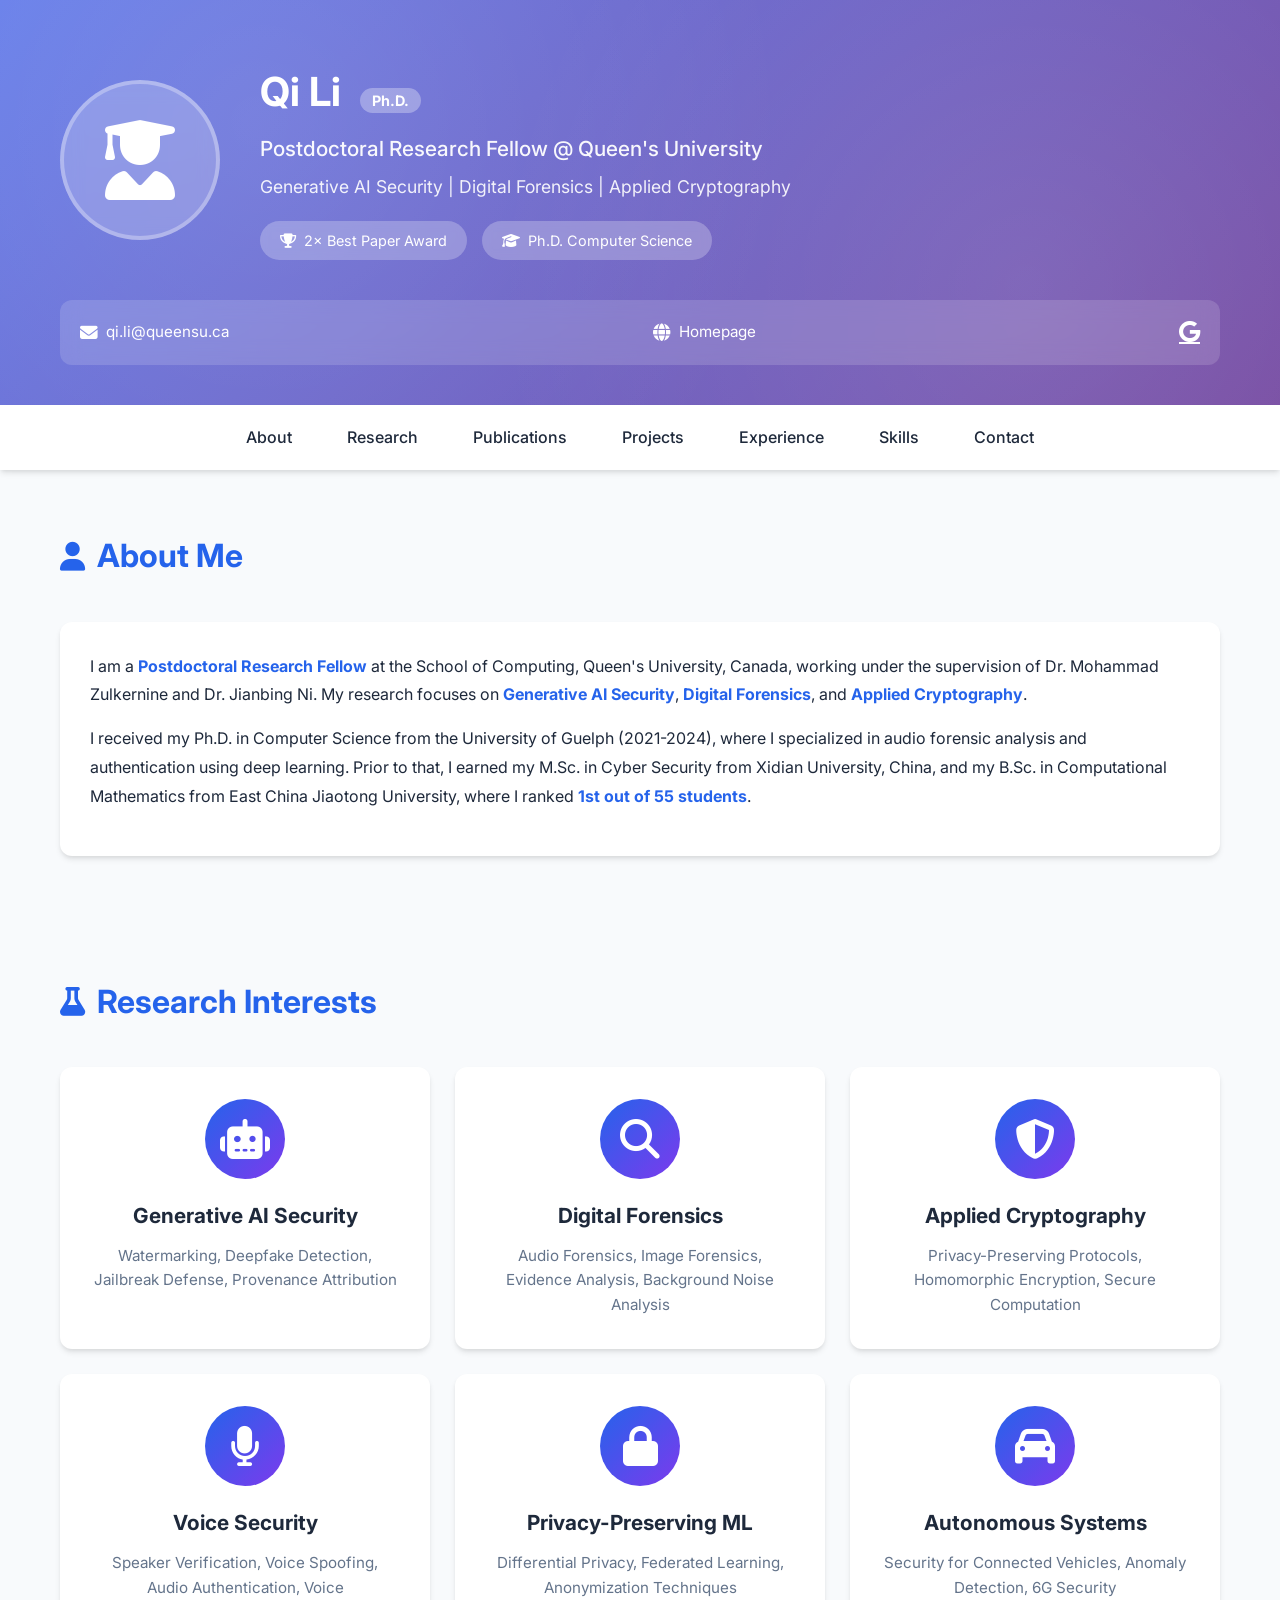
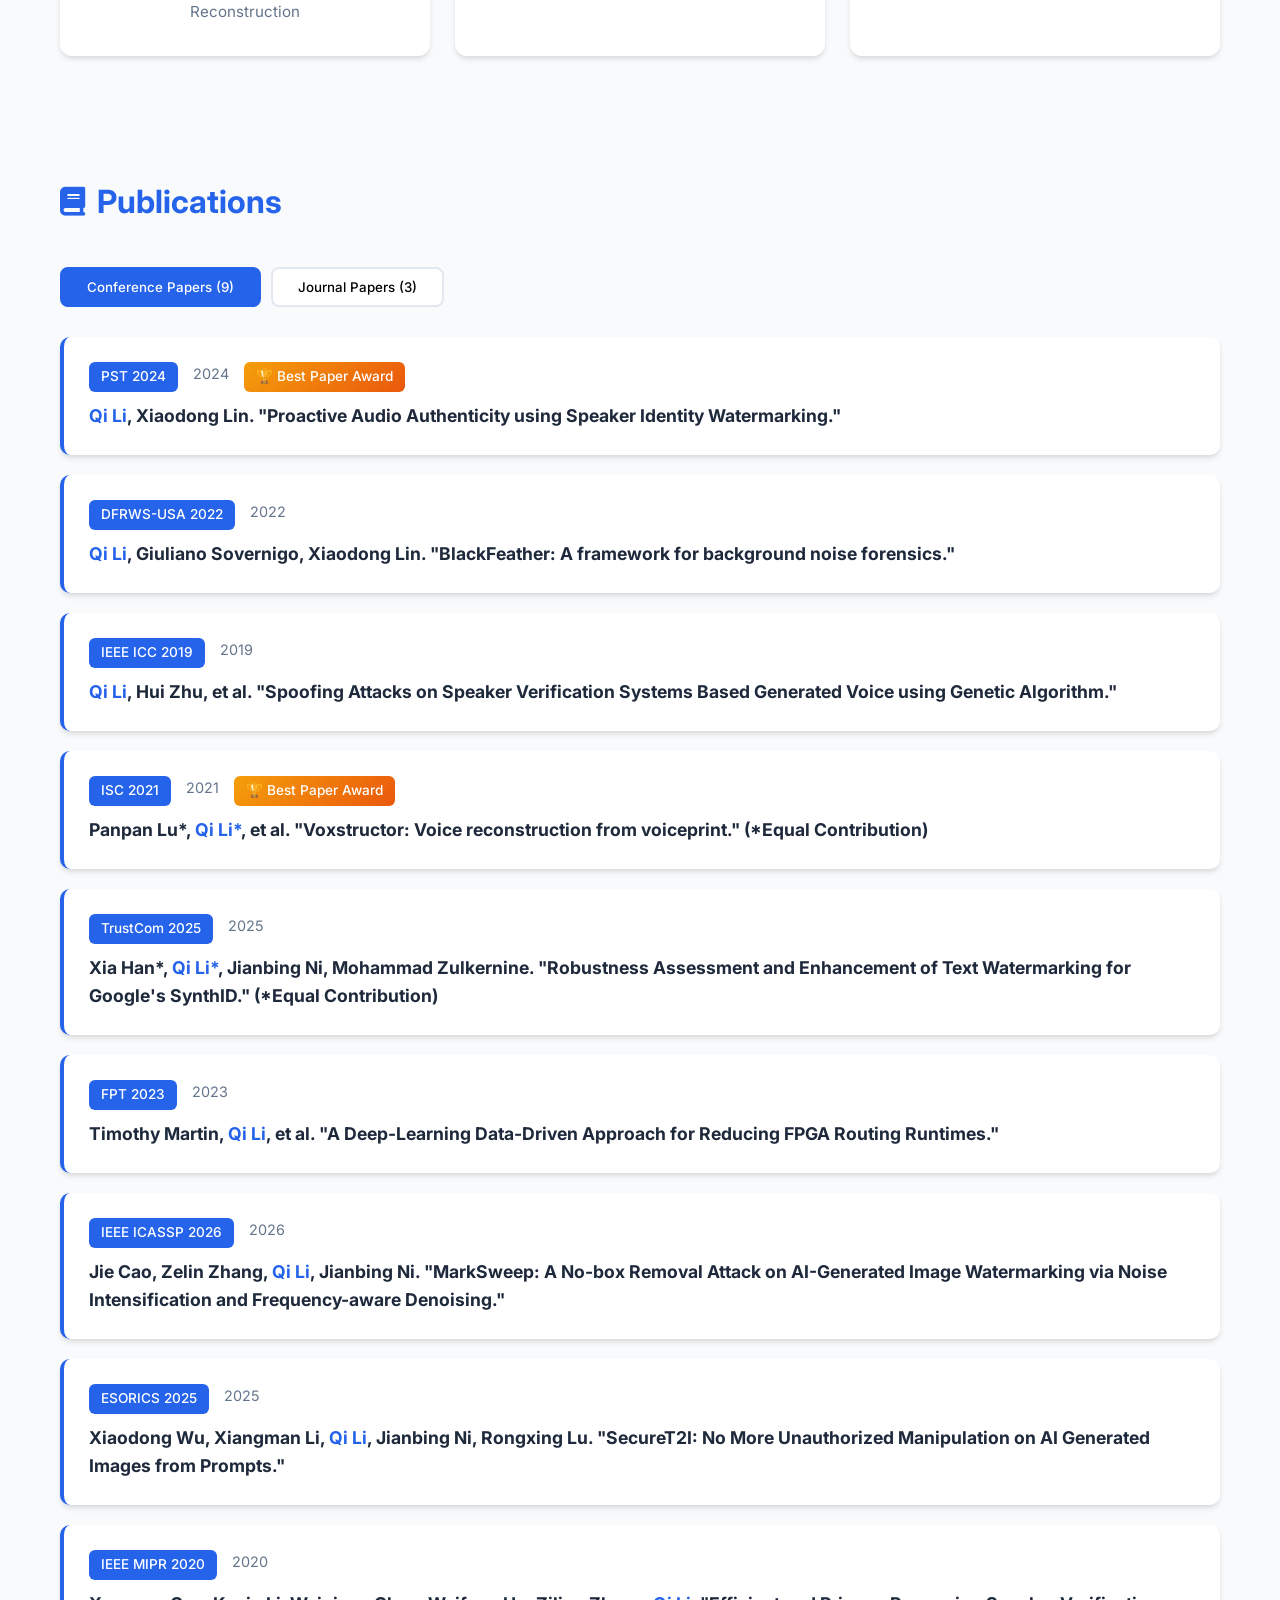
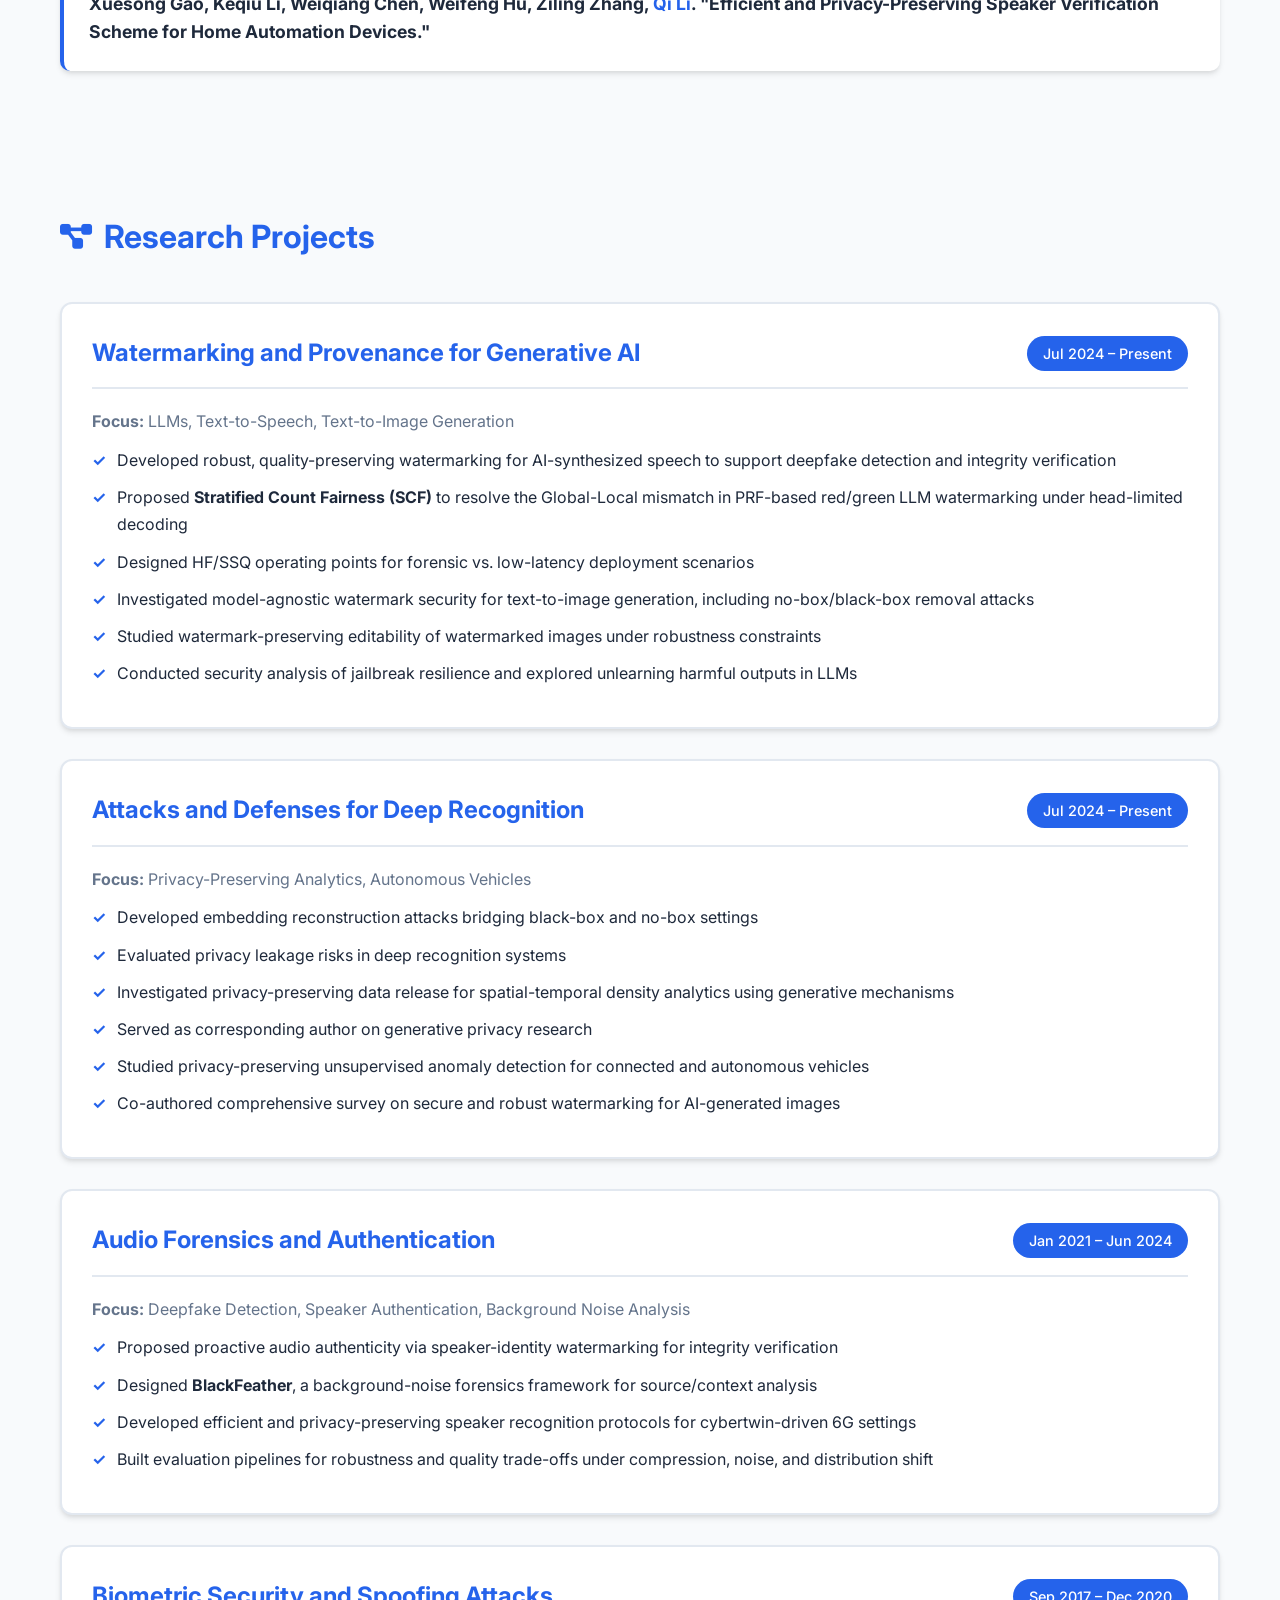
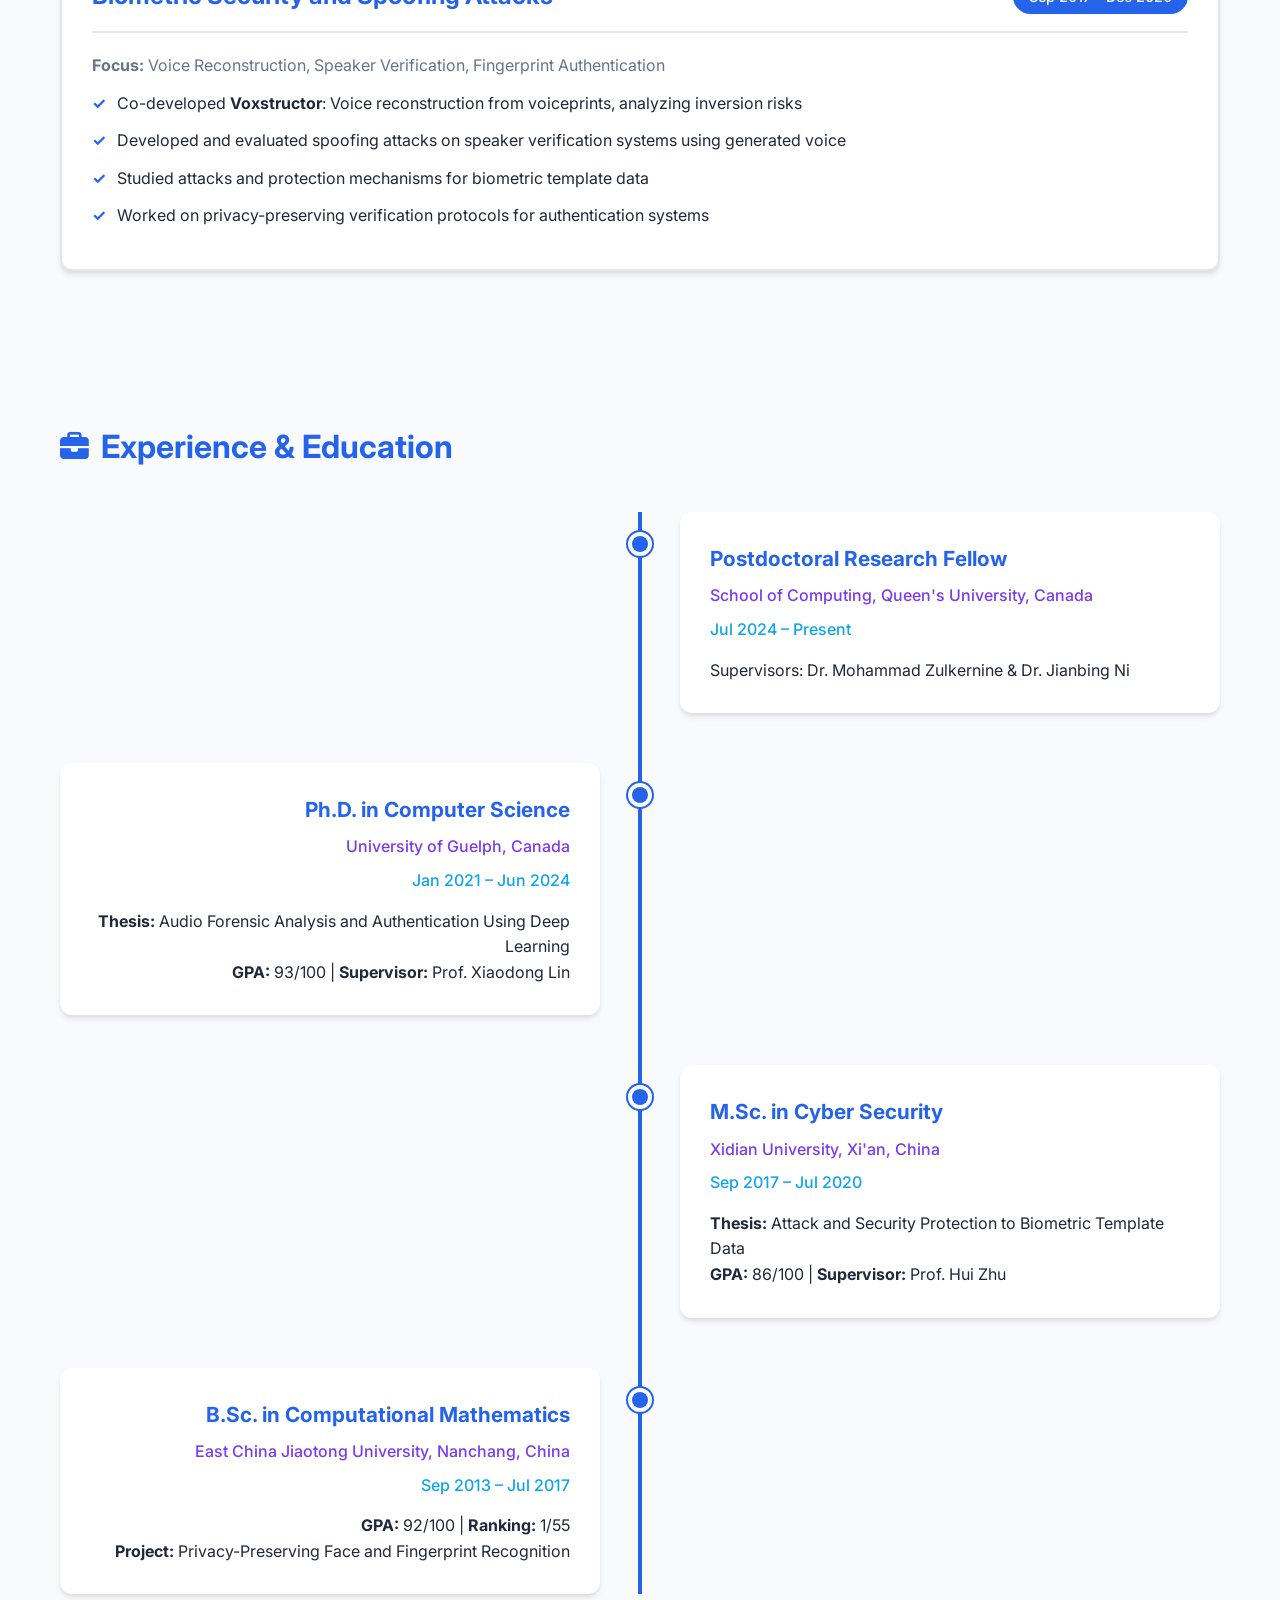
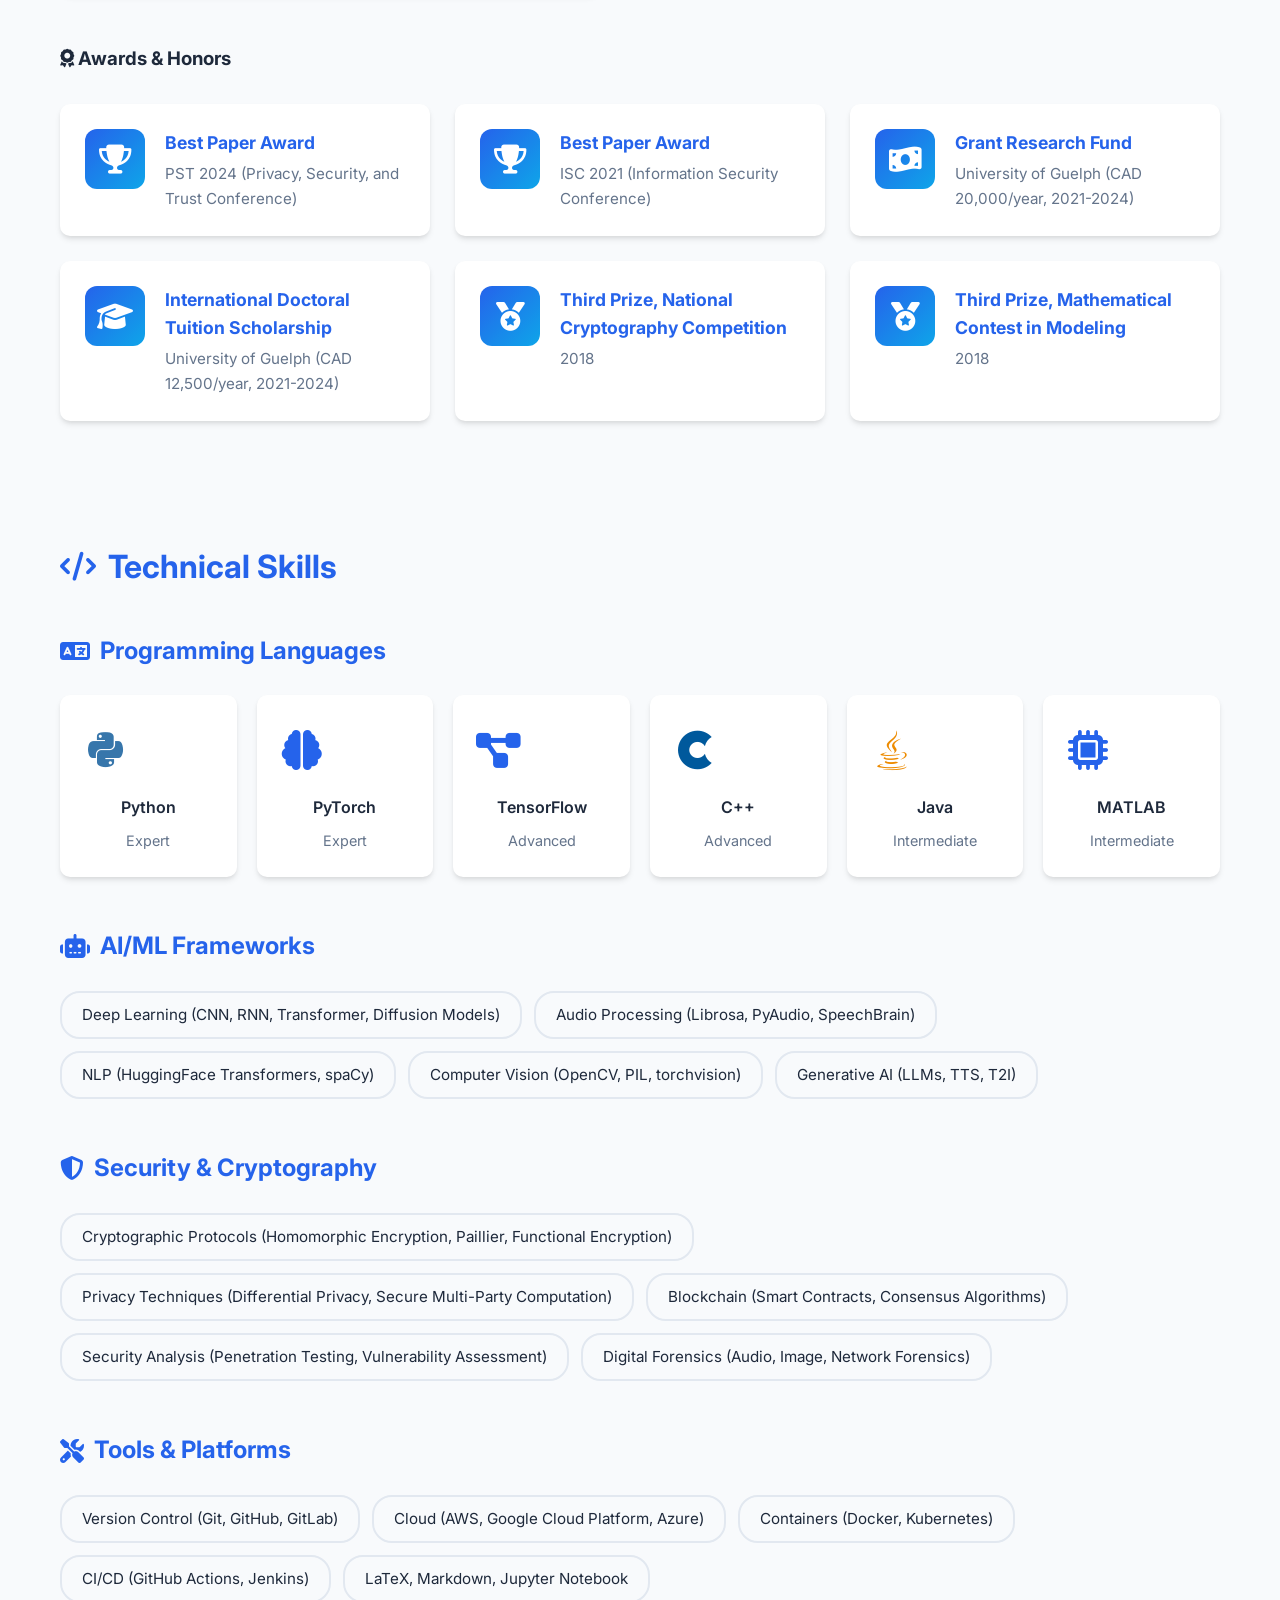
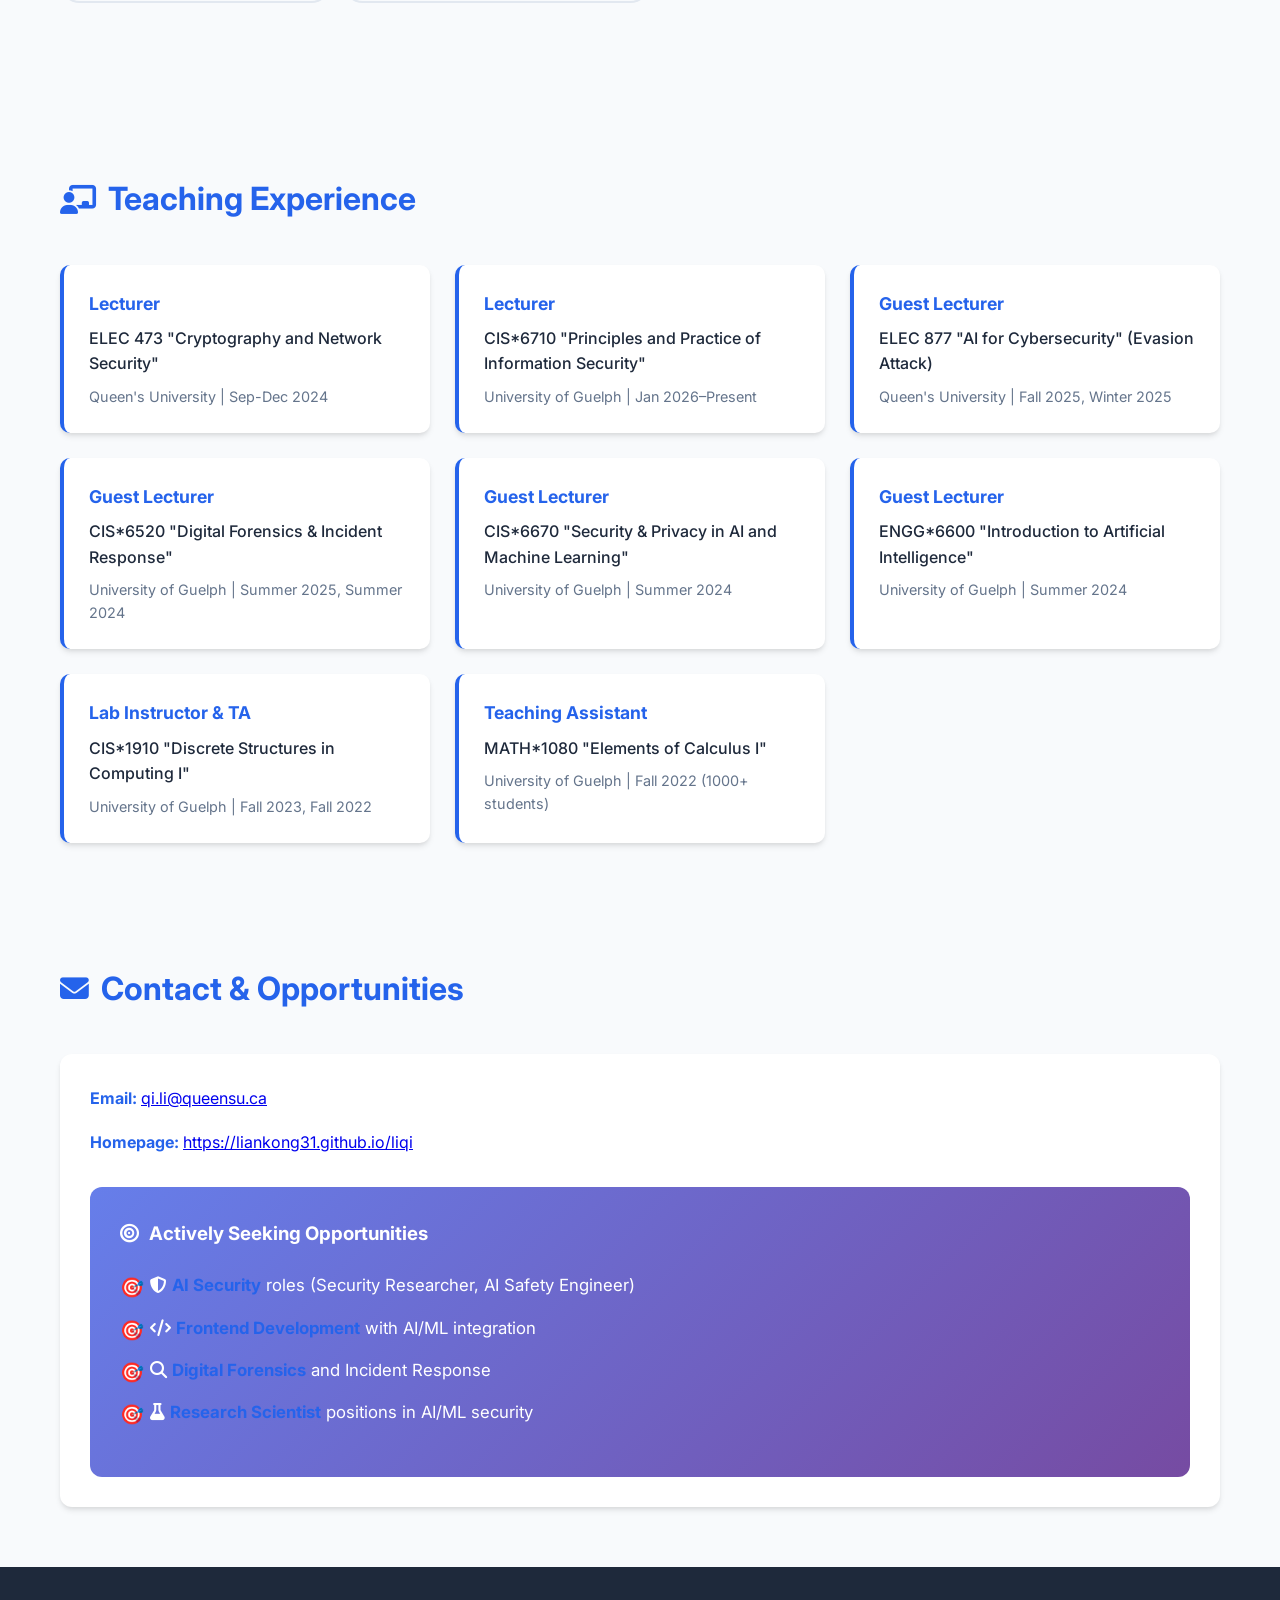
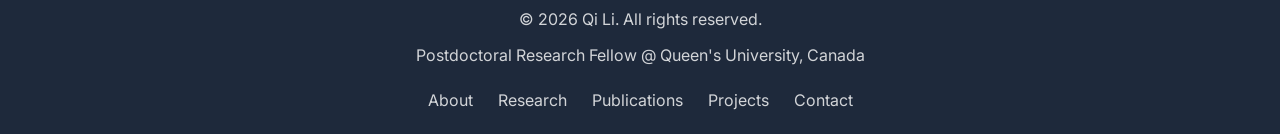
==== index.html @ 59797f2b "feat:update message“" ====
<!DOCTYPE html>
<html lang="en">
<head>
    <meta charset="UTF-8">
    <meta name="viewport" content="width=device-width, initial-scale=1.0">
    <title>Qi Li - Researcher in AI Security & Digital Forensics</title>
    <link rel="stylesheet" href="styles.css">
    <link rel="stylesheet" href="https://cdnjs.cloudflare.com/ajax/libs/font-awesome/6.4.0/css/all.min.css">
    <link href="https://fonts.googleapis.com/css2?family=Inter:wght@300;400;500;600;700&family=Roboto+Mono:wght@300;400;500&display=swap" rel="stylesheet">
</head>
<body>
    <!-- Header Section -->
    <header class="header">
        <div class="container">
            <div class="profile-header">
                <div class="profile-avatar">
                    <i class="fas fa-user-graduate"></i>
                </div>
                <div class="profile-info">
                    <h1>Qi Li <span class="title-badge">Ph.D.</span></h1>
                    <p class="subtitle">Postdoctoral Research Fellow @ Queen's University</p>
                    <p class="tagline">Generative AI Security | Digital Forensics | Applied Cryptography</p>
                    <div class="badges">
                        <span class="badge"><i class="fas fa-trophy"></i> 2× Best Paper Award</span>
                        <span class="badge"><i class="fas fa-graduation-cap"></i> Ph.D. Computer Science</span>
                        <!-- <span class="badge"><i class="fas fa-chart-line"></i> 15+ Publications</span> -->
                    </div>
                </div>
            </div>
            
            <div class="contact-bar">
                <a href="mailto:qi.li@queensu.ca" class="contact-link">
                    <i class="fas fa-envelope"></i> qi.li@queensu.ca
                </a>
                <a href="https://liankong31.github.io/liqi" class="contact-link" target="_blank">
                    <i class="fas fa-globe"></i> Homepage
                </a>
             <!--    <a href="tel:+12262038602" class="contact-link">
                    <i class="fas fa-phone"></i> +1 (226) 203-8602
                </a> -->
                <div class="social-links">
                    <!-- <a href="#" class="social-icon" title="LinkedIn"><i class="fab fa-linkedin"></i></a> -->
                    <a href="https://scholar.google.ca/citations?hl=en&user=bv4ckZgAAAAJ&view_op=list_works&sortby=pubdate" class="social-icon" title="Google Scholar" target="_blank"><i class="fab fa-google"></i></a>
                <!--     <a href="#" class="social-icon" title="GitHub"><i class="fab fa-github"></i></a>
                    <a href="#" class="social-icon" title="Twitter"><i class="fab fa-twitter"></i></a> -->
                </div>
            </div>
        </div>
    </header>

    <!-- Navigation -->
    <nav class="navbar">
        <div class="container">
            <ul class="nav-links">
                <li><a href="#about" class="active">About</a></li>
                <li><a href="#research">Research</a></li>
                <li><a href="#publications">Publications</a></li>
                <li><a href="#projects">Projects</a></li>
                <li><a href="#experience">Experience</a></li>
                <li><a href="#skills">Skills</a></li>
                <li><a href="#contact">Contact</a></li>
            </ul>
        </div>
    </nav>

    <!-- Main Content -->
    <main class="container">
        <!-- About Section -->
        <section id="about" class="section">
            <h2 class="section-title"><i class="fas fa-user"></i> About Me</h2>
            <div class="content-box">
                <p>
                    I am a <strong>Postdoctoral Research Fellow</strong> at the School of Computing, Queen's University, Canada, 
                    working under the supervision of Dr. Mohammad Zulkernine and Dr. Jianbing Ni. My research focuses on 
                    <strong>Generative AI Security</strong>, <strong>Digital Forensics</strong>, and <strong>Applied Cryptography</strong>.
                </p>
                <p>
                    I received my Ph.D. in Computer Science from the University of Guelph (2021-2024), where I specialized in 
                    audio forensic analysis and authentication using deep learning. Prior to that, I earned my M.Sc. in Cyber Security 
                    from Xidian University, China, and my B.Sc. in Computational Mathematics from East China Jiaotong University, 
                    where I ranked <strong>1st out of 55 students</strong>.
                </p>
               <!--  <p>
                    My work has been recognized with <strong>two Best Paper Awards</strong> (PST 2024 and ISC 2021), and I have 
                    published in top-tier venues including IEEE Transactions, USENIX Security, and ACL. I am actively seeking 
                    industry opportunities in AI Security, Frontend Development with AI integration, and Digital Forensics.
                </p> -->
            </div>
        </section>

        <!-- Research Interests Section -->
        <section id="research" class="section">
            <h2 class="section-title"><i class="fas fa-flask"></i> Research Interests</h2>
            <div class="interests-grid">
                <div class="interest-card">
                    <div class="icon"><i class="fas fa-robot"></i></div>
                    <h3>Generative AI Security</h3>
                    <p>Watermarking, Deepfake Detection, Jailbreak Defense, Provenance Attribution</p>
                </div>
                <div class="interest-card">
                    <div class="icon"><i class="fas fa-search"></i></div>
                    <h3>Digital Forensics</h3>
                    <p>Audio Forensics, Image Forensics, Evidence Analysis, Background Noise Analysis</p>
                </div>
                <div class="interest-card">
                    <div class="icon"><i class="fas fa-shield-alt"></i></div>
                    <h3>Applied Cryptography</h3>
                    <p>Privacy-Preserving Protocols, Homomorphic Encryption, Secure Computation</p>
                </div>
                <div class="interest-card">
                    <div class="icon"><i class="fas fa-microphone"></i></div>
                    <h3>Voice Security</h3>
                    <p>Speaker Verification, Voice Spoofing, Audio Authentication, Voice Reconstruction</p>
                </div>
                <div class="interest-card">
                    <div class="icon"><i class="fas fa-lock"></i></div>
                    <h3>Privacy-Preserving ML</h3>
                    <p>Differential Privacy, Federated Learning, Anonymization Techniques</p>
                </div>
                <div class="interest-card">
                    <div class="icon"><i class="fas fa-car"></i></div>
                    <h3>Autonomous Systems</h3>
                    <p>Security for Connected Vehicles, Anomaly Detection, 6G Security</p>
                </div>
            </div>
        </section>

        <!-- Publications Section -->
        <section id="publications" class="section">
            <h2 class="section-title"><i class="fas fa-book"></i> Publications</h2>
            
            <div class="pubs-tabs">
                <!-- <button class="tab-btn active" data-tab="under-review">Under Review (9)</button> -->
                <button class="tab-btn active" data-tab="conference">Conference Papers (9)</button>
                   <button class="tab-btn" data-tab="journal">Journal Papers (3)</button>
            </div>

        <!--     <div id="under-review" class="pubs-content active">
                <div class="publication">
                    <div class="pub-meta">
                        <span class="pub-badge">IEEE TMM</span>
                        <span class="pub-year">2026</span>
                    </div>
                    <h4><strong>Qi Li</strong>, Jianbing Ni, Xiaodong Lin. "CANARY: Collision-Free Audio Watermarking for Proactive Deepfake Detection."</h4>
                </div>
                <div class="publication">
                    <div class="pub-meta">
                        <span class="pub-badge">IEEE TDSC</span>
                        <span class="pub-year">2026</span>
                    </div>
                    <h4><strong>Qi Li</strong>, Jianbing Ni, Mohammad Zulkernine, Rongxing Lu. "Bridging Black-Box and No-Box: Embedding Reconstruction Attacks on Deep Recognition Systems." (Second Round)</h4>
                </div>
                <div class="publication">
                    <div class="pub-meta">
                        <span class="pub-badge">ACL 2026</span>
                        <span class="pub-year">2026</span>
                    </div>
                    <h4><strong>Qi Li</strong>, Jie Cao, Jianbing Ni, Mohammad Zulkernine. "Stratified Count Fairness: Resolving the Global-Local Mismatch in Red-Green LLM Watermarking."</h4>
                </div>
                <div class="publication">
                    <div class="pub-meta">
                        <span class="pub-badge">USENIX Security 2026</span>
                        <span class="pub-year">2026</span>
                    </div>
                    <h4>Jie Cao, <strong>Qi Li</strong>, et al. "MarkNull: Model-Agnostic Watermark Removal in AI-Generated Images via On-Manifold Latent Manipulation."</h4>
                </div>
                <div class="publication">
                    <div class="pub-meta">
                        <span class="pub-badge">DFRWS APAC 2026</span>
                        <span class="pub-year">2026</span>
                    </div>
                    <h4><strong>Qi Li</strong>, Xiaodong Lin, Jianbing Ni, Mohammad Zulkernine. "Deep Learning-Based Facial Reconstruction from Eyewitness Accounts in Forensics."</h4>
                </div>
                <div class="publication">
                    <div class="pub-meta">
                        <span class="pub-badge">ACISP 2026</span>
                        <span class="pub-year">2026</span>
                    </div>
                    <h4>Yutong Jin, <strong>Qi Li</strong>, Lingshuang Liu, Jianbing Ni. "MelShield: Robust Mel-Domain Audio Watermarking for Provenance Attribution of AI Generated Synthesized Speech."</h4>
                </div>
                <div class="publication">
                    <div class="pub-meta">
                        <span class="pub-badge">IEEE TIFS</span>
                        <span class="pub-year">2026</span>
                    </div>
                    <h4>Wenjing Zhang, <strong>Qi Li*</strong>, Ming Li, Ravi Tandon, Xiaodong Lin. "Releasing Spatial-Temporal Density Data with Generative Adversarial Privacy." (*Corresponding Author)</h4>
                </div>
                <div class="publication">
                    <div class="pub-meta">
                        <span class="pub-badge">IEEE TIV</span>
                        <span class="pub-year">2026</span>
                    </div>
                    <h4>Razieh Abbasi, <strong>Qi Li</strong>, Jianbing Ni, Mohammad Zulkernine. "PUAD-CAV: Privacy-Preserving Unsupervised Anomaly Detection for Connected and Autonomous Vehicles."</h4>
                </div>
                <div class="publication">
                    <div class="pub-meta">
                        <span class="pub-badge">USENIX Security 2026</span>
                        <span class="pub-year">2026</span>
                    </div>
                    <h4>Xiaodong Wu, <strong>Qi Li</strong>, et al. "Are Watermarked Images Editable? A Model-Agnostic Framework for Watermark-Preserving Text-Guided Image Manipulation."</h4>
                </div>
            </div> -->

            <div id="journal" class="pubs-content">
                <div class="publication">
                    <div class="pub-meta">
                        <span class="pub-badge">IEEE IoT Journal</span>
                        <span class="pub-year">2021</span>
                    </div>
                    <h4><strong>Qi Li</strong>, Xiaodong Lin. "Efficient and Privacy-Preserving Speaker Recognition for Cybertwin-Driven 6G."</h4>
                </div>
                <div class="publication">
                    <div class="pub-meta">
                        <span class="pub-badge">Forensic Science International</span>
                        <span class="pub-year">2022</span>
                    </div>
                    <h4><strong>Qi Li</strong>, Giuliano Sovernigo, Xiaodong Lin. "BlackFeather: A framework for background noise forensics."</h4>
                </div>
                <div class="publication">
                    <div class="pub-meta">
                        <span class="pub-badge">IEEE TCC</span>
                        <span class="pub-year">2023</span>
                    </div>
                    <h4>Yao Liu, Tanping Zhou, Zelun Yue, Wenchao Liu, Liang Yi Han, <strong>Qi Li</strong>, Xiaoyuan Yang. "Secure and Efficient Online Fingerprint Authentication Scheme Based On Cloud Computing."</h4>
                </div>
            </div>

            <div id="conference" class="pubs-content active">
                <div class="publication">
                    <div class="pub-meta">
                        <span class="pub-badge">PST 2024</span>
                        <span class="pub-year">2024</span>
                        <span class="award-badge">🏆 Best Paper Award</span>
                    </div>
                    <h4><strong>Qi Li</strong>, Xiaodong Lin. "Proactive Audio Authenticity using Speaker Identity Watermarking."</h4>
                </div>
                <div class="publication">
                    <div class="pub-meta">
                        <span class="pub-badge">DFRWS-USA 2022</span>
                        <span class="pub-year">2022</span>
                    </div>
                    <h4><strong>Qi Li</strong>, Giuliano Sovernigo, Xiaodong Lin. "BlackFeather: A framework for background noise forensics."</h4>
                </div>
                <div class="publication">
                    <div class="pub-meta">
                        <span class="pub-badge">IEEE ICC 2019</span>
                        <span class="pub-year">2019</span>
                    </div>
                    <h4><strong>Qi Li</strong>, Hui Zhu, et al. "Spoofing Attacks on Speaker Verification Systems Based Generated Voice using Genetic Algorithm."</h4>
                </div>
                <div class="publication">
                    <div class="pub-meta">
                        <span class="pub-badge">ISC 2021</span>
                        <span class="pub-year">2021</span>
                        <span class="award-badge">🏆 Best Paper Award</span>
                    </div>
                    <h4>Panpan Lu*, <strong>Qi Li*</strong>, et al. "Voxstructor: Voice reconstruction from voiceprint." (*Equal Contribution)</h4>
                </div>
                <div class="publication">
                    <div class="pub-meta">
                        <span class="pub-badge">TrustCom 2025</span>
                        <span class="pub-year">2025</span>
                    </div>
                    <h4>Xia Han*, <strong>Qi Li*</strong>, Jianbing Ni, Mohammad Zulkernine. "Robustness Assessment and Enhancement of Text Watermarking for Google's SynthID." (*Equal Contribution)</h4>
                </div>
                <div class="publication">
                    <div class="pub-meta">
                        <span class="pub-badge">FPT 2023</span>
                        <span class="pub-year">2023</span>
                    </div>
                    <h4>Timothy Martin, <strong>Qi Li</strong>, et al. "A Deep-Learning Data-Driven Approach for Reducing FPGA Routing Runtimes."</h4>
                </div>
                <div class="publication">
                    <div class="pub-meta">
                        <span class="pub-badge">IEEE ICASSP 2026</span>
                        <span class="pub-year">2026</span>
                    </div>
                    <h4>Jie Cao, Zelin Zhang, <strong>Qi Li</strong>, Jianbing Ni. "MarkSweep: A No-box Removal Attack on AI-Generated Image Watermarking via Noise Intensification and Frequency-aware Denoising."</h4>
                </div>
                <div class="publication">
                    <div class="pub-meta">
                        <span class="pub-badge">ESORICS 2025</span>
                        <span class="pub-year">2025</span>
                    </div>
                    <h4>Xiaodong Wu, Xiangman Li, <strong>Qi Li</strong>, Jianbing Ni, Rongxing Lu. "SecureT2I: No More Unauthorized Manipulation on AI Generated Images from Prompts."</h4>
                </div>
                <div class="publication">
                    <div class="pub-meta">
                        <span class="pub-badge">IEEE MIPR 2020</span>
                        <span class="pub-year">2020</span>
                    </div>
                    <h4>Xuesong Gao, Keqiu Li, Weiqiang Chen, Weifeng Hu, Ziling Zhang, <strong>Qi Li</strong>. "Efficient and Privacy-Preserving Speaker Verification Scheme for Home Automation Devices."</h4>
                </div>
            </div>
        </section>

        <!-- Projects Section -->
        <section id="projects" class="section">
            <h2 class="section-title"><i class="fas fa-project-diagram"></i> Research Projects</h2>
            
            <div class="project">
                <div class="project-header">
                    <h3>Watermarking and Provenance for Generative AI</h3>
                    <span class="project-period">Jul 2024 – Present</span>
                </div>
                <div class="project-content">
                    <p><strong>Focus:</strong> LLMs, Text-to-Speech, Text-to-Image Generation</p>
                    <ul>
                        <li>Developed robust, quality-preserving watermarking for AI-synthesized speech to support deepfake detection and integrity verification</li>
                        <li>Proposed <strong>Stratified Count Fairness (SCF)</strong> to resolve the Global-Local mismatch in PRF-based red/green LLM watermarking under head-limited decoding</li>
                        <li>Designed HF/SSQ operating points for forensic vs. low-latency deployment scenarios</li>
                        <li>Investigated model-agnostic watermark security for text-to-image generation, including no-box/black-box removal attacks</li>
                        <li>Studied watermark-preserving editability of watermarked images under robustness constraints</li>
                        <li>Conducted security analysis of jailbreak resilience and explored unlearning harmful outputs in LLMs</li>
                    </ul>
                </div>
            </div>

            <div class="project">
                <div class="project-header">
                    <h3>Attacks and Defenses for Deep Recognition</h3>
                    <span class="project-period">Jul 2024 – Present</span>
                </div>
                <div class="project-content">
                    <p><strong>Focus:</strong> Privacy-Preserving Analytics, Autonomous Vehicles</p>
                    <ul>
                        <li>Developed embedding reconstruction attacks bridging black-box and no-box settings</li>
                        <li>Evaluated privacy leakage risks in deep recognition systems</li>
                        <li>Investigated privacy-preserving data release for spatial-temporal density analytics using generative mechanisms</li>
                        <li>Served as corresponding author on generative privacy research</li>
                        <li>Studied privacy-preserving unsupervised anomaly detection for connected and autonomous vehicles</li>
                        <li>Co-authored comprehensive survey on secure and robust watermarking for AI-generated images</li>
                    </ul>
                </div>
            </div>

            <div class="project">
                <div class="project-header">
                    <h3>Audio Forensics and Authentication</h3>
                    <span class="project-period">Jan 2021 – Jun 2024</span>
                </div>
                <div class="project-content">
                    <p><strong>Focus:</strong> Deepfake Detection, Speaker Authentication, Background Noise Analysis</p>
                    <ul>
                        <li>Proposed proactive audio authenticity via speaker-identity watermarking for integrity verification</li>
                        <li>Designed <strong>BlackFeather</strong>, a background-noise forensics framework for source/context analysis</li>
                        <li>Developed efficient and privacy-preserving speaker recognition protocols for cybertwin-driven 6G settings</li>
                        <li>Built evaluation pipelines for robustness and quality trade-offs under compression, noise, and distribution shift</li>
                    </ul>
                </div>
            </div>

            <div class="project">
                <div class="project-header">
                    <h3>Biometric Security and Spoofing Attacks</h3>
                    <span class="project-period">Sep 2017 – Dec 2020</span>
                </div>
                <div class="project-content">
                    <p><strong>Focus:</strong> Voice Reconstruction, Speaker Verification, Fingerprint Authentication</p>
                    <ul>
                        <li>Co-developed <strong>Voxstructor</strong>: Voice reconstruction from voiceprints, analyzing inversion risks</li>
                        <li>Developed and evaluated spoofing attacks on speaker verification systems using generated voice</li>
                        <li>Studied attacks and protection mechanisms for biometric template data</li>
                        <li>Worked on privacy-preserving verification protocols for authentication systems</li>
                    </ul>
                </div>
            </div>
        </section>

        <!-- Experience Section -->
        <section id="experience" class="section">
            <h2 class="section-title"><i class="fas fa-briefcase"></i> Experience & Education</h2>
            
            <div class="timeline">
                <div class="timeline-item">
                    <div class="timeline-marker"></div>
                    <div class="timeline-content">
                        <h3>Postdoctoral Research Fellow</h3>
                        <p class="timeline-org">School of Computing, Queen's University, Canada</p>
                        <p class="timeline-date">Jul 2024 – Present</p>
                        <p>Supervisors: Dr. Mohammad Zulkernine & Dr. Jianbing Ni</p>
                    </div>
                </div>

                <div class="timeline-item">
                    <div class="timeline-marker"></div>
                    <div class="timeline-content">
                        <h3>Ph.D. in Computer Science</h3>
                        <p class="timeline-org">University of Guelph, Canada</p>
                        <p class="timeline-date">Jan 2021 – Jun 2024</p>
                        <p><strong>Thesis:</strong> Audio Forensic Analysis and Authentication Using Deep Learning</p>
                        <p><strong>GPA:</strong> 93/100 | <strong>Supervisor:</strong> Prof. Xiaodong Lin</p>
                    </div>
                </div>

                <div class="timeline-item">
                    <div class="timeline-marker"></div>
                    <div class="timeline-content">
                        <h3>M.Sc. in Cyber Security</h3>
                        <p class="timeline-org">Xidian University, Xi'an, China</p>
                        <p class="timeline-date">Sep 2017 – Jul 2020</p>
                        <p><strong>Thesis:</strong> Attack and Security Protection to Biometric Template Data</p>
                        <p><strong>GPA:</strong> 86/100 | <strong>Supervisor:</strong> Prof. Hui Zhu</p>
                    </div>
                </div>

                <div class="timeline-item">
                    <div class="timeline-marker"></div>
                    <div class="timeline-content">
                        <h3>B.Sc. in Computational Mathematics</h3>
                        <p class="timeline-org">East China Jiaotong University, Nanchang, China</p>
                        <p class="timeline-date">Sep 2013 – Jul 2017</p>
                        <p><strong>GPA:</strong> 92/100 | <strong>Ranking:</strong> 1/55</p>
                        <p><strong>Project:</strong> Privacy-Preserving Face and Fingerprint Recognition</p>
                    </div>
                </div>
            </div>

            <h3 style="margin-top: 40px; margin-bottom: 20px;"><i class="fas fa-award"></i> Awards & Honors</h3>
            <div class="awards-grid">
                <div class="award-card">
                    <div class="award-icon"><i class="fas fa-trophy"></i></div>
                    <div class="award-content">
                        <h4>Best Paper Award</h4>
                        <p>PST 2024 (Privacy, Security, and Trust Conference)</p>
                    </div>
                </div>
                <div class="award-card">
                    <div class="award-icon"><i class="fas fa-trophy"></i></div>
                    <div class="award-content">
                        <h4>Best Paper Award</h4>
                        <p>ISC 2021 (Information Security Conference)</p>
                    </div>
                </div>
                <div class="award-card">
                    <div class="award-icon"><i class="fas fa-money-bill-wave"></i></div>
                    <div class="award-content">
                        <h4>Grant Research Fund</h4>
                        <p>University of Guelph (CAD 20,000/year, 2021-2024)</p>
                    </div>
                </div>
                <div class="award-card">
                    <div class="award-icon"><i class="fas fa-graduation-cap"></i></div>
                    <div class="award-content">
                        <h4>International Doctoral Tuition Scholarship</h4>
                        <p>University of Guelph (CAD 12,500/year, 2021-2024)</p>
                    </div>
                </div>
                <div class="award-card">
                    <div class="award-icon"><i class="fas fa-medal"></i></div>
                    <div class="award-content">
                        <h4>Third Prize, National Cryptography Competition</h4>
                        <p>2018</p>
                    </div>
                </div>
                <div class="award-card">
                    <div class="award-icon"><i class="fas fa-medal"></i></div>
                    <div class="award-content">
                        <h4>Third Prize, Mathematical Contest in Modeling</h4>
                        <p>2018</p>
                    </div>
                </div>
            </div>
        </section>

        <!-- Skills Section -->
        <section id="skills" class="section">
            <h2 class="section-title"><i class="fas fa-code"></i> Technical Skills</h2>
            
            <div class="skills-category">
                <h3><i class="fas fa-language"></i> Programming Languages</h3>
                <div class="skills-grid">
                    <div class="skill-item">
                        <div class="skill-icon"><i class="fab fa-python"></i></div>
                        <div class="skill-name">Python</div>
                        <div class="skill-level">Expert</div>
                    </div>
                    <div class="skill-item">
                        <div class="skill-icon"><i class="fas fa-brain"></i></div>
                        <div class="skill-name">PyTorch</div>
                        <div class="skill-level">Expert</div>
                    </div>
                    <div class="skill-item">
                        <div class="skill-icon"><i class="fas fa-project-diagram"></i></div>
                        <div class="skill-name">TensorFlow</div>
                        <div class="skill-level">Advanced</div>
                    </div>
                    <div class="skill-item">
                        <div class="skill-icon"><i class="fab fa-cuttlefish"></i></div>
                        <div class="skill-name">C++</div>
                        <div class="skill-level">Advanced</div>
                    </div>
                    <div class="skill-item">
                        <div class="skill-icon"><i class="fab fa-java"></i></div>
                        <div class="skill-name">Java</div>
                        <div class="skill-level">Intermediate</div>
                    </div>
                    <div class="skill-item">
                        <div class="skill-icon"><i class="fas fa-microchip"></i></div>
                        <div class="skill-name">MATLAB</div>
                        <div class="skill-level">Intermediate</div>
                    </div>
                </div>
            </div>

            <div class="skills-category">
                <h3><i class="fas fa-robot"></i> AI/ML Frameworks</h3>
                <div class="skills-list">
                    <span class="skill-tag">Deep Learning (CNN, RNN, Transformer, Diffusion Models)</span>
                    <span class="skill-tag">Audio Processing (Librosa, PyAudio, SpeechBrain)</span>
                    <span class="skill-tag">NLP (HuggingFace Transformers, spaCy)</span>
                    <span class="skill-tag">Computer Vision (OpenCV, PIL, torchvision)</span>
                    <span class="skill-tag">Generative AI (LLMs, TTS, T2I)</span>
                </div>
            </div>

            <div class="skills-category">
                <h3><i class="fas fa-shield-alt"></i> Security & Cryptography</h3>
                <div class="skills-list">
                    <span class="skill-tag">Cryptographic Protocols (Homomorphic Encryption, Paillier, Functional Encryption)</span>
                    <span class="skill-tag">Privacy Techniques (Differential Privacy, Secure Multi-Party Computation)</span>
                    <span class="skill-tag">Blockchain (Smart Contracts, Consensus Algorithms)</span>
                    <span class="skill-tag">Security Analysis (Penetration Testing, Vulnerability Assessment)</span>
                    <span class="skill-tag">Digital Forensics (Audio, Image, Network Forensics)</span>
                </div>
            </div>

            <div class="skills-category">
                <h3><i class="fas fa-tools"></i> Tools & Platforms</h3>
                <div class="skills-list">
                    <span class="skill-tag">Version Control (Git, GitHub, GitLab)</span>
                    <span class="skill-tag">Cloud (AWS, Google Cloud Platform, Azure)</span>
                    <span class="skill-tag">Containers (Docker, Kubernetes)</span>
                    <span class="skill-tag">CI/CD (GitHub Actions, Jenkins)</span>
                    <span class="skill-tag">LaTeX, Markdown, Jupyter Notebook</span>
                </div>
            </div>
        </section>

        <!-- Teaching Section -->
        <section id="teaching" class="section">
            <h2 class="section-title"><i class="fas fa-chalkboard-teacher"></i> Teaching Experience</h2>
            
            <div class="teaching-grid">
                <div class="teaching-card">
                    <h4>Lecturer</h4>
                    <p class="teaching-course">ELEC 473 "Cryptography and Network Security"</p>
                    <p class="teaching-org">Queen's University | Sep-Dec 2024</p>
                </div>
                <div class="teaching-card">
                    <h4>Lecturer</h4>
                    <p class="teaching-course">CIS*6710 "Principles and Practice of Information Security"</p>
                    <p class="teaching-org">University of Guelph | Jan 2026–Present</p>
                </div>
                <div class="teaching-card">
                    <h4>Guest Lecturer</h4>
                    <p class="teaching-course">ELEC 877 "AI for Cybersecurity" (Evasion Attack)</p>
                    <p class="teaching-org">Queen's University | Fall 2025, Winter 2025</p>
                </div>
                <div class="teaching-card">
                    <h4>Guest Lecturer</h4>
                    <p class="teaching-course">CIS*6520 "Digital Forensics & Incident Response"</p>
                    <p class="teaching-org">University of Guelph | Summer 2025, Summer 2024</p>
                </div>
                <div class="teaching-card">
                    <h4>Guest Lecturer</h4>
                    <p class="teaching-course">CIS*6670 "Security & Privacy in AI and Machine Learning"</p>
                    <p class="teaching-org">University of Guelph | Summer 2024</p>
                </div>
                <div class="teaching-card">
                    <h4>Guest Lecturer</h4>
                    <p class="teaching-course">ENGG*6600 "Introduction to Artificial Intelligence"</p>
                    <p class="teaching-org">University of Guelph | Summer 2024</p>
                </div>
                <div class="teaching-card">
                    <h4>Lab Instructor & TA</h4>
                    <p class="teaching-course">CIS*1910 "Discrete Structures in Computing I"</p>
                    <p class="teaching-org">University of Guelph | Fall 2023, Fall 2022</p>
                </div>
                <div class="teaching-card">
                    <h4>Teaching Assistant</h4>
                    <p class="teaching-course">MATH*1080 "Elements of Calculus I"</p>
                    <p class="teaching-org">University of Guelph | Fall 2022 (1000+ students)</p>
                </div>
            </div>
        </section>

        <!-- Contact Section -->
        <section id="contact" class="section">
            <h2 class="section-title"><i class="fas fa-envelope"></i> Contact & Opportunities</h2>
            <div class="content-box">
                <p><strong>Email:</strong> <a href="mailto:qi.li@queensu.ca">qi.li@queensu.ca</a></p>
                <p><strong>Homepage:</strong> <a href="https://liankong31.github.io/liqi" target="_blank">https://liankong31.github.io/liqi</a></p>
                <!-- <p><strong>Phone:</strong> +1 (226) 203-8602</p> -->
                <!-- <p><strong>Location:</strong> Kingston, Ontario, Canada</p> -->
                
                <div class="job-seeking">
                    <h3><i class="fas fa-bullseye"></i> Actively Seeking Opportunities</h3>
                    <ul>
                        <li><i class="fas fa-shield-alt"></i> <strong>AI Security</strong> roles (Security Researcher, AI Safety Engineer)</li>
                        <li><i class="fas fa-code"></i> <strong>Frontend Development</strong> with AI/ML integration</li>
                        <li><i class="fas fa-search"></i> <strong>Digital Forensics</strong> and Incident Response</li>
                        <li><i class="fas fa-flask"></i> <strong>Research Scientist</strong> positions in AI/ML security</li>
                    </ul>
                    <!-- <p><strong>Open to relocation</strong> | <strong>Expected Salary:</strong> 30k+ (negotiable based on role)</p> -->
                </div>
            </div>
        </section>
    </main>

    <!-- Footer -->
    <footer class="footer">
        <div class="container">
            <p>&copy; 2026 Qi Li. All rights reserved.</p>
            <p>Postdoctoral Research Fellow @ Queen's University, Canada</p>
            <div class="footer-links">
                <a href="#about">About</a>
                <a href="#research">Research</a>
                <a href="#publications">Publications</a>
                <a href="#projects">Projects</a>
                <a href="#contact">Contact</a>
            </div>
        </div>
    </footer>

    <script src="script.js"></script>
</body>
</html>
---- styles.css ----
/* Reset & Base Styles */
* {
    margin: 0;
    padding: 0;
    box-sizing: border-box;
}

:root {
    --primary-color: #2563eb;
    --primary-dark: #1e40af;
    --secondary-color: #7c3aed;
    --accent-color: #0ea5e9;
    --bg-color: #f8fafc;
    --text-color: #1e293b;
    --text-light: #64748b;
    --border-color: #e2e8f0;
    --card-bg: #ffffff;
    --shadow: 0 4px 6px -1px rgba(0, 0, 0, 0.1), 0 2px 4px -1px rgba(0, 0, 0, 0.06);
    --shadow-hover: 0 10px 15px -3px rgba(0, 0, 0, 0.1), 0 4px 6px -2px rgba(0, 0, 0, 0.05);
    --transition: all 0.3s ease;
}

body {
    font-family: 'Inter', -apple-system, BlinkMacSystemFont, 'Segoe UI', Roboto, sans-serif;
    line-height: 1.6;
    color: var(--text-color);
    background-color: var(--bg-color);
    overflow-x: hidden;
}

.container {
    max-width: 1200px;
    margin: 0 auto;
    padding: 0 20px;
}

/* Header Styles */
.header {
    background: linear-gradient(135deg, #667eea 0%, #764ba2 100%);
    color: white;
    padding: 60px 0 40px;
    position: relative;
    overflow: hidden;
}

.header::before {
    content: '';
    position: absolute;
    top: 0;
    left: 0;
    right: 0;
    bottom: 0;
    background: 
        radial-gradient(circle at 20% 30%, rgba(255,255,255,0.1) 0%, transparent 50%),
        radial-gradient(circle at 80% 70%, rgba(255,255,255,0.1) 0%, transparent 50%);
}

.profile-header {
    display: flex;
    align-items: center;
    gap: 40px;
    margin-bottom: 40px;
}

.profile-avatar {
    width: 160px;
    height: 160px;
    background: rgba(255, 255, 255, 0.2);
    border-radius: 50%;
    display: flex;
    align-items: center;
    justify-content: center;
    backdrop-filter: blur(10px);
    border: 4px solid rgba(255, 255, 255, 0.3);
}

.profile-avatar i {
    font-size: 80px;
    color: white;
}

.profile-info h1 {
    font-size: 2.5rem;
    font-weight: 700;
    margin-bottom: 8px;
}

.title-badge {
    background: rgba(255, 255, 255, 0.3);
    padding: 4px 12px;
    border-radius: 20px;
    font-size: 0.9rem;
    margin-left: 10px;
}

.subtitle {
    font-size: 1.3rem;
    font-weight: 500;
    margin-bottom: 8px;
    opacity: 0.95;
}

.tagline {
    font-size: 1.1rem;
    opacity: 0.9;
    margin-bottom: 20px;
}

.badges {
    display: flex;
    gap: 15px;
    flex-wrap: wrap;
    margin-top: 15px;
}

.badge {
    background: rgba(255, 255, 255, 0.25);
    padding: 8px 20px;
    border-radius: 20px;
    font-size: 0.9rem;
    backdrop-filter: blur(5px);
    display: flex;
    align-items: center;
    gap: 8px;
}

.contact-bar {
    background: rgba(255, 255, 255, 0.15);
    padding: 20px;
    border-radius: 12px;
    backdrop-filter: blur(10px);
    margin-top: 30px;
    display: flex;
    flex-wrap: wrap;
    gap: 20px;
    align-items: center;
    justify-content: space-between;
}

.contact-link {
    color: white;
    text-decoration: none;
    display: flex;
    align-items: center;
    gap: 8px;
    font-size: 0.95rem;
    transition: var(--transition);
}

.contact-link:hover {
    color: #f8fafc;
    transform: translateX(5px);
}

.contact-link i {
    font-size: 1.1rem;
}

.social-links {
    display: flex;
    gap: 15px;
}

.social-icon {
    color: white;
    font-size: 1.4rem;
    transition: var(--transition);
    display: flex;
    align-items: center;
}

.social-icon:hover {
    transform: translateY(-3px);
    color: #f8fafc;
}

/* Navigation */
.navbar {
    background: white;
    box-shadow: var(--shadow);
    position: sticky;
    top: 0;
    z-index: 1000;
}

.nav-links {
    display: flex;
    list-style: none;
    justify-content: center;
    gap: 5px;
}

.nav-links li a {
    display: block;
    padding: 15px 20px;
    text-decoration: none;
    color: var(--text-color);
    font-weight: 500;
    transition: var(--transition);
    border-radius: 8px;
    margin: 5px;
}

.nav-links li a:hover,
.nav-links li a.active {
    background: var(--primary-color);
    color: white;
}

/* Sections */
.section {
    padding: 60px 0;
}

.section-title {
    font-size: 2rem;
    font-weight: 700;
    margin-bottom: 40px;
    color: var(--primary-color);
    display: flex;
    align-items: center;
    gap: 12px;
}

.section-title i {
    font-size: 1.8rem;
}

.content-box {
    background: var(--card-bg);
    padding: 30px;
    border-radius: 12px;
    box-shadow: var(--shadow);
    line-height: 1.8;
}

.content-box p {
    margin-bottom: 15px;
}

.content-box strong {
    color: var(--primary-color);
}

/* Interests Grid */
.interests-grid {
    display: grid;
    grid-template-columns: repeat(auto-fit, minmax(300px, 1fr));
    gap: 25px;
    margin-top: 20px;
}

.interest-card {
    background: var(--card-bg);
    padding: 30px;
    border-radius: 12px;
    box-shadow: var(--shadow);
    transition: var(--transition);
    text-align: center;
    border: 2px solid transparent;
}

.interest-card:hover {
    transform: translateY(-5px);
    box-shadow: var(--shadow-hover);
    border-color: var(--primary-color);
}

.interest-card .icon {
    width: 80px;
    height: 80px;
    background: linear-gradient(135deg, var(--primary-color) 0%, var(--secondary-color) 100%);
    border-radius: 50%;
    display: flex;
    align-items: center;
    justify-content: center;
    margin: 0 auto 20px;
    color: white;
    font-size: 2.5rem;
}

.interest-card h3 {
    font-size: 1.3rem;
    margin-bottom: 12px;
    color: var(--text-color);
}

.interest-card p {
    color: var(--text-light);
    font-size: 0.95rem;
}

/* Publications */
.pubs-tabs {
    display: flex;
    gap: 10px;
    margin-bottom: 30px;
    flex-wrap: wrap;
}

.tab-btn {
    padding: 10px 25px;
    background: var(--card-bg);
    border: 2px solid var(--border-color);
    border-radius: 8px;
    font-family: inherit;
    font-weight: 500;
    cursor: pointer;
    transition: var(--transition);
}

.tab-btn:hover {
    background: var(--primary-color);
    color: white;
    border-color: var(--primary-color);
}

.tab-btn.active {
    background: var(--primary-color);
    color: white;
    border-color: var(--primary-color);
}

.pubs-content {
    display: none;
}

.pubs-content.active {
    display: block;
}

.publication {
    background: var(--card-bg);
    padding: 25px;
    border-radius: 10px;
    margin-bottom: 20px;
    box-shadow: var(--shadow);
    border-left: 4px solid var(--primary-color);
    transition: var(--transition);
}

.publication:hover {
    transform: translateX(5px);
    box-shadow: var(--shadow-hover);
}

.pub-meta {
    display: flex;
    gap: 15px;
    margin-bottom: 10px;
    flex-wrap: wrap;
}

.pub-badge {
    background: var(--primary-color);
    color: white;
    padding: 4px 12px;
    border-radius: 6px;
    font-size: 0.85rem;
    font-weight: 500;
}

.pub-year {
    color: var(--text-light);
    font-size: 0.9rem;
}

.award-badge {
    background: linear-gradient(135deg, #f59e0b 0%, #ea580c 100%);
    color: white;
    padding: 4px 12px;
    border-radius: 6px;
    font-size: 0.85rem;
    font-weight: 500;
}

.publication h4 {
    font-size: 1.1rem;
    line-height: 1.6;
    color: var(--text-color);
}

.publication h4 strong {
    color: var(--primary-color);
}

/* Projects */
.project {
    background: var(--card-bg);
    padding: 30px;
    border-radius: 12px;
    margin-bottom: 30px;
    box-shadow: var(--shadow);
    border: 2px solid var(--border-color);
    transition: var(--transition);
}

.project:hover {
    border-color: var(--primary-color);
    transform: translateY(-3px);
    box-shadow: var(--shadow-hover);
}

.project-header {
    display: flex;
    justify-content: space-between;
    align-items: center;
    margin-bottom: 20px;
    padding-bottom: 15px;
    border-bottom: 2px solid var(--border-color);
}

.project-header h3 {
    font-size: 1.5rem;
    color: var(--primary-color);
    margin: 0;
}

.project-period {
    background: var(--primary-color);
    color: white;
    padding: 6px 16px;
    border-radius: 20px;
    font-size: 0.9rem;
    font-weight: 500;
}

.project-content p {
    margin-bottom: 12px;
    color: var(--text-light);
}

.project-content ul {
    list-style: none;
    padding-left: 0;
}

.project-content li {
    padding-left: 25px;
    margin-bottom: 10px;
    position: relative;
    line-height: 1.7;
}

.project-content li::before {
    content: '✓';
    position: absolute;
    left: 0;
    color: var(--primary-color);
    font-weight: bold;
}

/* Timeline */
.timeline {
    position: relative;
    margin-top: 30px;
}

.timeline::before {
    content: '';
    position: absolute;
    left: 50%;
    top: 0;
    bottom: 0;
    width: 4px;
    background: var(--primary-color);
    transform: translateX(-50%);
}

.timeline-item {
    display: flex;
    margin-bottom: 50px;
    position: relative;
}

.timeline-marker {
    width: 24px;
    height: 24px;
    background: var(--primary-color);
    border-radius: 50%;
    position: absolute;
    left: 50%;
    top: 20px;
    transform: translateX(-50%);
    border: 4px solid white;
    box-shadow: 0 0 0 2px var(--primary-color);
}

.timeline-content {
    width: calc(50% - 40px);
    background: var(--card-bg);
    padding: 30px;
    border-radius: 12px;
    box-shadow: var(--shadow);
}

.timeline-item:nth-child(odd) .timeline-content {
    margin-left: calc(50% + 40px);
}

.timeline-item:nth-child(even) .timeline-content {
    margin-right: calc(50% + 40px);
    text-align: right;
}

.timeline-content h3 {
    color: var(--primary-color);
    margin-bottom: 8px;
    font-size: 1.3rem;
}

.timeline-org {
    color: var(--secondary-color);
    font-weight: 500;
    margin-bottom: 8px;
}

.timeline-date {
    color: var(--accent-color);
    font-weight: 500;
    margin-bottom: 15px;
}

/* Awards Grid */
.awards-grid {
    display: grid;
    grid-template-columns: repeat(auto-fit, minmax(300px, 1fr));
    gap: 25px;
    margin-top: 30px;
}

.award-card {
    background: var(--card-bg);
    padding: 25px;
    border-radius: 10px;
    box-shadow: var(--shadow);
    display: flex;
    gap: 20px;
    align-items: flex-start;
    transition: var(--transition);
}

.award-card:hover {
    transform: translateY(-5px);
    box-shadow: var(--shadow-hover);
}

.award-icon {
    width: 60px;
    height: 60px;
    background: linear-gradient(135deg, var(--primary-color) 0%, var(--accent-color) 100%);
    border-radius: 12px;
    display: flex;
    align-items: center;
    justify-content: center;
    color: white;
    font-size: 1.8rem;
    flex-shrink: 0;
}

.award-content h4 {
    color: var(--primary-color);
    margin-bottom: 5px;
    font-size: 1.1rem;
}

.award-content p {
    color: var(--text-light);
    font-size: 0.95rem;
}

/* Skills */
.skills-category {
    margin-bottom: 50px;
}

.skills-category h3 {
    font-size: 1.5rem;
    margin-bottom: 25px;
    color: var(--primary-color);
    display: flex;
    align-items: center;
    gap: 10px;
}

.skills-grid {
    display: grid;
    grid-template-columns: repeat(auto-fit, minmax(150px, 1fr));
    gap: 20px;
}

.skill-item {
    background: var(--card-bg);
    padding: 25px 15px;
    border-radius: 10px;
    text-align: center;
    box-shadow: var(--shadow);
    transition: var(--transition);
}

.skill-item:hover {
    transform: translateY(-5px);
    box-shadow: var(--shadow-hover);
}

.skill-icon {
    font-size: 2.5rem;
    margin-bottom: 15px;
    color: var(--primary-color);
}

.skill-icon i {
    width: 60px;
    height: 60px;
    display: flex;
    align-items: center;
    justify-content: center;
}

.fab.fa-python {
    color: #3776ab;
}

.fab.fa-cuttlefish {
    color: #00599C;
}

.fab.fa-java {
    color: #ED8B00;
}

.skill-name {
    font-weight: 600;
    margin-bottom: 8px;
    color: var(--text-color);
}

.skill-level {
    color: var(--text-light);
    font-size: 0.9rem;
}

.skills-list {
    display: flex;
    flex-wrap: wrap;
    gap: 12px;
}

.skill-tag {
    background: var(--bg-color);
    padding: 10px 20px;
    border-radius: 20px;
    font-size: 0.95rem;
    border: 2px solid var(--border-color);
    transition: var(--transition);
}

.skill-tag:hover {
    background: var(--primary-color);
    color: white;
    border-color: var(--primary-color);
}

/* Teaching */
.teaching-grid {
    display: grid;
    grid-template-columns: repeat(auto-fit, minmax(280px, 1fr));
    gap: 25px;
    margin-top: 20px;
}

.teaching-card {
    background: var(--card-bg);
    padding: 25px;
    border-radius: 10px;
    box-shadow: var(--shadow);
    border-left: 4px solid var(--primary-color);
    transition: var(--transition);
}

.teaching-card:hover {
    transform: translateX(5px);
    box-shadow: var(--shadow-hover);
}

.teaching-card h4 {
    color: var(--primary-color);
    margin-bottom: 8px;
    font-size: 1.1rem;
}

.teaching-course {
    font-weight: 500;
    margin-bottom: 8px;
    color: var(--text-color);
}

.teaching-org {
    color: var(--text-light);
    font-size: 0.9rem;
}

/* Job Seeking */
.job-seeking {
    background: linear-gradient(135deg, #667eea 0%, #764ba2 100%);
    padding: 30px;
    border-radius: 12px;
    color: white;
    margin-top: 30px;
}

.job-seeking h3 {
    color: white;
    margin-bottom: 20px;
    display: flex;
    align-items: center;
    gap: 10px;
}

.job-seeking ul {
    list-style: none;
    padding-left: 0;
    margin-bottom: 20px;
}

.job-seeking li {
    padding-left: 30px;
    margin-bottom: 12px;
    position: relative;
    font-size: 1.05rem;
}

.job-seeking li::before {
    content: '🎯';
    position: absolute;
    left: 0;
    font-size: 1.2rem;
}

.job-seeking p {
    opacity: 0.95;
    margin-top: 15px;
    padding-top: 15px;
    border-top: 2px solid rgba(255, 255, 255, 0.3);
}

/* Footer */
.footer {
    background: var(--text-color);
    color: white;
    padding: 40px 0 20px;
    text-align: center;
}

.footer p {
    margin-bottom: 10px;
    opacity: 0.8;
}

.footer-links {
    display: flex;
    justify-content: center;
    gap: 25px;
    margin-top: 20px;
}

.footer-links a {
    color: white;
    text-decoration: none;
    transition: var(--transition);
    opacity: 0.8;
}

.footer-links a:hover {
    opacity: 1;
    text-decoration: underline;
}

/* Responsive Design */
@media (max-width: 768px) {
    .profile-header {
        flex-direction: column;
        text-align: center;
    }

    .profile-avatar {
        width: 120px;
        height: 120px;
    }

    .profile-avatar i {
        font-size: 60px;
    }

    .badges {
        justify-content: center;
    }

    .contact-bar {
        flex-direction: column;
        align-items: flex-start;
    }

    .nav-links {
        flex-wrap: wrap;
    }

    .nav-links li a {
        padding: 12px 15px;
        font-size: 0.9rem;
    }

    .timeline::before {
        left: 30px;
    }

    .timeline-item {
        flex-direction: column;
        align-items: flex-start;
    }

    .timeline-marker {
        left: 30px;
    }

    .timeline-content {
        width: 100%;
        margin-left: 80px !important;
        margin-right: 0 !important;
        margin-top: 20px;
    }

    .teaching-grid {
        grid-template-columns: 1fr;
    }
}

@media (max-width: 480px) {
    .profile-info h1 {
        font-size: 2rem;
    }

    .subtitle {
        font-size: 1.1rem;
    }

    .section {
        padding: 40px 0;
    }

    .section-title {
        font-size: 1.7rem;
    }

    .content-box {
        padding: 20px;
    }
}

/* Smooth Scroll */
html {
    scroll-behavior: smooth;
}

/* Animation */
@keyframes fadeIn {
    from {
        opacity: 0;
        transform: translateY(20px);
    }
    to {
        opacity: 1;
        transform: translateY(0);
    }
}

.section {
    animation: fadeIn 0.6s ease-out;
}
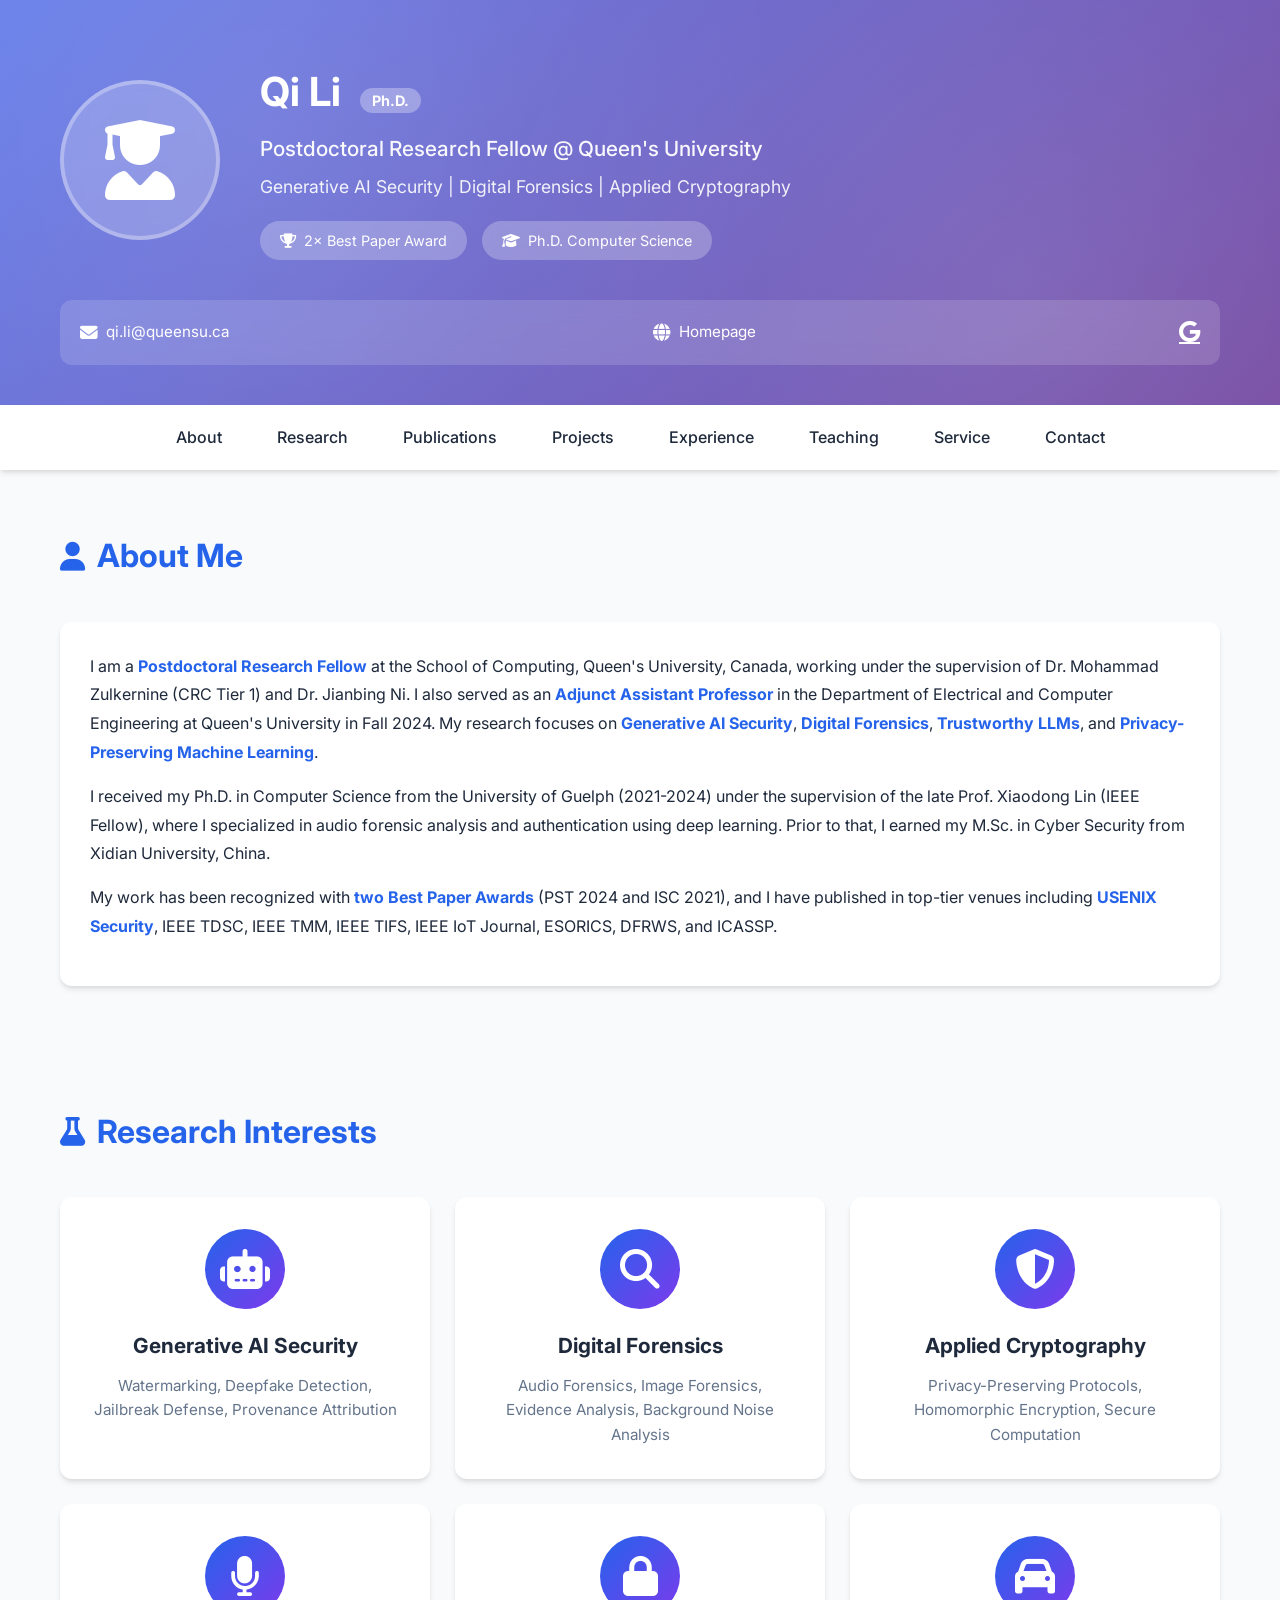
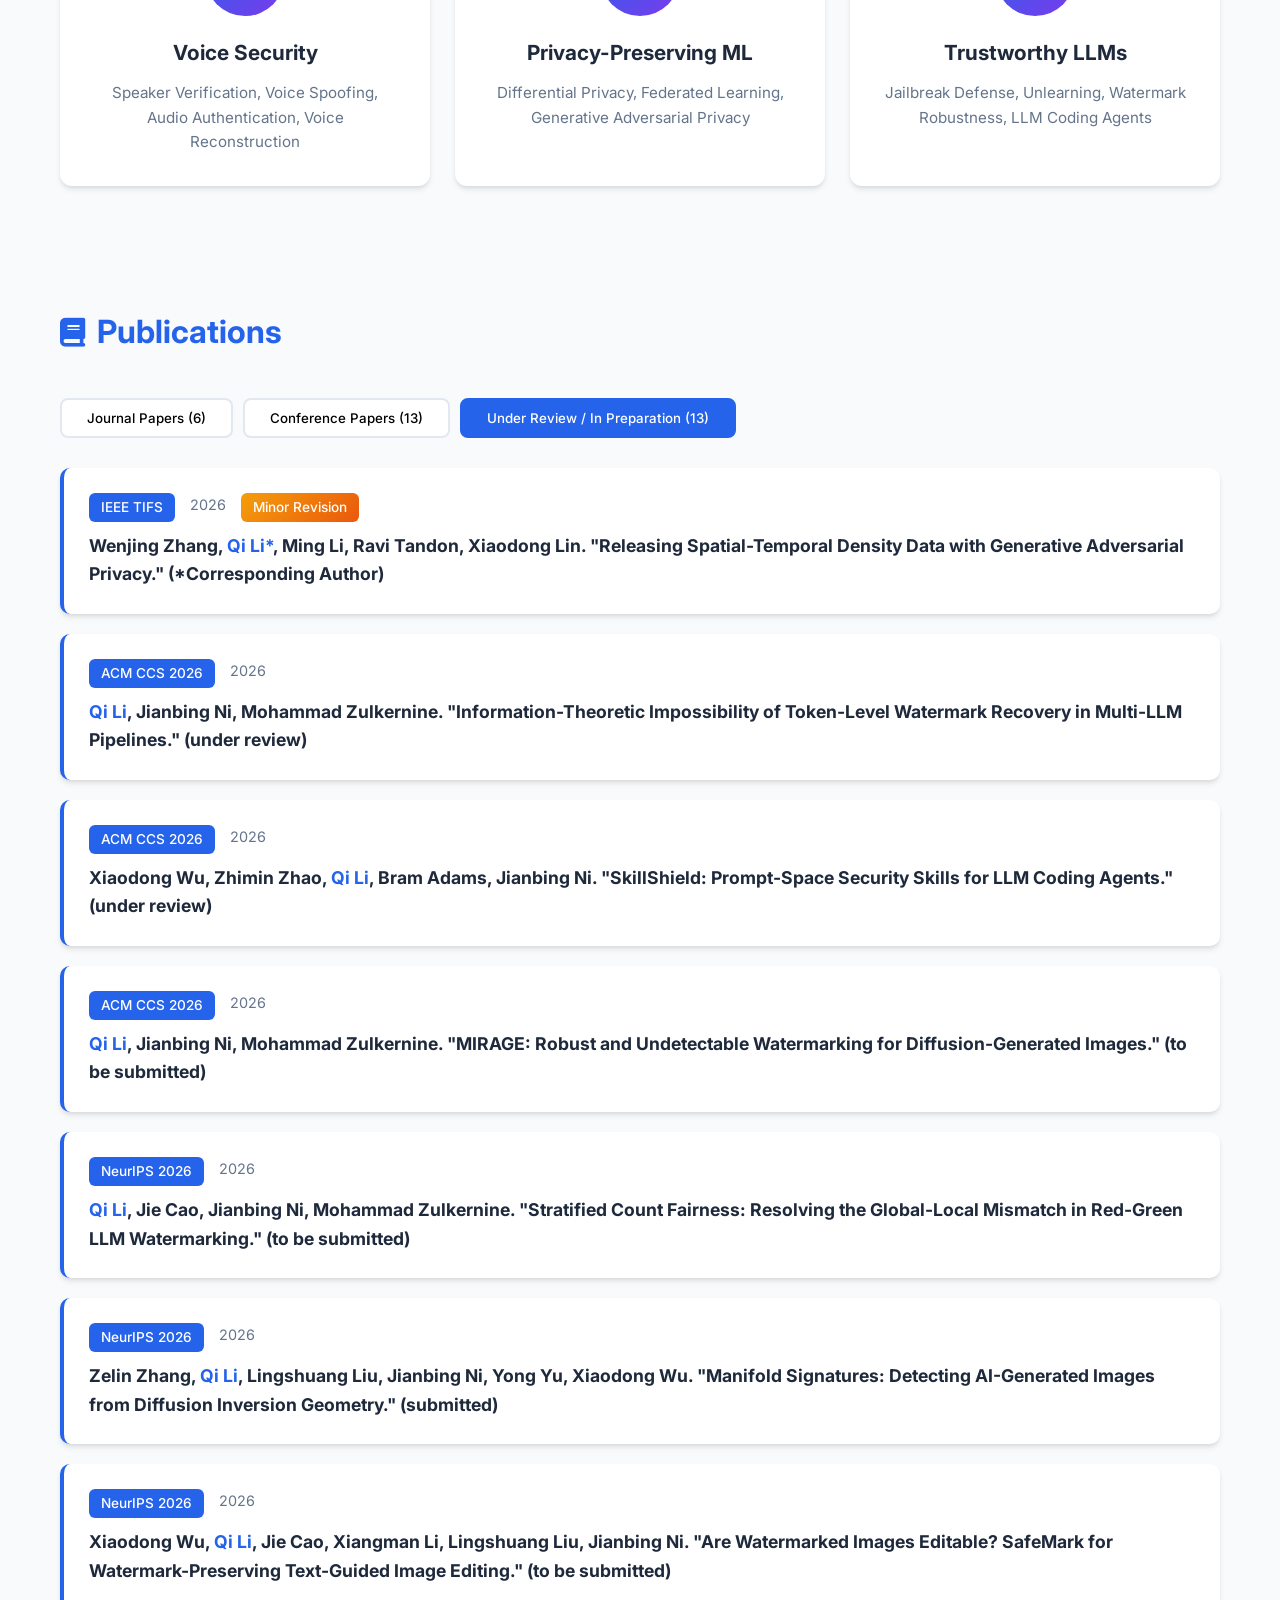
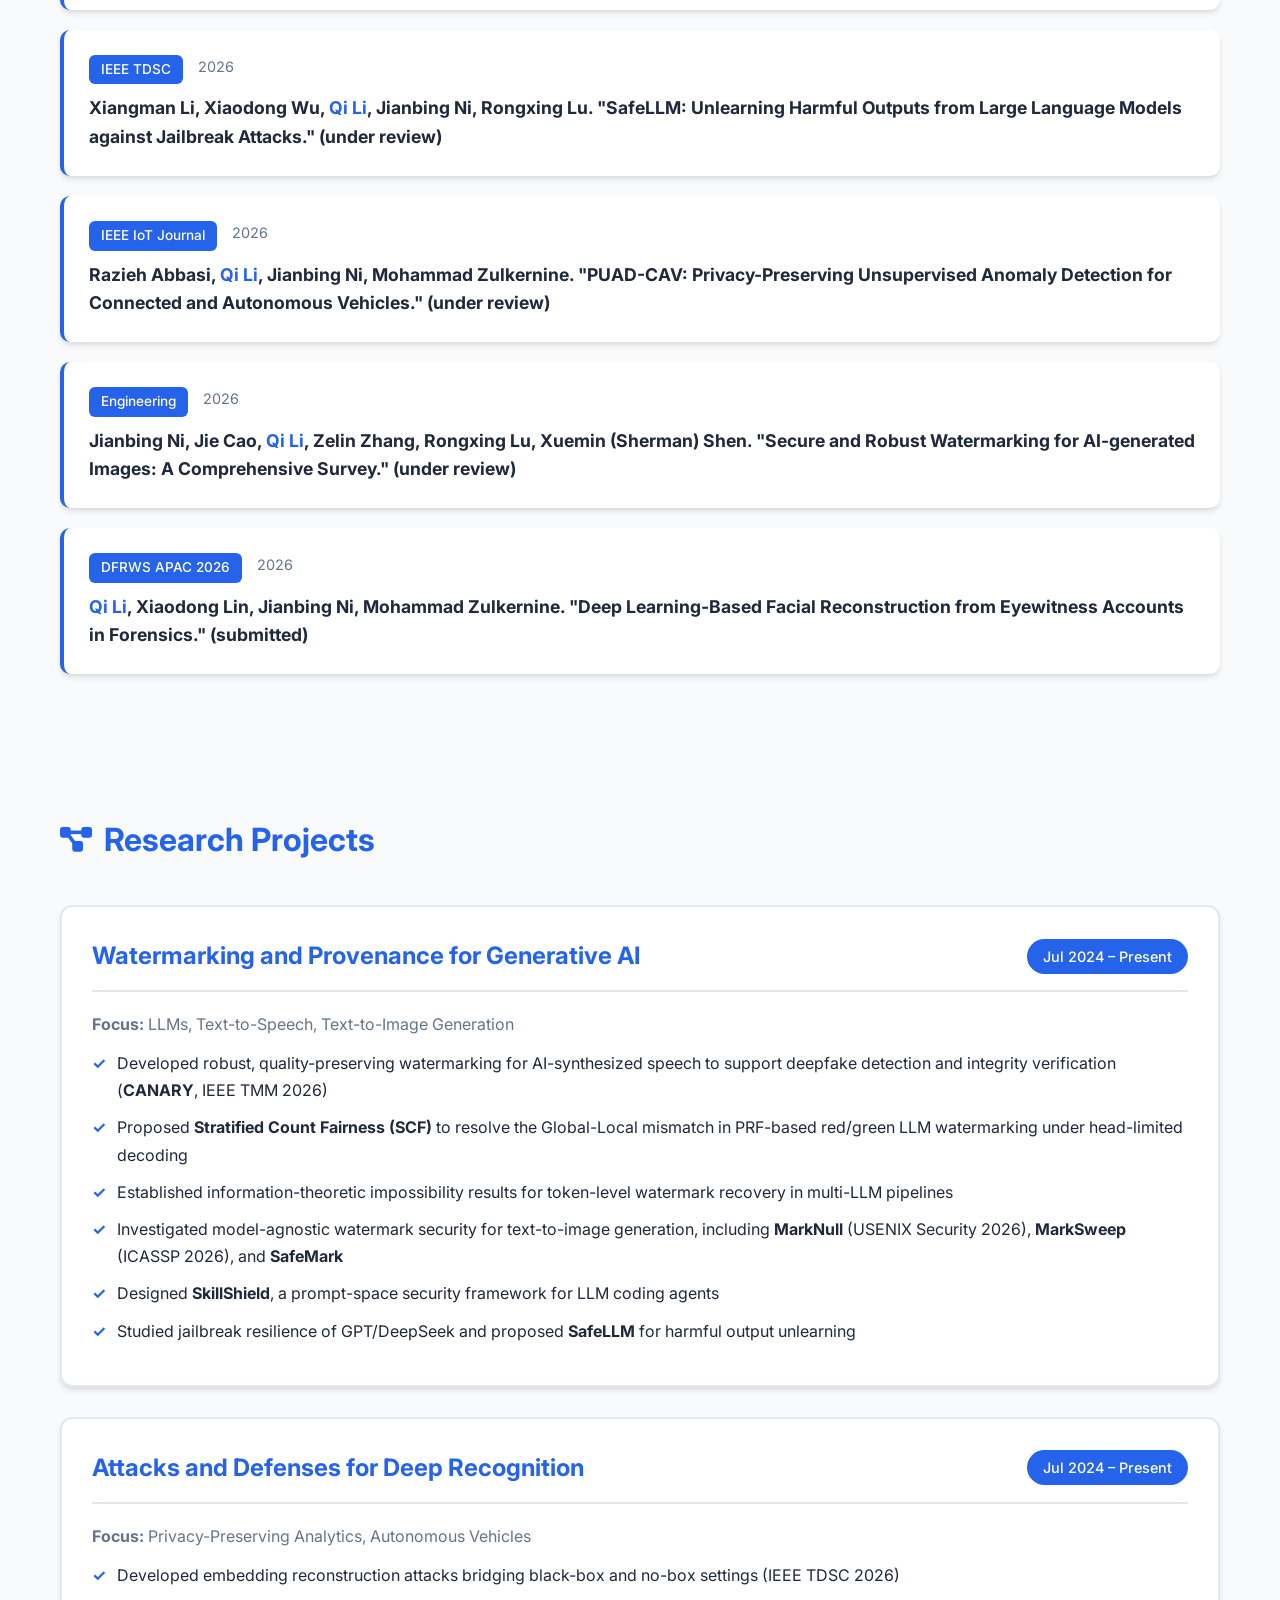
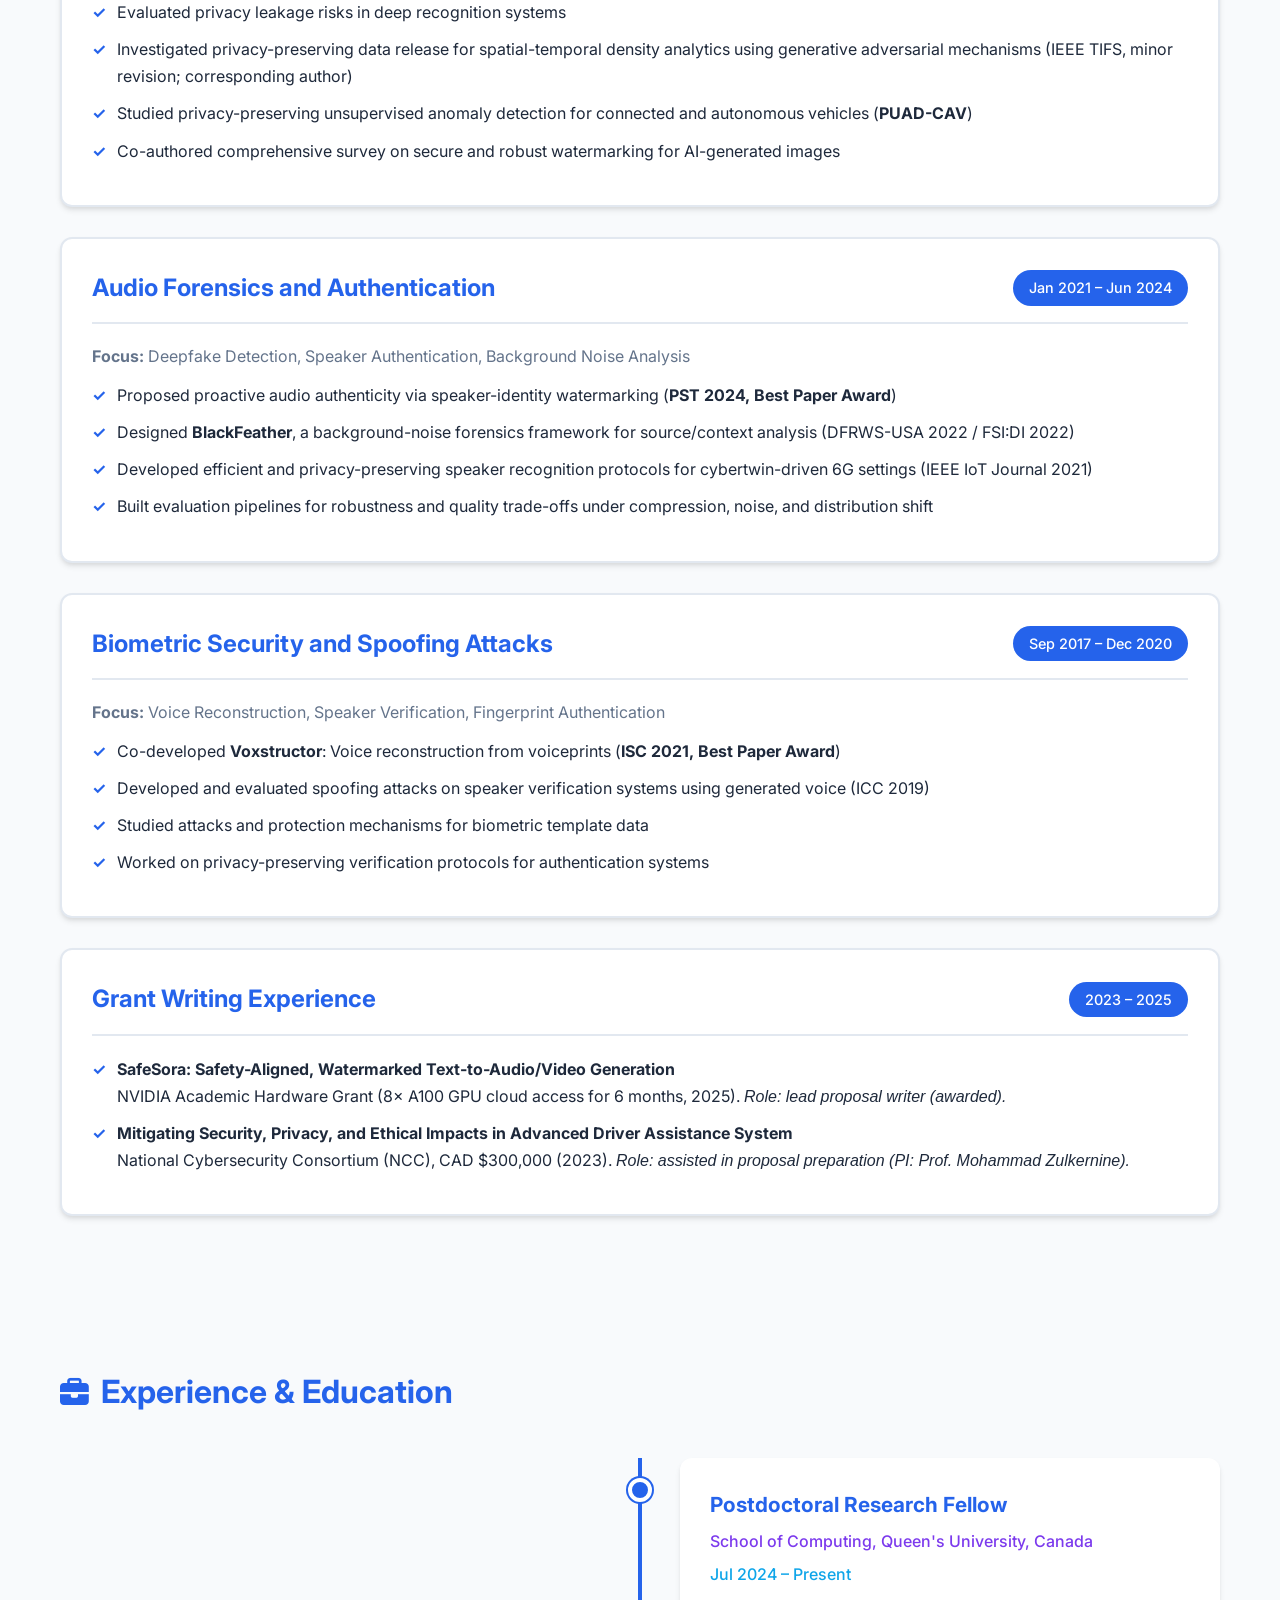
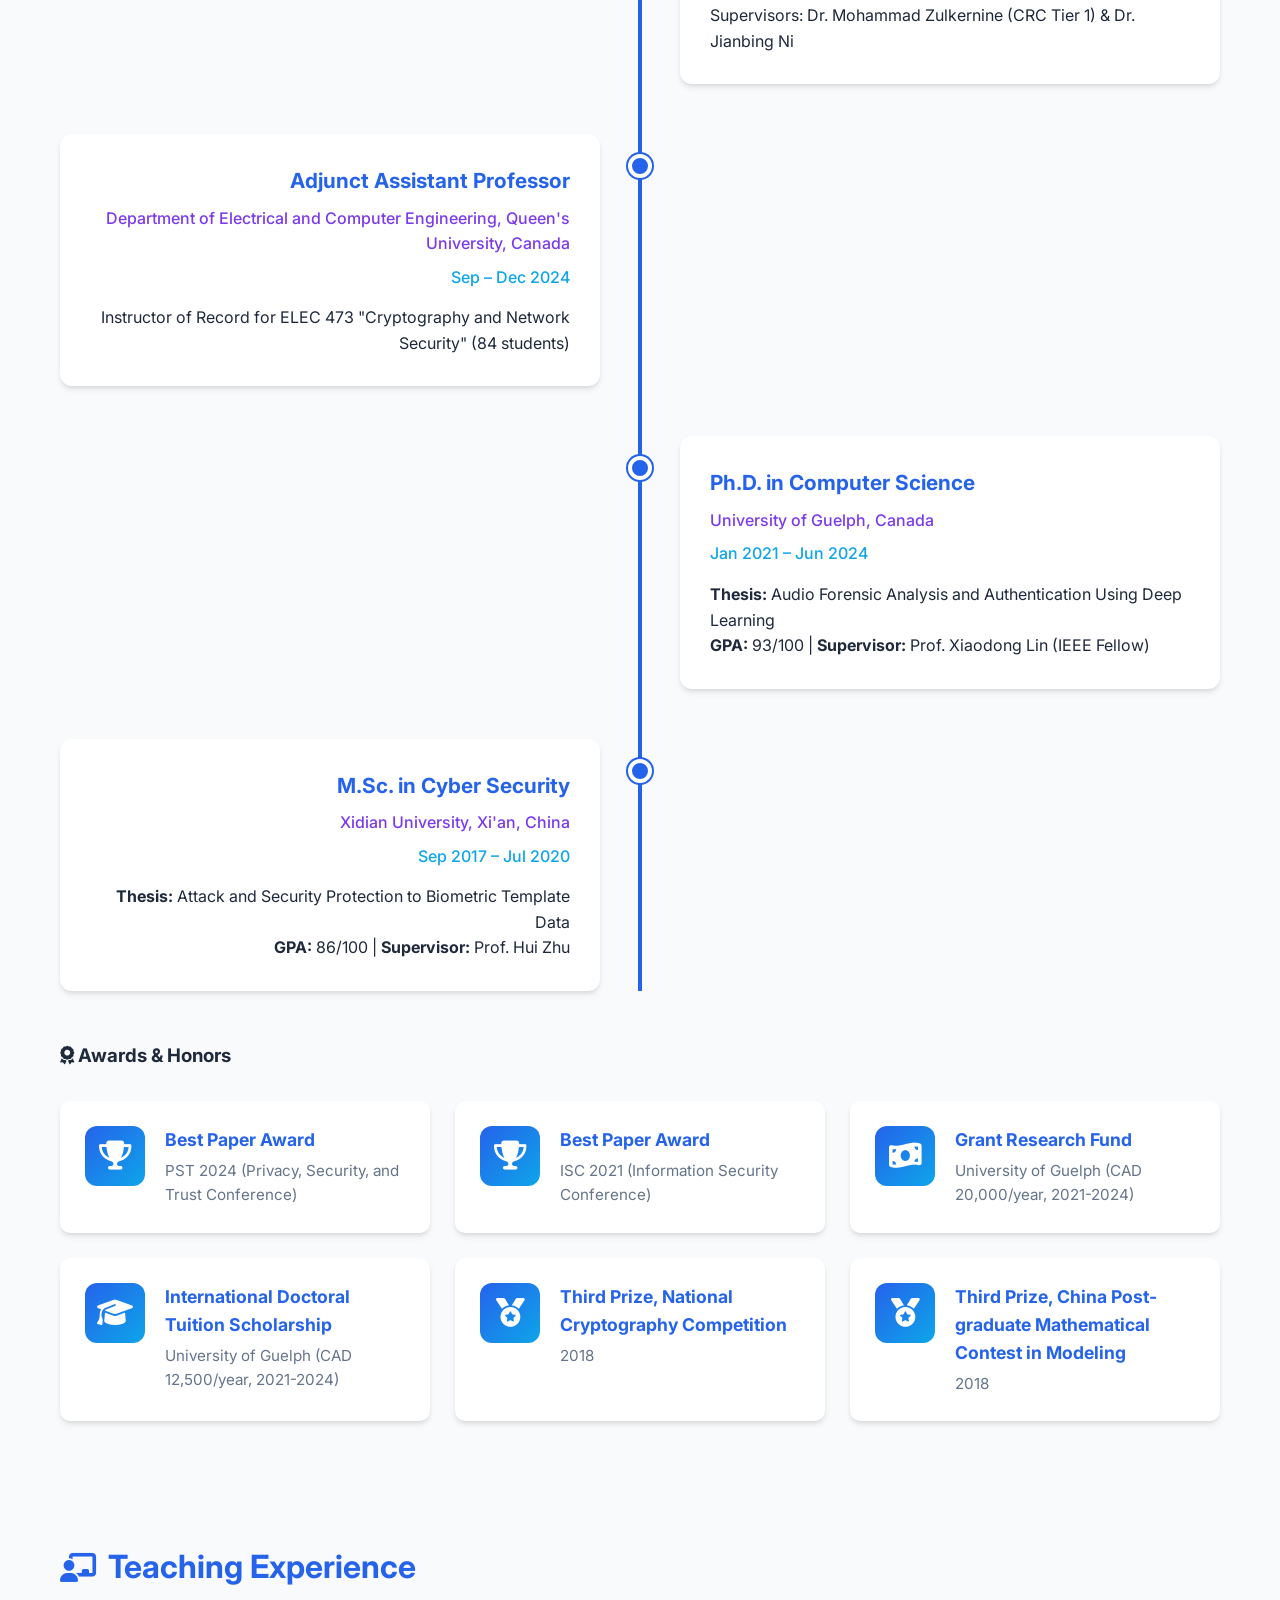
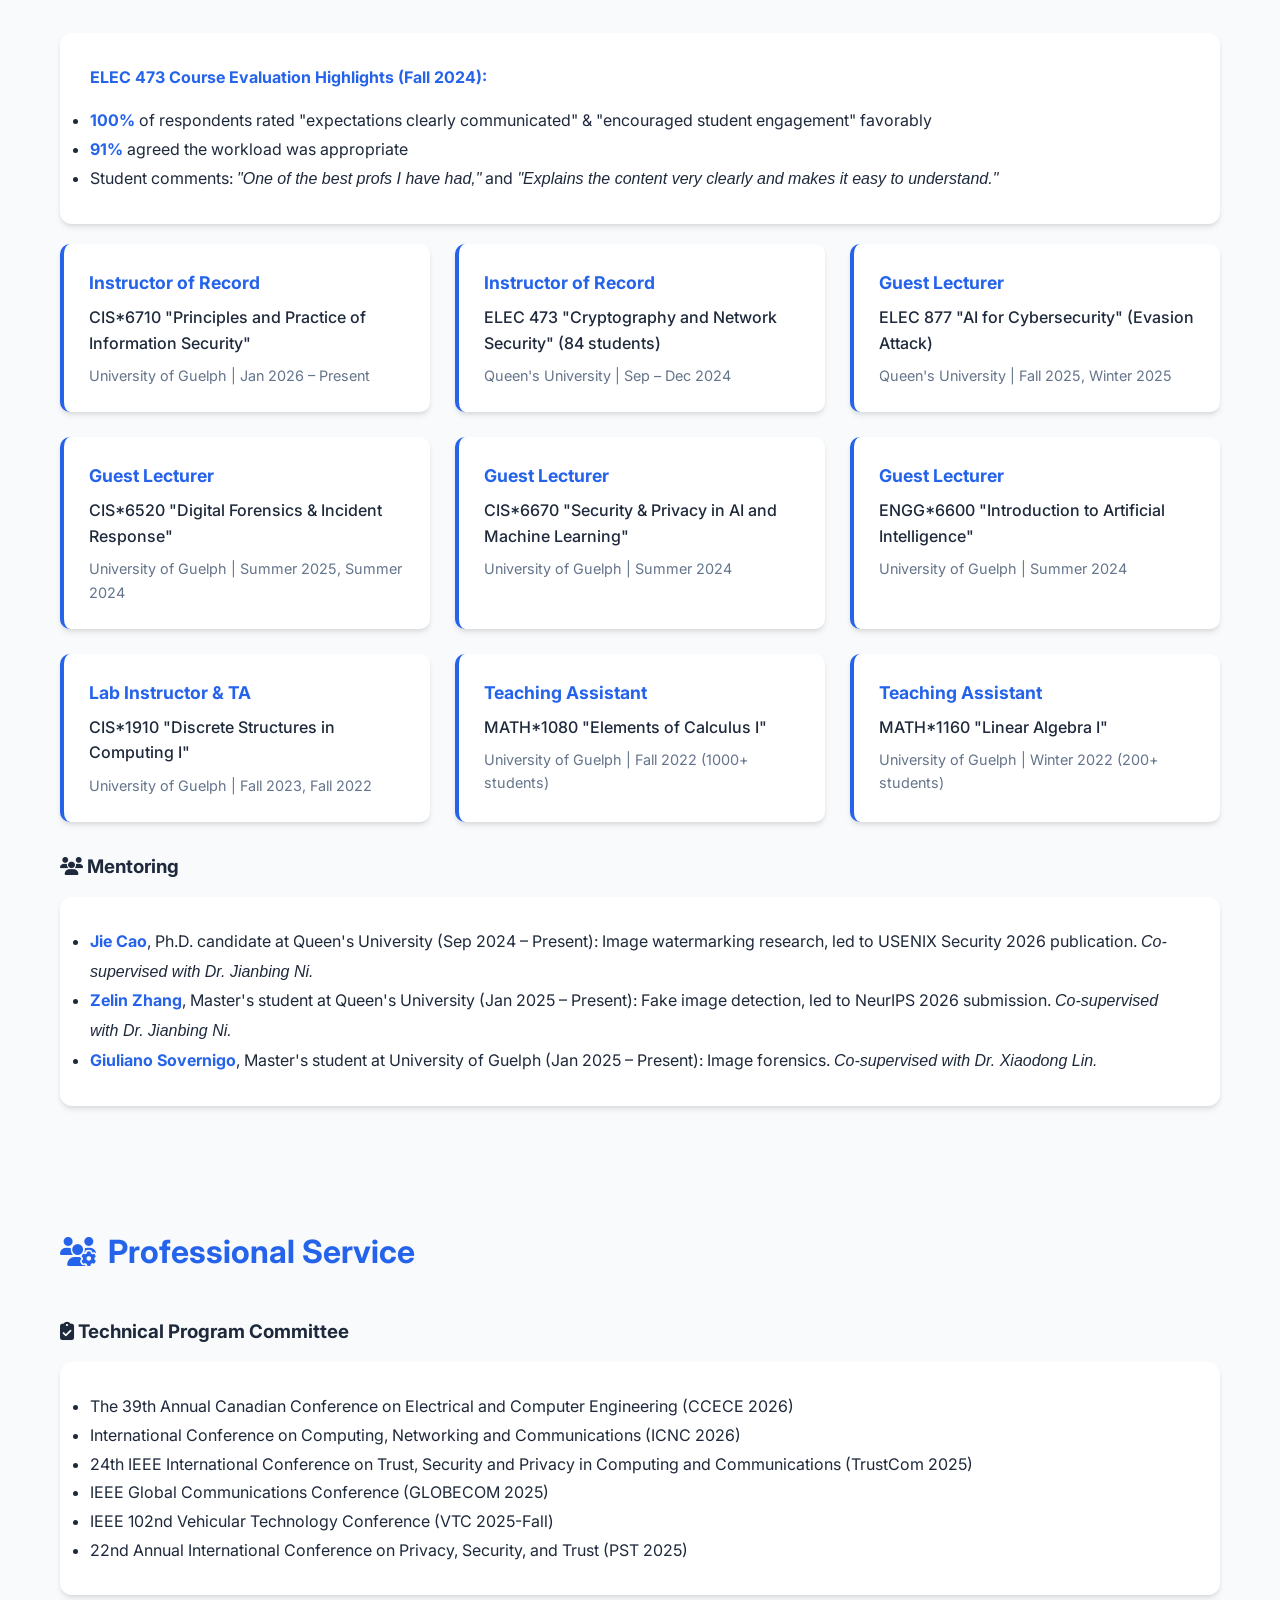
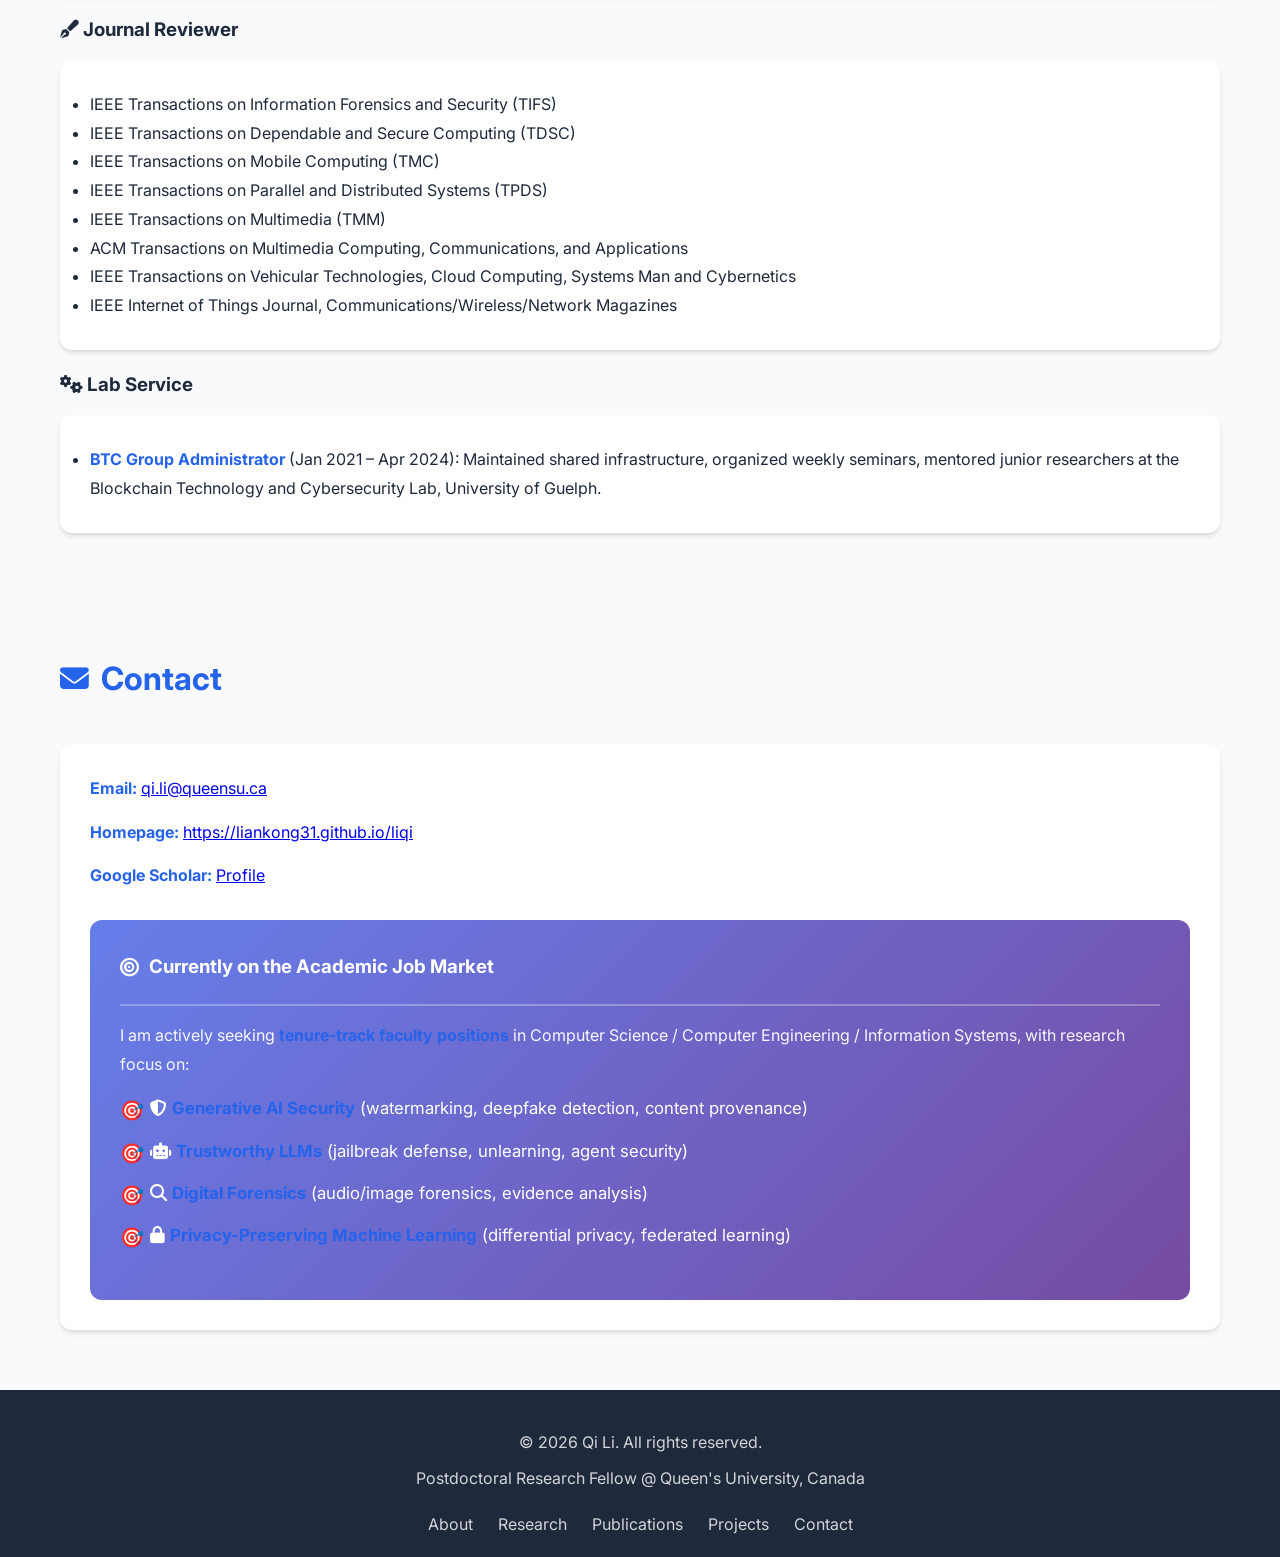
==== commit 1a4a01b5: "Update index.html" ====
--- a/index.html
+++ b/index.html
@@ -23,11 +23,10 @@
                     <div class="badges">
                         <span class="badge"><i class="fas fa-trophy"></i> 2× Best Paper Award</span>
                         <span class="badge"><i class="fas fa-graduation-cap"></i> Ph.D. Computer Science</span>
-                        <!-- <span class="badge"><i class="fas fa-chart-line"></i> 15+ Publications</span> -->
-                    </div>
-                </div>
-            </div>
-            
+                    </div>
+                </div>
+            </div>
+
             <div class="contact-bar">
                 <a href="mailto:qi.li@queensu.ca" class="contact-link">
                     <i class="fas fa-envelope"></i> qi.li@queensu.ca
@@ -35,14 +34,8 @@
                 <a href="https://liankong31.github.io/liqi" class="contact-link" target="_blank">
                     <i class="fas fa-globe"></i> Homepage
                 </a>
-             <!--    <a href="tel:+12262038602" class="contact-link">
-                    <i class="fas fa-phone"></i> +1 (226) 203-8602
-                </a> -->
                 <div class="social-links">
-                    <!-- <a href="#" class="social-icon" title="LinkedIn"><i class="fab fa-linkedin"></i></a> -->
                     <a href="https://scholar.google.ca/citations?hl=en&user=bv4ckZgAAAAJ&view_op=list_works&sortby=pubdate" class="social-icon" title="Google Scholar" target="_blank"><i class="fab fa-google"></i></a>
-                <!--     <a href="#" class="social-icon" title="GitHub"><i class="fab fa-github"></i></a>
-                    <a href="#" class="social-icon" title="Twitter"><i class="fab fa-twitter"></i></a> -->
                 </div>
             </div>
         </div>
@@ -57,7 +50,8 @@
                 <li><a href="#publications">Publications</a></li>
                 <li><a href="#projects">Projects</a></li>
                 <li><a href="#experience">Experience</a></li>
-                <li><a href="#skills">Skills</a></li>
+                <li><a href="#teaching">Teaching</a></li>
+                <li><a href="#service">Service</a></li>
                 <li><a href="#contact">Contact</a></li>
             </ul>
         </div>
@@ -70,21 +64,23 @@
             <h2 class="section-title"><i class="fas fa-user"></i> About Me</h2>
             <div class="content-box">
                 <p>
-                    I am a <strong>Postdoctoral Research Fellow</strong> at the School of Computing, Queen's University, Canada, 
-                    working under the supervision of Dr. Mohammad Zulkernine and Dr. Jianbing Ni. My research focuses on 
-                    <strong>Generative AI Security</strong>, <strong>Digital Forensics</strong>, and <strong>Applied Cryptography</strong>.
+                    I am a <strong>Postdoctoral Research Fellow</strong> at the School of Computing, Queen's University, Canada,
+                    working under the supervision of Dr. Mohammad Zulkernine (CRC Tier 1) and Dr. Jianbing Ni. I also served as an
+                    <strong>Adjunct Assistant Professor</strong> in the Department of Electrical and Computer Engineering at Queen's
+                    University in Fall 2024. My research focuses on
+                    <strong>Generative AI Security</strong>, <strong>Digital Forensics</strong>, <strong>Trustworthy LLMs</strong>,
+                    and <strong>Privacy-Preserving Machine Learning</strong>.
                 </p>
                 <p>
-                    I received my Ph.D. in Computer Science from the University of Guelph (2021-2024), where I specialized in 
-                    audio forensic analysis and authentication using deep learning. Prior to that, I earned my M.Sc. in Cyber Security 
-                    from Xidian University, China, and my B.Sc. in Computational Mathematics from East China Jiaotong University, 
-                    where I ranked <strong>1st out of 55 students</strong>.
+                    I received my Ph.D. in Computer Science from the University of Guelph (2021-2024) under the supervision of the late
+                    Prof. Xiaodong Lin (IEEE Fellow), where I specialized in audio forensic analysis and authentication using deep
+                    learning. Prior to that, I earned my M.Sc. in Cyber Security from Xidian University, China.
                 </p>
-               <!--  <p>
-                    My work has been recognized with <strong>two Best Paper Awards</strong> (PST 2024 and ISC 2021), and I have 
-                    published in top-tier venues including IEEE Transactions, USENIX Security, and ACL. I am actively seeking 
-                    industry opportunities in AI Security, Frontend Development with AI integration, and Digital Forensics.
-                </p> -->
+                <p>
+                    My work has been recognized with <strong>two Best Paper Awards</strong> (PST 2024 and ISC 2021), and I have published
+                    in top-tier venues including <strong>USENIX Security</strong>, IEEE TDSC, IEEE TMM, IEEE TIFS, IEEE IoT Journal,
+                    ESORICS, DFRWS, and ICASSP.
+                </p>
             </div>
         </section>
 
@@ -115,12 +111,12 @@
                 <div class="interest-card">
                     <div class="icon"><i class="fas fa-lock"></i></div>
                     <h3>Privacy-Preserving ML</h3>
-                    <p>Differential Privacy, Federated Learning, Anonymization Techniques</p>
+                    <p>Differential Privacy, Federated Learning, Generative Adversarial Privacy</p>
                 </div>
                 <div class="interest-card">
                     <div class="icon"><i class="fas fa-car"></i></div>
-                    <h3>Autonomous Systems</h3>
-                    <p>Security for Connected Vehicles, Anomaly Detection, 6G Security</p>
+                    <h3>Trustworthy LLMs</h3>
+                    <p>Jailbreak Defense, Unlearning, Watermark Robustness, LLM Coding Agents</p>
                 </div>
             </div>
         </section>
@@ -128,80 +124,50 @@
         <!-- Publications Section -->
         <section id="publications" class="section">
             <h2 class="section-title"><i class="fas fa-book"></i> Publications</h2>
-            
+
             <div class="pubs-tabs">
-                <!-- <button class="tab-btn active" data-tab="under-review">Under Review (9)</button> -->
-                <button class="tab-btn active" data-tab="conference">Conference Papers (9)</button>
-                   <button class="tab-btn" data-tab="journal">Journal Papers (3)</button>
-            </div>
-
-        <!--     <div id="under-review" class="pubs-content active">
+                <button class="tab-btn active" data-tab="journal">Journal Papers (6)</button>
+                <button class="tab-btn" data-tab="conference">Conference Papers (13)</button>
+                <button class="tab-btn" data-tab="under-review">Under Review / In Preparation (13)</button>
+            </div>
+
+            <!-- Journal Papers -->
+            <div id="journal" class="pubs-content active">
                 <div class="publication">
                     <div class="pub-meta">
                         <span class="pub-badge">IEEE TMM</span>
                         <span class="pub-year">2026</span>
                     </div>
-                    <h4><strong>Qi Li</strong>, Jianbing Ni, Xiaodong Lin. "CANARY: Collision-Free Audio Watermarking for Proactive Deepfake Detection."</h4>
+                    <h4><strong>Qi Li</strong>, Jianbing Ni, Xiaodong Lin. "CANARY: Collision-Free Audio Watermarking for Proactive Deepfake Detection." (to appear)</h4>
                 </div>
                 <div class="publication">
                     <div class="pub-meta">
                         <span class="pub-badge">IEEE TDSC</span>
                         <span class="pub-year">2026</span>
                     </div>
-                    <h4><strong>Qi Li</strong>, Jianbing Ni, Mohammad Zulkernine, Rongxing Lu. "Bridging Black-Box and No-Box: Embedding Reconstruction Attacks on Deep Recognition Systems." (Second Round)</h4>
-                </div>
-                <div class="publication">
-                    <div class="pub-meta">
-                        <span class="pub-badge">ACL 2026</span>
-                        <span class="pub-year">2026</span>
-                    </div>
-                    <h4><strong>Qi Li</strong>, Jie Cao, Jianbing Ni, Mohammad Zulkernine. "Stratified Count Fairness: Resolving the Global-Local Mismatch in Red-Green LLM Watermarking."</h4>
-                </div>
-                <div class="publication">
-                    <div class="pub-meta">
-                        <span class="pub-badge">USENIX Security 2026</span>
-                        <span class="pub-year">2026</span>
-                    </div>
-                    <h4>Jie Cao, <strong>Qi Li</strong>, et al. "MarkNull: Model-Agnostic Watermark Removal in AI-Generated Images via On-Manifold Latent Manipulation."</h4>
-                </div>
-                <div class="publication">
-                    <div class="pub-meta">
-                        <span class="pub-badge">DFRWS APAC 2026</span>
-                        <span class="pub-year">2026</span>
-                    </div>
-                    <h4><strong>Qi Li</strong>, Xiaodong Lin, Jianbing Ni, Mohammad Zulkernine. "Deep Learning-Based Facial Reconstruction from Eyewitness Accounts in Forensics."</h4>
-                </div>
-                <div class="publication">
-                    <div class="pub-meta">
-                        <span class="pub-badge">ACISP 2026</span>
-                        <span class="pub-year">2026</span>
-                    </div>
-                    <h4>Yutong Jin, <strong>Qi Li</strong>, Lingshuang Liu, Jianbing Ni. "MelShield: Robust Mel-Domain Audio Watermarking for Provenance Attribution of AI Generated Synthesized Speech."</h4>
-                </div>
-                <div class="publication">
-                    <div class="pub-meta">
-                        <span class="pub-badge">IEEE TIFS</span>
-                        <span class="pub-year">2026</span>
-                    </div>
-                    <h4>Wenjing Zhang, <strong>Qi Li*</strong>, Ming Li, Ravi Tandon, Xiaodong Lin. "Releasing Spatial-Temporal Density Data with Generative Adversarial Privacy." (*Corresponding Author)</h4>
-                </div>
-                <div class="publication">
-                    <div class="pub-meta">
-                        <span class="pub-badge">IEEE TIV</span>
-                        <span class="pub-year">2026</span>
-                    </div>
-                    <h4>Razieh Abbasi, <strong>Qi Li</strong>, Jianbing Ni, Mohammad Zulkernine. "PUAD-CAV: Privacy-Preserving Unsupervised Anomaly Detection for Connected and Autonomous Vehicles."</h4>
-                </div>
-                <div class="publication">
-                    <div class="pub-meta">
-                        <span class="pub-badge">USENIX Security 2026</span>
-                        <span class="pub-year">2026</span>
-                    </div>
-                    <h4>Xiaodong Wu, <strong>Qi Li</strong>, et al. "Are Watermarked Images Editable? A Model-Agnostic Framework for Watermark-Preserving Text-Guided Image Manipulation."</h4>
-                </div>
-            </div> -->
-
-            <div id="journal" class="pubs-content">
+                    <h4><strong>Qi Li</strong>, Jianbing Ni, Mohammad Zulkernine, Rongxing Lu. "Bridging Black-Box and No-Box: Embedding Reconstruction Attacks on Deep Recognition Systems." (to appear)</h4>
+                </div>
+                <div class="publication">
+                    <div class="pub-meta">
+                        <span class="pub-badge">Journal of Information and Intelligence</span>
+                        <span class="pub-year">2026</span>
+                    </div>
+                    <h4>Zelin Zhang, <strong>Qi Li</strong>, Jie Cao, Lingshuang Liu, Jianbing Ni. "From AI-Generated Content to Agentic Action: Security and Safety Threats in Generative AI."</h4>
+                </div>
+                <div class="publication">
+                    <div class="pub-meta">
+                        <span class="pub-badge">IEEE TCC</span>
+                        <span class="pub-year">2023</span>
+                    </div>
+                    <h4>Yao Liu, Tanping Zhou, Zelun Yue, Wenchao Liu, Liang Yi Han, <strong>Qi Li</strong>, Xiaoyuan Yang. "Secure and Efficient Online Fingerprint Authentication Scheme Based On Cloud Computing."</h4>
+                </div>
+                <div class="publication">
+                    <div class="pub-meta">
+                        <span class="pub-badge">Forensic Science International: Digital Investigation</span>
+                        <span class="pub-year">2022</span>
+                    </div>
+                    <h4><strong>Qi Li</strong>, Giuliano Sovernigo, Xiaodong Lin. "BlackFeather: A framework for background noise forensics."</h4>
+                </div>
                 <div class="publication">
                     <div class="pub-meta">
                         <span class="pub-badge">IEEE IoT Journal</span>
@@ -209,23 +175,59 @@
                     </div>
                     <h4><strong>Qi Li</strong>, Xiaodong Lin. "Efficient and Privacy-Preserving Speaker Recognition for Cybertwin-Driven 6G."</h4>
                 </div>
-                <div class="publication">
-                    <div class="pub-meta">
-                        <span class="pub-badge">Forensic Science International</span>
-                        <span class="pub-year">2022</span>
-                    </div>
-                    <h4><strong>Qi Li</strong>, Giuliano Sovernigo, Xiaodong Lin. "BlackFeather: A framework for background noise forensics."</h4>
-                </div>
-                <div class="publication">
-                    <div class="pub-meta">
-                        <span class="pub-badge">IEEE TCC</span>
-                        <span class="pub-year">2023</span>
-                    </div>
-                    <h4>Yao Liu, Tanping Zhou, Zelun Yue, Wenchao Liu, Liang Yi Han, <strong>Qi Li</strong>, Xiaoyuan Yang. "Secure and Efficient Online Fingerprint Authentication Scheme Based On Cloud Computing."</h4>
-                </div>
-            </div>
-
-            <div id="conference" class="pubs-content active">
+            </div>
+
+            <!-- Conference Papers -->
+            <div id="conference" class="pubs-content">
+                <div class="publication">
+                    <div class="pub-meta">
+                        <span class="pub-badge">USENIX Security 2026</span>
+                        <span class="pub-year">2026</span>
+                    </div>
+                    <h4>Jie Cao, <strong>Qi Li</strong>, Zelin Zhang, Xiaodong Wu, Lingshuang Liu, Xiangman Li, Jianbing Ni. "MarkNull: Model-Agnostic Watermark Removal in AI-Generated Images via On-Manifold Latent Manipulation." (to appear)</h4>
+                </div>
+                <div class="publication">
+                    <div class="pub-meta">
+                        <span class="pub-badge">IEEE ICASSP 2026</span>
+                        <span class="pub-year">2026</span>
+                    </div>
+                    <h4>Jie Cao, Zelin Zhang, <strong>Qi Li</strong>, Jianbing Ni. "MarkSweep: A No-box Removal Attack on AI-Generated Image Watermarking via Noise Intensification and Frequency-aware Denoising."</h4>
+                </div>
+                <div class="publication">
+                    <div class="pub-meta">
+                        <span class="pub-badge">ACISP 2026</span>
+                        <span class="pub-year">2026</span>
+                    </div>
+                    <h4>Yutong Jin, <strong>Qi Li</strong>, Lingshuang Liu, Jianbing Ni. "MelShield: Robust Mel-Domain Audio Watermarking for Provenance Attribution of AI Generated Synthesized Speech." (to appear)</h4>
+                </div>
+                <div class="publication">
+                    <div class="pub-meta">
+                        <span class="pub-badge">ACISP 2026</span>
+                        <span class="pub-year">2026</span>
+                    </div>
+                    <h4>Xiaodong Wu, Xiangman Li, <strong>Qi Li</strong>, Jianbing Ni. "A Comprehensive Security Analysis of Jailbreak Resilience in GPT and DeepSeek Models." (to appear)</h4>
+                </div>
+                <div class="publication">
+                    <div class="pub-meta">
+                        <span class="pub-badge">ICICS 2026</span>
+                        <span class="pub-year">2026</span>
+                    </div>
+                    <h4>Nicholas Chivaran, <strong>Qi Li</strong>, Jianbing Ni. "DiTMark: A First Look at Model Ownership for Diffusion Transformers." (to appear)</h4>
+                </div>
+                <div class="publication">
+                    <div class="pub-meta">
+                        <span class="pub-badge">ESORICS 2025</span>
+                        <span class="pub-year">2025</span>
+                    </div>
+                    <h4>Xiaodong Wu, Xiangman Li, <strong>Qi Li</strong>, Jianbing Ni, Rongxing Lu. "SecureT2I: No More Unauthorized Manipulation on AI Generated Images from Prompts."</h4>
+                </div>
+                <div class="publication">
+                    <div class="pub-meta">
+                        <span class="pub-badge">TrustCom 2025</span>
+                        <span class="pub-year">2025</span>
+                    </div>
+                    <h4>Xia Han*, <strong>Qi Li*</strong>, Jianbing Ni, Mohammad Zulkernine. "Robustness Assessment and Enhancement of Text Watermarking for Google's SynthID." (*Equal Contribution)</h4>
+                </div>
                 <div class="publication">
                     <div class="pub-meta">
                         <span class="pub-badge">PST 2024</span>
@@ -236,17 +238,17 @@
                 </div>
                 <div class="publication">
                     <div class="pub-meta">
+                        <span class="pub-badge">FPT 2023</span>
+                        <span class="pub-year">2023</span>
+                    </div>
+                    <h4>Timothy Martin, <strong>Qi Li</strong>, Charlotte Barnes, Gary Grewal, Shawki Areibi. "A Deep-Learning Data-Driven Approach for Reducing FPGA Routing Runtimes."</h4>
+                </div>
+                <div class="publication">
+                    <div class="pub-meta">
                         <span class="pub-badge">DFRWS-USA 2022</span>
                         <span class="pub-year">2022</span>
                     </div>
                     <h4><strong>Qi Li</strong>, Giuliano Sovernigo, Xiaodong Lin. "BlackFeather: A framework for background noise forensics."</h4>
-                </div>
-                <div class="publication">
-                    <div class="pub-meta">
-                        <span class="pub-badge">IEEE ICC 2019</span>
-                        <span class="pub-year">2019</span>
-                    </div>
-                    <h4><strong>Qi Li</strong>, Hui Zhu, et al. "Spoofing Attacks on Speaker Verification Systems Based Generated Voice using Genetic Algorithm."</h4>
                 </div>
                 <div class="publication">
                     <div class="pub-meta">
@@ -254,35 +256,7 @@
                         <span class="pub-year">2021</span>
                         <span class="award-badge">🏆 Best Paper Award</span>
                     </div>
-                    <h4>Panpan Lu*, <strong>Qi Li*</strong>, et al. "Voxstructor: Voice reconstruction from voiceprint." (*Equal Contribution)</h4>
-                </div>
-                <div class="publication">
-                    <div class="pub-meta">
-                        <span class="pub-badge">TrustCom 2025</span>
-                        <span class="pub-year">2025</span>
-                    </div>
-                    <h4>Xia Han*, <strong>Qi Li*</strong>, Jianbing Ni, Mohammad Zulkernine. "Robustness Assessment and Enhancement of Text Watermarking for Google's SynthID." (*Equal Contribution)</h4>
-                </div>
-                <div class="publication">
-                    <div class="pub-meta">
-                        <span class="pub-badge">FPT 2023</span>
-                        <span class="pub-year">2023</span>
-                    </div>
-                    <h4>Timothy Martin, <strong>Qi Li</strong>, et al. "A Deep-Learning Data-Driven Approach for Reducing FPGA Routing Runtimes."</h4>
-                </div>
-                <div class="publication">
-                    <div class="pub-meta">
-                        <span class="pub-badge">IEEE ICASSP 2026</span>
-                        <span class="pub-year">2026</span>
-                    </div>
-                    <h4>Jie Cao, Zelin Zhang, <strong>Qi Li</strong>, Jianbing Ni. "MarkSweep: A No-box Removal Attack on AI-Generated Image Watermarking via Noise Intensification and Frequency-aware Denoising."</h4>
-                </div>
-                <div class="publication">
-                    <div class="pub-meta">
-                        <span class="pub-badge">ESORICS 2025</span>
-                        <span class="pub-year">2025</span>
-                    </div>
-                    <h4>Xiaodong Wu, Xiangman Li, <strong>Qi Li</strong>, Jianbing Ni, Rongxing Lu. "SecureT2I: No More Unauthorized Manipulation on AI Generated Images from Prompts."</h4>
+                    <h4>Panpan Lu*, <strong>Qi Li*</strong>, Hui Zhu, Giuliano Sovernigo, Xiaodong Lin. "Voxstructor: Voice reconstruction from voiceprint." (*Equal Contribution)</h4>
                 </div>
                 <div class="publication">
                     <div class="pub-meta">
@@ -290,6 +264,95 @@
                         <span class="pub-year">2020</span>
                     </div>
                     <h4>Xuesong Gao, Keqiu Li, Weiqiang Chen, Weifeng Hu, Ziling Zhang, <strong>Qi Li</strong>. "Efficient and Privacy-Preserving Speaker Verification Scheme for Home Automation Devices."</h4>
+                </div>
+                <div class="publication">
+                    <div class="pub-meta">
+                        <span class="pub-badge">IEEE ICC 2019</span>
+                        <span class="pub-year">2019</span>
+                    </div>
+                    <h4><strong>Qi Li</strong>, Hui Zhu, Ziling Zhang, Rongxing Lu, Fengwei Wang, Hui Li. "Spoofing Attacks on Speaker Verification Systems Based on Generated Voice Using Genetic Algorithm."</h4>
+                </div>
+            </div>
+
+            <!-- Under Review / In Preparation -->
+            <div id="under-review" class="pubs-content">
+                <div class="publication">
+                    <div class="pub-meta">
+                        <span class="pub-badge">IEEE TIFS</span>
+                        <span class="pub-year">2026</span>
+                        <span class="award-badge">Minor Revision</span>
+                    </div>
+                    <h4>Wenjing Zhang, <strong>Qi Li*</strong>, Ming Li, Ravi Tandon, Xiaodong Lin. "Releasing Spatial-Temporal Density Data with Generative Adversarial Privacy." (*Corresponding Author)</h4>
+                </div>
+                <div class="publication">
+                    <div class="pub-meta">
+                        <span class="pub-badge">ACM CCS 2026</span>
+                        <span class="pub-year">2026</span>
+                    </div>
+                    <h4><strong>Qi Li</strong>, Jianbing Ni, Mohammad Zulkernine. "Information-Theoretic Impossibility of Token-Level Watermark Recovery in Multi-LLM Pipelines." (under review)</h4>
+                </div>
+                <div class="publication">
+                    <div class="pub-meta">
+                        <span class="pub-badge">ACM CCS 2026</span>
+                        <span class="pub-year">2026</span>
+                    </div>
+                    <h4>Xiaodong Wu, Zhimin Zhao, <strong>Qi Li</strong>, Bram Adams, Jianbing Ni. "SkillShield: Prompt-Space Security Skills for LLM Coding Agents." (under review)</h4>
+                </div>
+                <div class="publication">
+                    <div class="pub-meta">
+                        <span class="pub-badge">ACM CCS 2026</span>
+                        <span class="pub-year">2026</span>
+                    </div>
+                    <h4><strong>Qi Li</strong>, Jianbing Ni, Mohammad Zulkernine. "MIRAGE: Robust and Undetectable Watermarking for Diffusion-Generated Images." (to be submitted)</h4>
+                </div>
+                <div class="publication">
+                    <div class="pub-meta">
+                        <span class="pub-badge">NeurIPS 2026</span>
+                        <span class="pub-year">2026</span>
+                    </div>
+                    <h4><strong>Qi Li</strong>, Jie Cao, Jianbing Ni, Mohammad Zulkernine. "Stratified Count Fairness: Resolving the Global-Local Mismatch in Red-Green LLM Watermarking." (to be submitted)</h4>
+                </div>
+                <div class="publication">
+                    <div class="pub-meta">
+                        <span class="pub-badge">NeurIPS 2026</span>
+                        <span class="pub-year">2026</span>
+                    </div>
+                    <h4>Zelin Zhang, <strong>Qi Li</strong>, Lingshuang Liu, Jianbing Ni, Yong Yu, Xiaodong Wu. "Manifold Signatures: Detecting AI-Generated Images from Diffusion Inversion Geometry." (submitted)</h4>
+                </div>
+                <div class="publication">
+                    <div class="pub-meta">
+                        <span class="pub-badge">NeurIPS 2026</span>
+                        <span class="pub-year">2026</span>
+                    </div>
+                    <h4>Xiaodong Wu, <strong>Qi Li</strong>, Jie Cao, Xiangman Li, Lingshuang Liu, Jianbing Ni. "Are Watermarked Images Editable? SafeMark for Watermark-Preserving Text-Guided Image Editing." (to be submitted)</h4>
+                </div>
+                <div class="publication">
+                    <div class="pub-meta">
+                        <span class="pub-badge">IEEE TDSC</span>
+                        <span class="pub-year">2026</span>
+                    </div>
+                    <h4>Xiangman Li, Xiaodong Wu, <strong>Qi Li</strong>, Jianbing Ni, Rongxing Lu. "SafeLLM: Unlearning Harmful Outputs from Large Language Models against Jailbreak Attacks." (under review)</h4>
+                </div>
+                <div class="publication">
+                    <div class="pub-meta">
+                        <span class="pub-badge">IEEE IoT Journal</span>
+                        <span class="pub-year">2026</span>
+                    </div>
+                    <h4>Razieh Abbasi, <strong>Qi Li</strong>, Jianbing Ni, Mohammad Zulkernine. "PUAD-CAV: Privacy-Preserving Unsupervised Anomaly Detection for Connected and Autonomous Vehicles." (under review)</h4>
+                </div>
+                <div class="publication">
+                    <div class="pub-meta">
+                        <span class="pub-badge">Engineering</span>
+                        <span class="pub-year">2026</span>
+                    </div>
+                    <h4>Jianbing Ni, Jie Cao, <strong>Qi Li</strong>, Zelin Zhang, Rongxing Lu, Xuemin (Sherman) Shen. "Secure and Robust Watermarking for AI-generated Images: A Comprehensive Survey." (under review)</h4>
+                </div>
+                <div class="publication">
+                    <div class="pub-meta">
+                        <span class="pub-badge">DFRWS APAC 2026</span>
+                        <span class="pub-year">2026</span>
+                    </div>
+                    <h4><strong>Qi Li</strong>, Xiaodong Lin, Jianbing Ni, Mohammad Zulkernine. "Deep Learning-Based Facial Reconstruction from Eyewitness Accounts in Forensics." (submitted)</h4>
                 </div>
             </div>
         </section>
@@ -297,7 +360,7 @@
         <!-- Projects Section -->
         <section id="projects" class="section">
             <h2 class="section-title"><i class="fas fa-project-diagram"></i> Research Projects</h2>
-            
+
             <div class="project">
                 <div class="project-header">
                     <h3>Watermarking and Provenance for Generative AI</h3>
@@ -306,12 +369,12 @@
                 <div class="project-content">
                     <p><strong>Focus:</strong> LLMs, Text-to-Speech, Text-to-Image Generation</p>
                     <ul>
-                        <li>Developed robust, quality-preserving watermarking for AI-synthesized speech to support deepfake detection and integrity verification</li>
+                        <li>Developed robust, quality-preserving watermarking for AI-synthesized speech to support deepfake detection and integrity verification (<strong>CANARY</strong>, IEEE TMM 2026)</li>
                         <li>Proposed <strong>Stratified Count Fairness (SCF)</strong> to resolve the Global-Local mismatch in PRF-based red/green LLM watermarking under head-limited decoding</li>
-                        <li>Designed HF/SSQ operating points for forensic vs. low-latency deployment scenarios</li>
-                        <li>Investigated model-agnostic watermark security for text-to-image generation, including no-box/black-box removal attacks</li>
-                        <li>Studied watermark-preserving editability of watermarked images under robustness constraints</li>
-                        <li>Conducted security analysis of jailbreak resilience and explored unlearning harmful outputs in LLMs</li>
+                        <li>Established information-theoretic impossibility results for token-level watermark recovery in multi-LLM pipelines</li>
+                        <li>Investigated model-agnostic watermark security for text-to-image generation, including <strong>MarkNull</strong> (USENIX Security 2026), <strong>MarkSweep</strong> (ICASSP 2026), and <strong>SafeMark</strong></li>
+                        <li>Designed <strong>SkillShield</strong>, a prompt-space security framework for LLM coding agents</li>
+                        <li>Studied jailbreak resilience of GPT/DeepSeek and proposed <strong>SafeLLM</strong> for harmful output unlearning</li>
                     </ul>
                 </div>
             </div>
@@ -324,11 +387,10 @@
                 <div class="project-content">
                     <p><strong>Focus:</strong> Privacy-Preserving Analytics, Autonomous Vehicles</p>
                     <ul>
-                        <li>Developed embedding reconstruction attacks bridging black-box and no-box settings</li>
+                        <li>Developed embedding reconstruction attacks bridging black-box and no-box settings (IEEE TDSC 2026)</li>
                         <li>Evaluated privacy leakage risks in deep recognition systems</li>
-                        <li>Investigated privacy-preserving data release for spatial-temporal density analytics using generative mechanisms</li>
-                        <li>Served as corresponding author on generative privacy research</li>
-                        <li>Studied privacy-preserving unsupervised anomaly detection for connected and autonomous vehicles</li>
+                        <li>Investigated privacy-preserving data release for spatial-temporal density analytics using generative adversarial mechanisms (IEEE TIFS, minor revision; corresponding author)</li>
+                        <li>Studied privacy-preserving unsupervised anomaly detection for connected and autonomous vehicles (<strong>PUAD-CAV</strong>)</li>
                         <li>Co-authored comprehensive survey on secure and robust watermarking for AI-generated images</li>
                     </ul>
                 </div>
@@ -342,9 +404,9 @@
                 <div class="project-content">
                     <p><strong>Focus:</strong> Deepfake Detection, Speaker Authentication, Background Noise Analysis</p>
                     <ul>
-                        <li>Proposed proactive audio authenticity via speaker-identity watermarking for integrity verification</li>
-                        <li>Designed <strong>BlackFeather</strong>, a background-noise forensics framework for source/context analysis</li>
-                        <li>Developed efficient and privacy-preserving speaker recognition protocols for cybertwin-driven 6G settings</li>
+                        <li>Proposed proactive audio authenticity via speaker-identity watermarking (<strong>PST 2024, Best Paper Award</strong>)</li>
+                        <li>Designed <strong>BlackFeather</strong>, a background-noise forensics framework for source/context analysis (DFRWS-USA 2022 / FSI:DI 2022)</li>
+                        <li>Developed efficient and privacy-preserving speaker recognition protocols for cybertwin-driven 6G settings (IEEE IoT Journal 2021)</li>
                         <li>Built evaluation pipelines for robustness and quality trade-offs under compression, noise, and distribution shift</li>
                     </ul>
                 </div>
@@ -358,19 +420,34 @@
                 <div class="project-content">
                     <p><strong>Focus:</strong> Voice Reconstruction, Speaker Verification, Fingerprint Authentication</p>
                     <ul>
-                        <li>Co-developed <strong>Voxstructor</strong>: Voice reconstruction from voiceprints, analyzing inversion risks</li>
-                        <li>Developed and evaluated spoofing attacks on speaker verification systems using generated voice</li>
+                        <li>Co-developed <strong>Voxstructor</strong>: Voice reconstruction from voiceprints (<strong>ISC 2021, Best Paper Award</strong>)</li>
+                        <li>Developed and evaluated spoofing attacks on speaker verification systems using generated voice (ICC 2019)</li>
                         <li>Studied attacks and protection mechanisms for biometric template data</li>
                         <li>Worked on privacy-preserving verification protocols for authentication systems</li>
                     </ul>
                 </div>
             </div>
+
+            <div class="project">
+                <div class="project-header">
+                    <h3>Grant Writing Experience</h3>
+                    <span class="project-period">2023 – 2025</span>
+                </div>
+                <div class="project-content">
+                    <ul>
+                        <li><strong>SafeSora: Safety-Aligned, Watermarked Text-to-Audio/Video Generation</strong><br>
+                            NVIDIA Academic Hardware Grant (8× A100 GPU cloud access for 6 months, 2025). <em>Role: lead proposal writer (awarded).</em></li>
+                        <li><strong>Mitigating Security, Privacy, and Ethical Impacts in Advanced Driver Assistance System</strong><br>
+                            National Cybersecurity Consortium (NCC), CAD $300,000 (2023). <em>Role: assisted in proposal preparation (PI: Prof. Mohammad Zulkernine).</em></li>
+                    </ul>
+                </div>
+            </div>
         </section>
 
         <!-- Experience Section -->
         <section id="experience" class="section">
             <h2 class="section-title"><i class="fas fa-briefcase"></i> Experience & Education</h2>
-            
+
             <div class="timeline">
                 <div class="timeline-item">
                     <div class="timeline-marker"></div>
@@ -378,7 +455,17 @@
                         <h3>Postdoctoral Research Fellow</h3>
                         <p class="timeline-org">School of Computing, Queen's University, Canada</p>
                         <p class="timeline-date">Jul 2024 – Present</p>
-                        <p>Supervisors: Dr. Mohammad Zulkernine & Dr. Jianbing Ni</p>
+                        <p>Supervisors: Dr. Mohammad Zulkernine (CRC Tier 1) & Dr. Jianbing Ni</p>
+                    </div>
+                </div>
+
+                <div class="timeline-item">
+                    <div class="timeline-marker"></div>
+                    <div class="timeline-content">
+                        <h3>Adjunct Assistant Professor</h3>
+                        <p class="timeline-org">Department of Electrical and Computer Engineering, Queen's University, Canada</p>
+                        <p class="timeline-date">Sep – Dec 2024</p>
+                        <p>Instructor of Record for ELEC 473 "Cryptography and Network Security" (84 students)</p>
                     </div>
                 </div>
 
@@ -389,7 +476,7 @@
                         <p class="timeline-org">University of Guelph, Canada</p>
                         <p class="timeline-date">Jan 2021 – Jun 2024</p>
                         <p><strong>Thesis:</strong> Audio Forensic Analysis and Authentication Using Deep Learning</p>
-                        <p><strong>GPA:</strong> 93/100 | <strong>Supervisor:</strong> Prof. Xiaodong Lin</p>
+                        <p><strong>GPA:</strong> 93/100 | <strong>Supervisor:</strong> Prof. Xiaodong Lin (IEEE Fellow)</p>
                     </div>
                 </div>
 
@@ -404,16 +491,6 @@
                     </div>
                 </div>
 
-                <div class="timeline-item">
-                    <div class="timeline-marker"></div>
-                    <div class="timeline-content">
-                        <h3>B.Sc. in Computational Mathematics</h3>
-                        <p class="timeline-org">East China Jiaotong University, Nanchang, China</p>
-                        <p class="timeline-date">Sep 2013 – Jul 2017</p>
-                        <p><strong>GPA:</strong> 92/100 | <strong>Ranking:</strong> 1/55</p>
-                        <p><strong>Project:</strong> Privacy-Preserving Face and Fingerprint Recognition</p>
-                    </div>
-                </div>
             </div>
 
             <h3 style="margin-top: 40px; margin-bottom: 20px;"><i class="fas fa-award"></i> Awards & Honors</h3>
@@ -456,83 +533,9 @@
                 <div class="award-card">
                     <div class="award-icon"><i class="fas fa-medal"></i></div>
                     <div class="award-content">
-                        <h4>Third Prize, Mathematical Contest in Modeling</h4>
+                        <h4>Third Prize, China Post-graduate Mathematical Contest in Modeling</h4>
                         <p>2018</p>
                     </div>
-                </div>
-            </div>
-        </section>
-
-        <!-- Skills Section -->
-        <section id="skills" class="section">
-            <h2 class="section-title"><i class="fas fa-code"></i> Technical Skills</h2>
-            
-            <div class="skills-category">
-                <h3><i class="fas fa-language"></i> Programming Languages</h3>
-                <div class="skills-grid">
-                    <div class="skill-item">
-                        <div class="skill-icon"><i class="fab fa-python"></i></div>
-                        <div class="skill-name">Python</div>
-                        <div class="skill-level">Expert</div>
-                    </div>
-                    <div class="skill-item">
-                        <div class="skill-icon"><i class="fas fa-brain"></i></div>
-                        <div class="skill-name">PyTorch</div>
-                        <div class="skill-level">Expert</div>
-                    </div>
-                    <div class="skill-item">
-                        <div class="skill-icon"><i class="fas fa-project-diagram"></i></div>
-                        <div class="skill-name">TensorFlow</div>
-                        <div class="skill-level">Advanced</div>
-                    </div>
-                    <div class="skill-item">
-                        <div class="skill-icon"><i class="fab fa-cuttlefish"></i></div>
-                        <div class="skill-name">C++</div>
-                        <div class="skill-level">Advanced</div>
-                    </div>
-                    <div class="skill-item">
-                        <div class="skill-icon"><i class="fab fa-java"></i></div>
-                        <div class="skill-name">Java</div>
-                        <div class="skill-level">Intermediate</div>
-                    </div>
-                    <div class="skill-item">
-                        <div class="skill-icon"><i class="fas fa-microchip"></i></div>
-                        <div class="skill-name">MATLAB</div>
-                        <div class="skill-level">Intermediate</div>
-                    </div>
-                </div>
-            </div>
-
-            <div class="skills-category">
-                <h3><i class="fas fa-robot"></i> AI/ML Frameworks</h3>
-                <div class="skills-list">
-                    <span class="skill-tag">Deep Learning (CNN, RNN, Transformer, Diffusion Models)</span>
-                    <span class="skill-tag">Audio Processing (Librosa, PyAudio, SpeechBrain)</span>
-                    <span class="skill-tag">NLP (HuggingFace Transformers, spaCy)</span>
-                    <span class="skill-tag">Computer Vision (OpenCV, PIL, torchvision)</span>
-                    <span class="skill-tag">Generative AI (LLMs, TTS, T2I)</span>
-                </div>
-            </div>
-
-            <div class="skills-category">
-                <h3><i class="fas fa-shield-alt"></i> Security & Cryptography</h3>
-                <div class="skills-list">
-                    <span class="skill-tag">Cryptographic Protocols (Homomorphic Encryption, Paillier, Functional Encryption)</span>
-                    <span class="skill-tag">Privacy Techniques (Differential Privacy, Secure Multi-Party Computation)</span>
-                    <span class="skill-tag">Blockchain (Smart Contracts, Consensus Algorithms)</span>
-                    <span class="skill-tag">Security Analysis (Penetration Testing, Vulnerability Assessment)</span>
-                    <span class="skill-tag">Digital Forensics (Audio, Image, Network Forensics)</span>
-                </div>
-            </div>
-
-            <div class="skills-category">
-                <h3><i class="fas fa-tools"></i> Tools & Platforms</h3>
-                <div class="skills-list">
-                    <span class="skill-tag">Version Control (Git, GitHub, GitLab)</span>
-                    <span class="skill-tag">Cloud (AWS, Google Cloud Platform, Azure)</span>
-                    <span class="skill-tag">Containers (Docker, Kubernetes)</span>
-                    <span class="skill-tag">CI/CD (GitHub Actions, Jenkins)</span>
-                    <span class="skill-tag">LaTeX, Markdown, Jupyter Notebook</span>
                 </div>
             </div>
         </section>
@@ -540,17 +543,26 @@
         <!-- Teaching Section -->
         <section id="teaching" class="section">
             <h2 class="section-title"><i class="fas fa-chalkboard-teacher"></i> Teaching Experience</h2>
-            
+
+            <div class="content-box" style="margin-bottom: 20px;">
+                <p><strong>ELEC 473 Course Evaluation Highlights (Fall 2024):</strong></p>
+                <ul>
+                    <li><strong>100%</strong> of respondents rated "expectations clearly communicated" & "encouraged student engagement" favorably</li>
+                    <li><strong>91%</strong> agreed the workload was appropriate</li>
+                    <li>Student comments: <em>"One of the best profs I have had,"</em> and <em>"Explains the content very clearly and makes it easy to understand."</em></li>
+                </ul>
+            </div>
+
             <div class="teaching-grid">
                 <div class="teaching-card">
-                    <h4>Lecturer</h4>
-                    <p class="teaching-course">ELEC 473 "Cryptography and Network Security"</p>
-                    <p class="teaching-org">Queen's University | Sep-Dec 2024</p>
-                </div>
-                <div class="teaching-card">
-                    <h4>Lecturer</h4>
+                    <h4>Instructor of Record</h4>
                     <p class="teaching-course">CIS*6710 "Principles and Practice of Information Security"</p>
-                    <p class="teaching-org">University of Guelph | Jan 2026–Present</p>
+                    <p class="teaching-org">University of Guelph | Jan 2026 – Present</p>
+                </div>
+                <div class="teaching-card">
+                    <h4>Instructor of Record</h4>
+                    <p class="teaching-course">ELEC 473 "Cryptography and Network Security" (84 students)</p>
+                    <p class="teaching-org">Queen's University | Sep – Dec 2024</p>
                 </div>
                 <div class="teaching-card">
                     <h4>Guest Lecturer</h4>
@@ -582,27 +594,78 @@
                     <p class="teaching-course">MATH*1080 "Elements of Calculus I"</p>
                     <p class="teaching-org">University of Guelph | Fall 2022 (1000+ students)</p>
                 </div>
+                <div class="teaching-card">
+                    <h4>Teaching Assistant</h4>
+                    <p class="teaching-course">MATH*1160 "Linear Algebra I"</p>
+                    <p class="teaching-org">University of Guelph | Winter 2022 (200+ students)</p>
+                </div>
+            </div>
+
+            <h3 style="margin-top: 30px; margin-bottom: 15px;"><i class="fas fa-users"></i> Mentoring</h3>
+            <div class="content-box">
+                <ul>
+                    <li><strong>Jie Cao</strong>, Ph.D. candidate at Queen's University (Sep 2024 – Present): Image watermarking research, led to USENIX Security 2026 publication. <em>Co-supervised with Dr. Jianbing Ni.</em></li>
+                    <li><strong>Zelin Zhang</strong>, Master's student at Queen's University (Jan 2025 – Present): Fake image detection, led to NeurIPS 2026 submission. <em>Co-supervised with Dr. Jianbing Ni.</em></li>
+                    <li><strong>Giuliano Sovernigo</strong>, Master's student at University of Guelph (Jan 2025 – Present): Image forensics. <em>Co-supervised with Dr. Xiaodong Lin.</em></li>
+                </ul>
+            </div>
+        </section>
+
+        <!-- Professional Service Section -->
+        <section id="service" class="section">
+            <h2 class="section-title"><i class="fas fa-users-cog"></i> Professional Service</h2>
+
+            <h3 style="margin-top: 10px; margin-bottom: 15px;"><i class="fas fa-clipboard-check"></i> Technical Program Committee</h3>
+            <div class="content-box">
+                <ul>
+                    <li>The 39th Annual Canadian Conference on Electrical and Computer Engineering (CCECE 2026)</li>
+                    <li>International Conference on Computing, Networking and Communications (ICNC 2026)</li>
+                    <li>24th IEEE International Conference on Trust, Security and Privacy in Computing and Communications (TrustCom 2025)</li>
+                    <li>IEEE Global Communications Conference (GLOBECOM 2025)</li>
+                    <li>IEEE 102nd Vehicular Technology Conference (VTC 2025-Fall)</li>
+                    <li>22nd Annual International Conference on Privacy, Security, and Trust (PST 2025)</li>
+                </ul>
+            </div>
+
+            <h3 style="margin-top: 20px; margin-bottom: 15px;"><i class="fas fa-pen-fancy"></i> Journal Reviewer</h3>
+            <div class="content-box">
+                <ul>
+                    <li>IEEE Transactions on Information Forensics and Security (TIFS)</li>
+                    <li>IEEE Transactions on Dependable and Secure Computing (TDSC)</li>
+                    <li>IEEE Transactions on Mobile Computing (TMC)</li>
+                    <li>IEEE Transactions on Parallel and Distributed Systems (TPDS)</li>
+                    <li>IEEE Transactions on Multimedia (TMM)</li>
+                    <li>ACM Transactions on Multimedia Computing, Communications, and Applications</li>
+                    <li>IEEE Transactions on Vehicular Technologies, Cloud Computing, Systems Man and Cybernetics</li>
+                    <li>IEEE Internet of Things Journal, Communications/Wireless/Network Magazines</li>
+                </ul>
+            </div>
+
+            <h3 style="margin-top: 20px; margin-bottom: 15px;"><i class="fas fa-cogs"></i> Lab Service</h3>
+            <div class="content-box">
+                <ul>
+                    <li><strong>BTC Group Administrator</strong> (Jan 2021 – Apr 2024): Maintained shared infrastructure, organized weekly seminars, mentored junior researchers at the Blockchain Technology and Cybersecurity Lab, University of Guelph.</li>
+                </ul>
             </div>
         </section>
 
         <!-- Contact Section -->
         <section id="contact" class="section">
-            <h2 class="section-title"><i class="fas fa-envelope"></i> Contact & Opportunities</h2>
+            <h2 class="section-title"><i class="fas fa-envelope"></i> Contact</h2>
             <div class="content-box">
                 <p><strong>Email:</strong> <a href="mailto:qi.li@queensu.ca">qi.li@queensu.ca</a></p>
                 <p><strong>Homepage:</strong> <a href="https://liankong31.github.io/liqi" target="_blank">https://liankong31.github.io/liqi</a></p>
-                <!-- <p><strong>Phone:</strong> +1 (226) 203-8602</p> -->
-                <!-- <p><strong>Location:</strong> Kingston, Ontario, Canada</p> -->
-                
+                <p><strong>Google Scholar:</strong> <a href="https://scholar.google.ca/citations?hl=en&user=bv4ckZgAAAAJ" target="_blank">Profile</a></p>
+
                 <div class="job-seeking">
-                    <h3><i class="fas fa-bullseye"></i> Actively Seeking Opportunities</h3>
+                    <h3><i class="fas fa-bullseye"></i> Currently on the Academic Job Market</h3>
+                    <p>I am actively seeking <strong>tenure-track faculty positions</strong> in Computer Science / Computer Engineering / Information Systems, with research focus on:</p>
                     <ul>
-                        <li><i class="fas fa-shield-alt"></i> <strong>AI Security</strong> roles (Security Researcher, AI Safety Engineer)</li>
-                        <li><i class="fas fa-code"></i> <strong>Frontend Development</strong> with AI/ML integration</li>
-                        <li><i class="fas fa-search"></i> <strong>Digital Forensics</strong> and Incident Response</li>
-                        <li><i class="fas fa-flask"></i> <strong>Research Scientist</strong> positions in AI/ML security</li>
+                        <li><i class="fas fa-shield-alt"></i> <strong>Generative AI Security</strong> (watermarking, deepfake detection, content provenance)</li>
+                        <li><i class="fas fa-robot"></i> <strong>Trustworthy LLMs</strong> (jailbreak defense, unlearning, agent security)</li>
+                        <li><i class="fas fa-search"></i> <strong>Digital Forensics</strong> (audio/image forensics, evidence analysis)</li>
+                        <li><i class="fas fa-lock"></i> <strong>Privacy-Preserving Machine Learning</strong> (differential privacy, federated learning)</li>
                     </ul>
-                    <!-- <p><strong>Open to relocation</strong> | <strong>Expected Salary:</strong> 30k+ (negotiable based on role)</p> -->
                 </div>
             </div>
         </section>
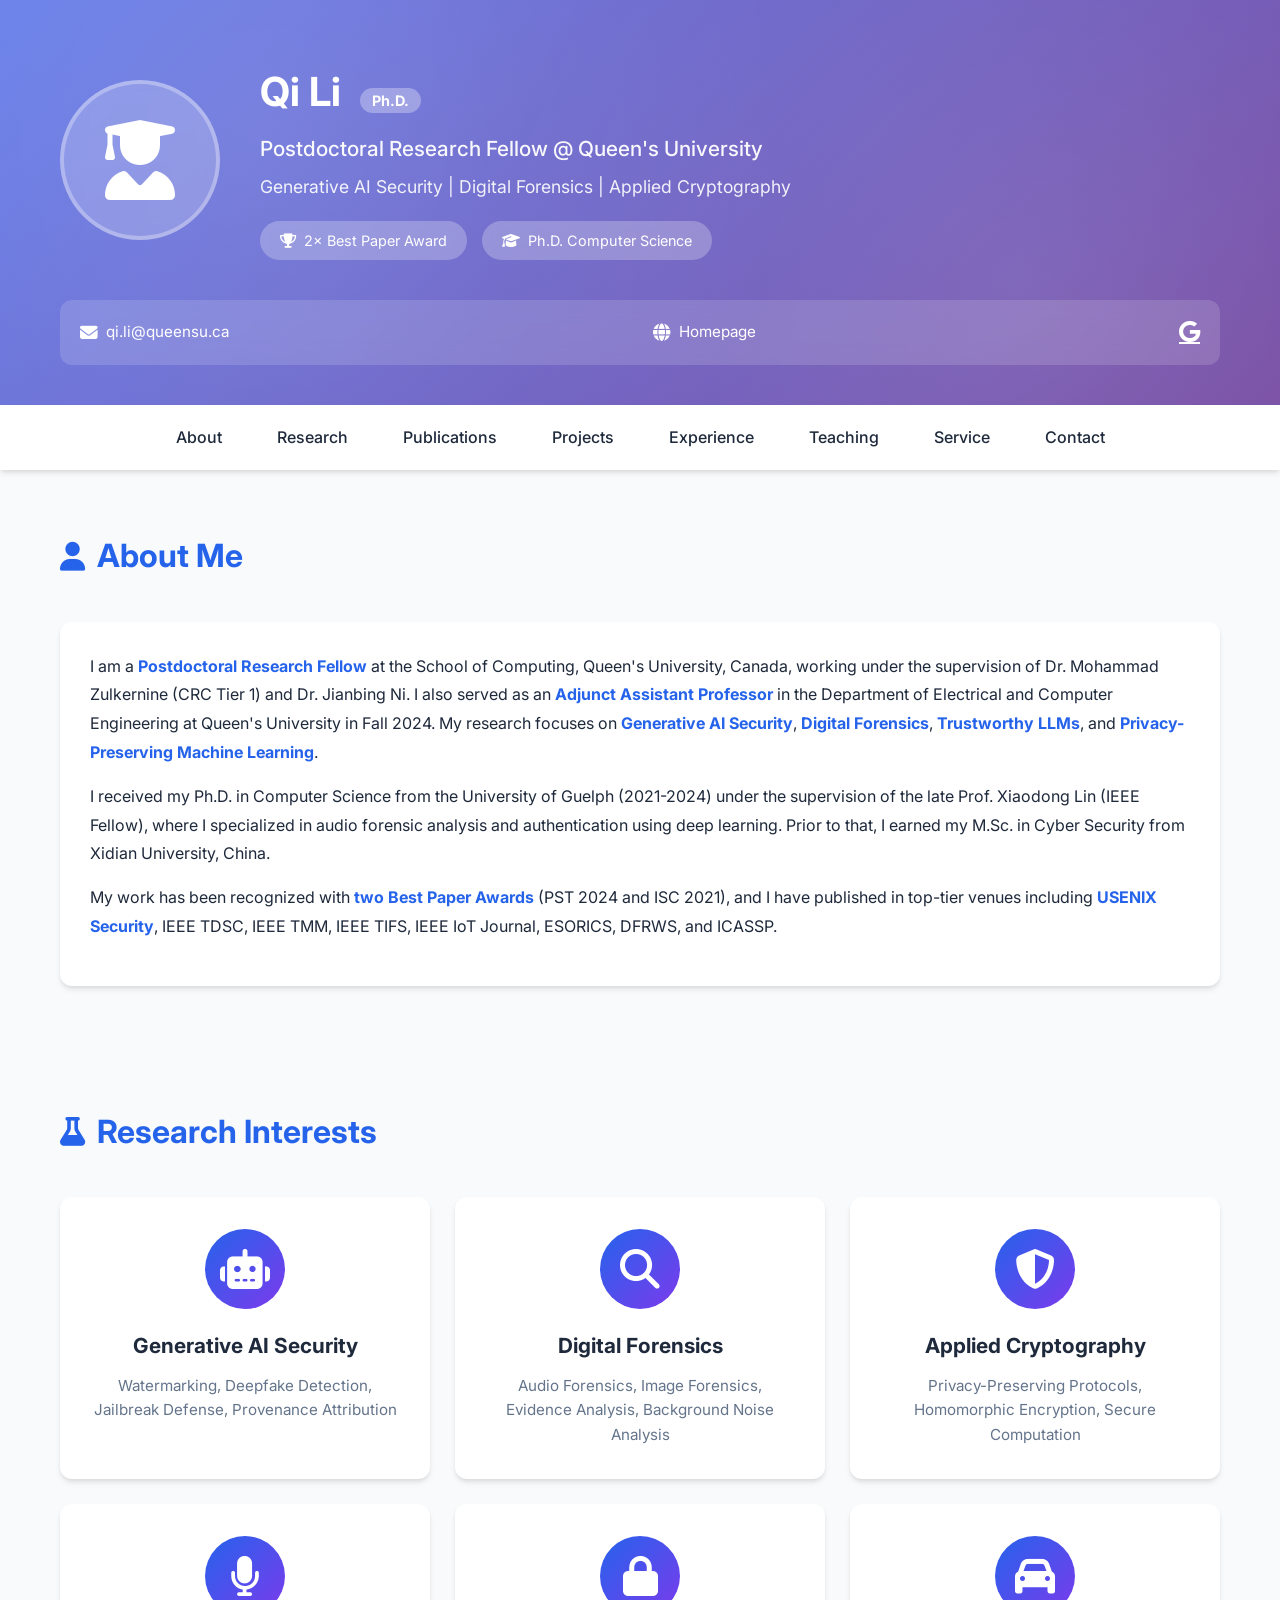
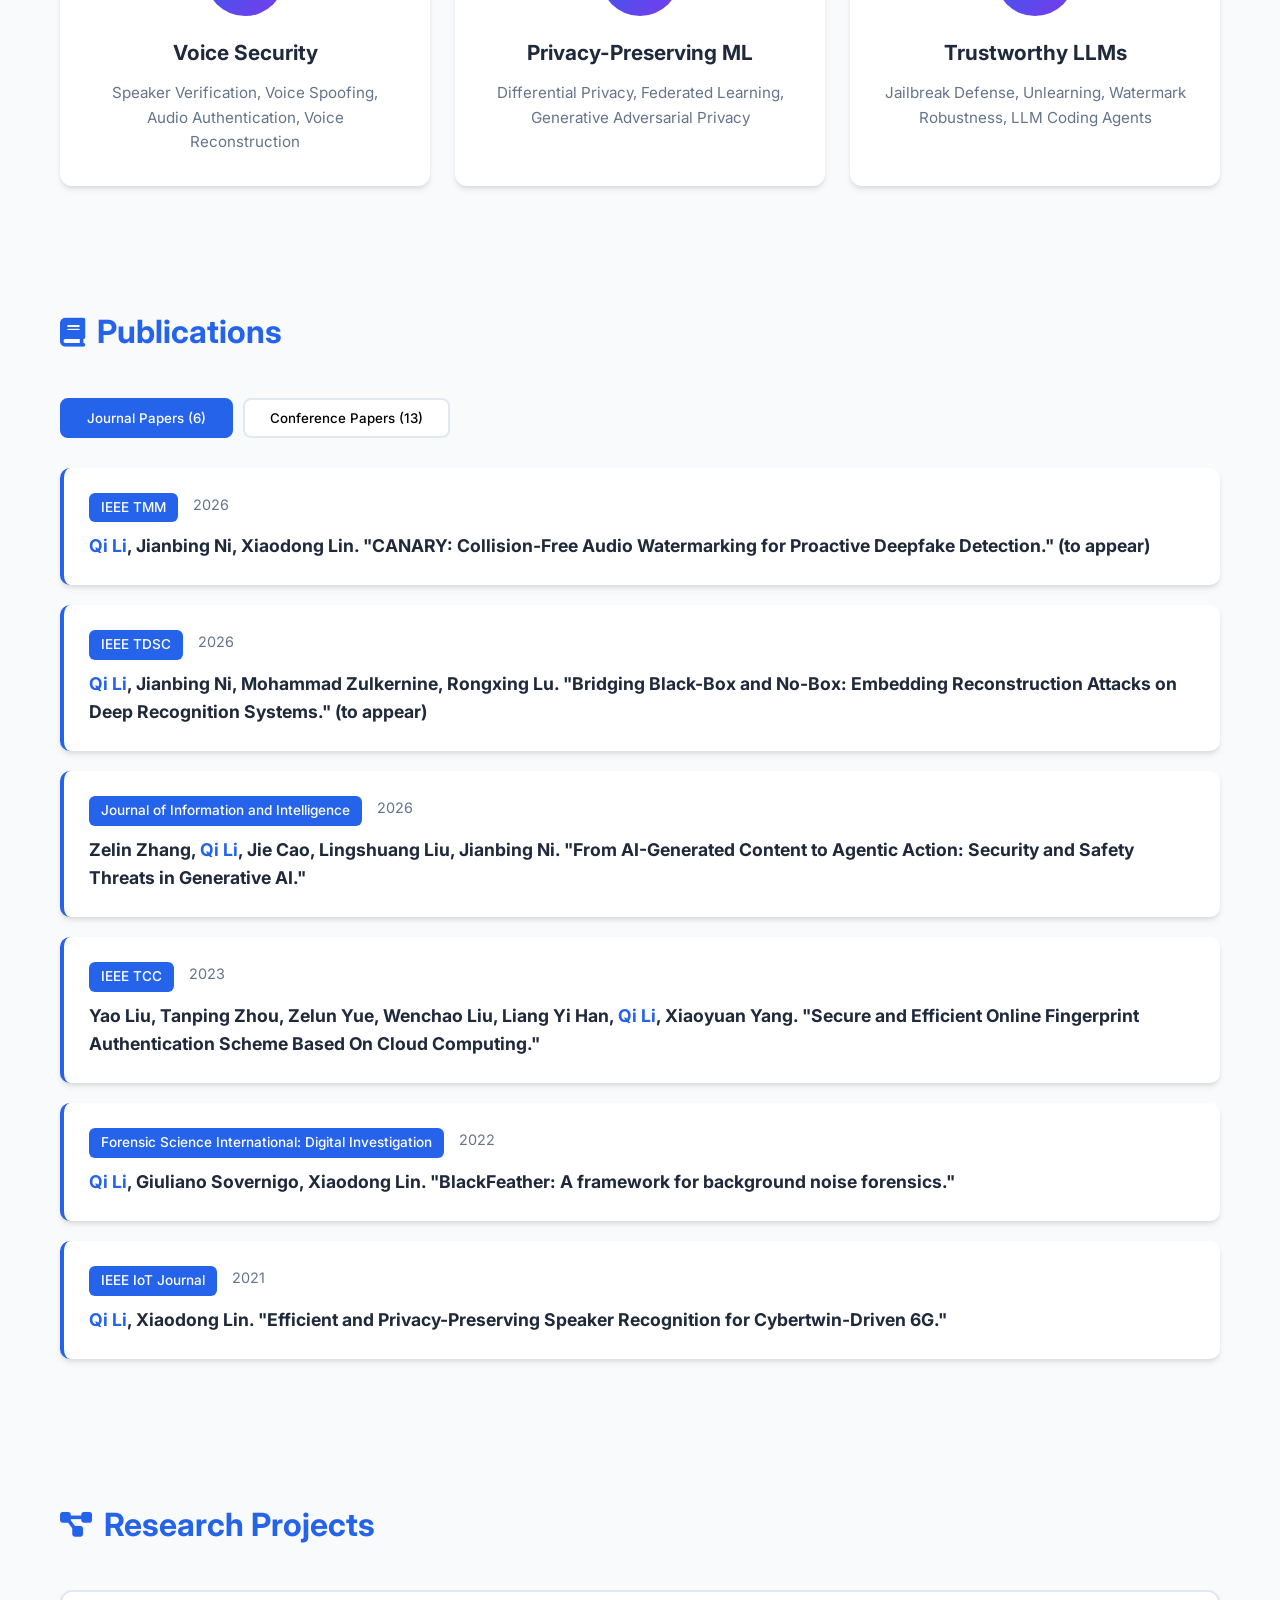
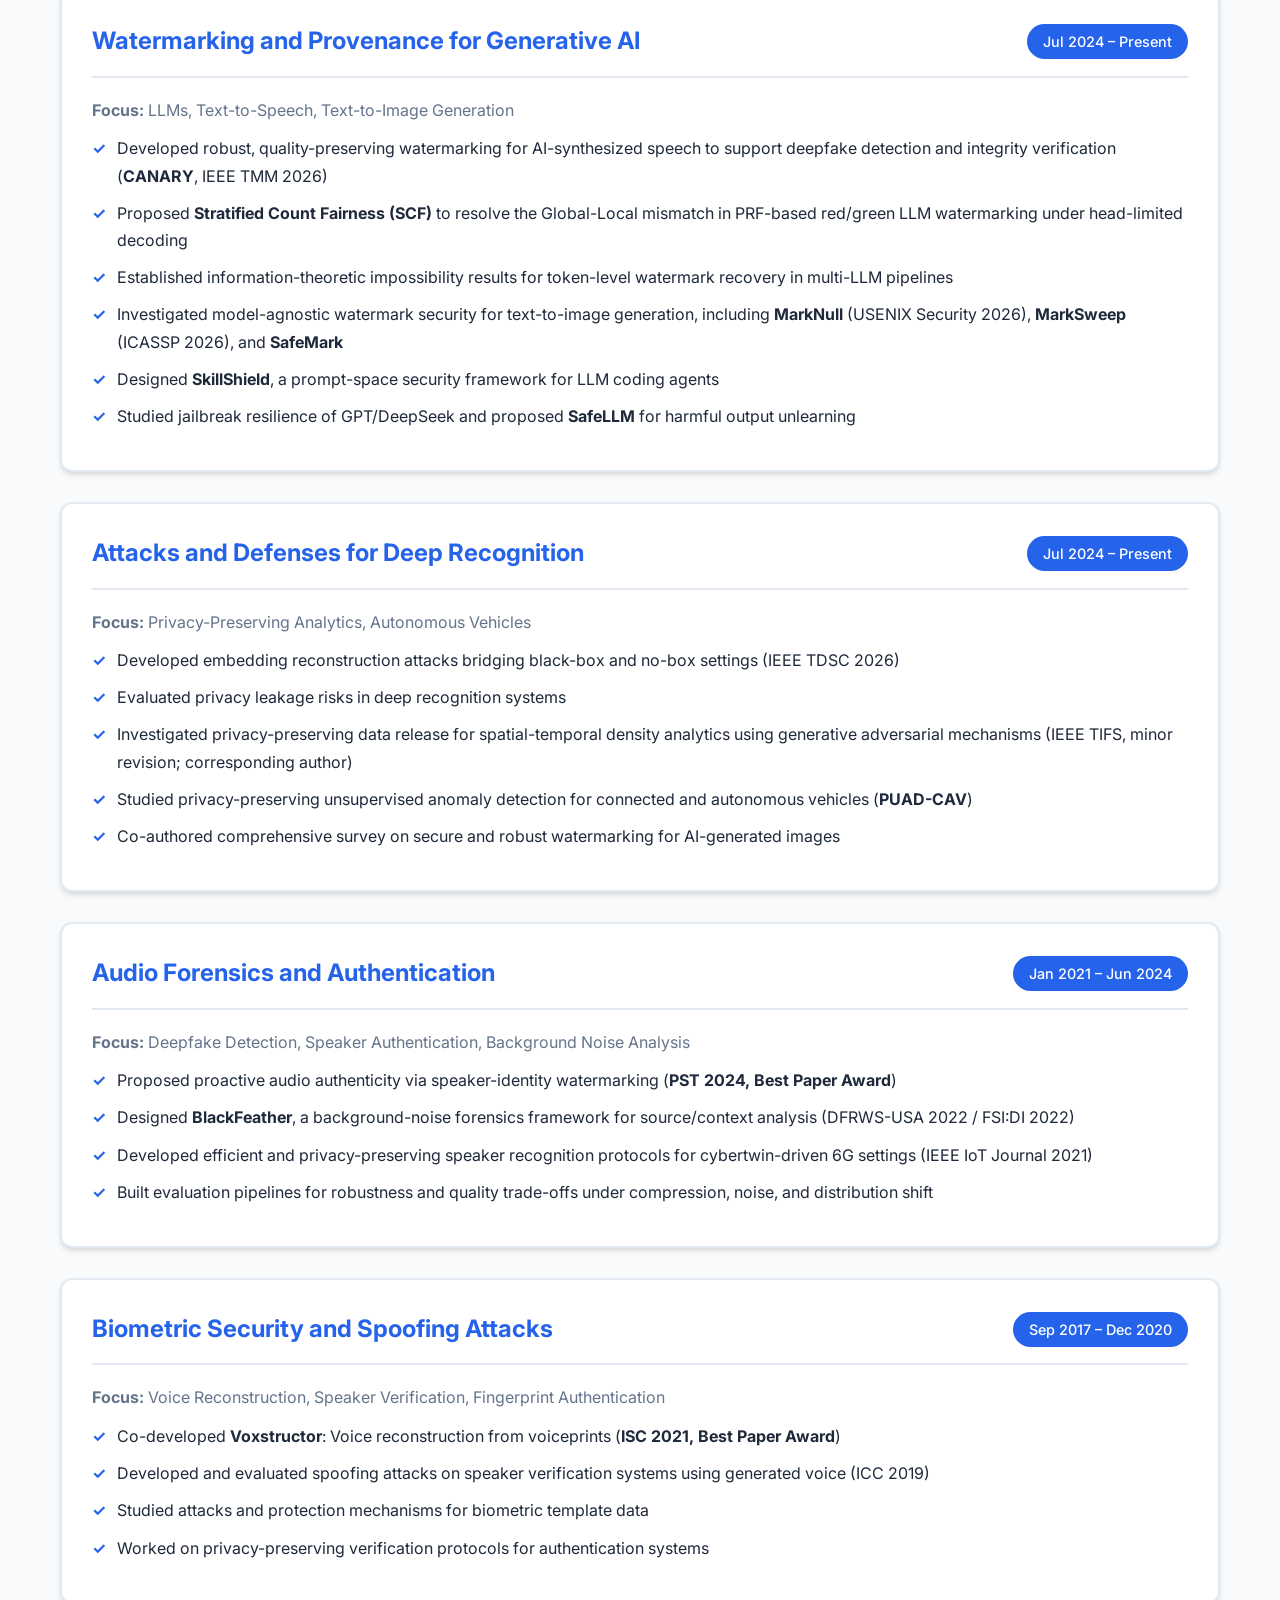
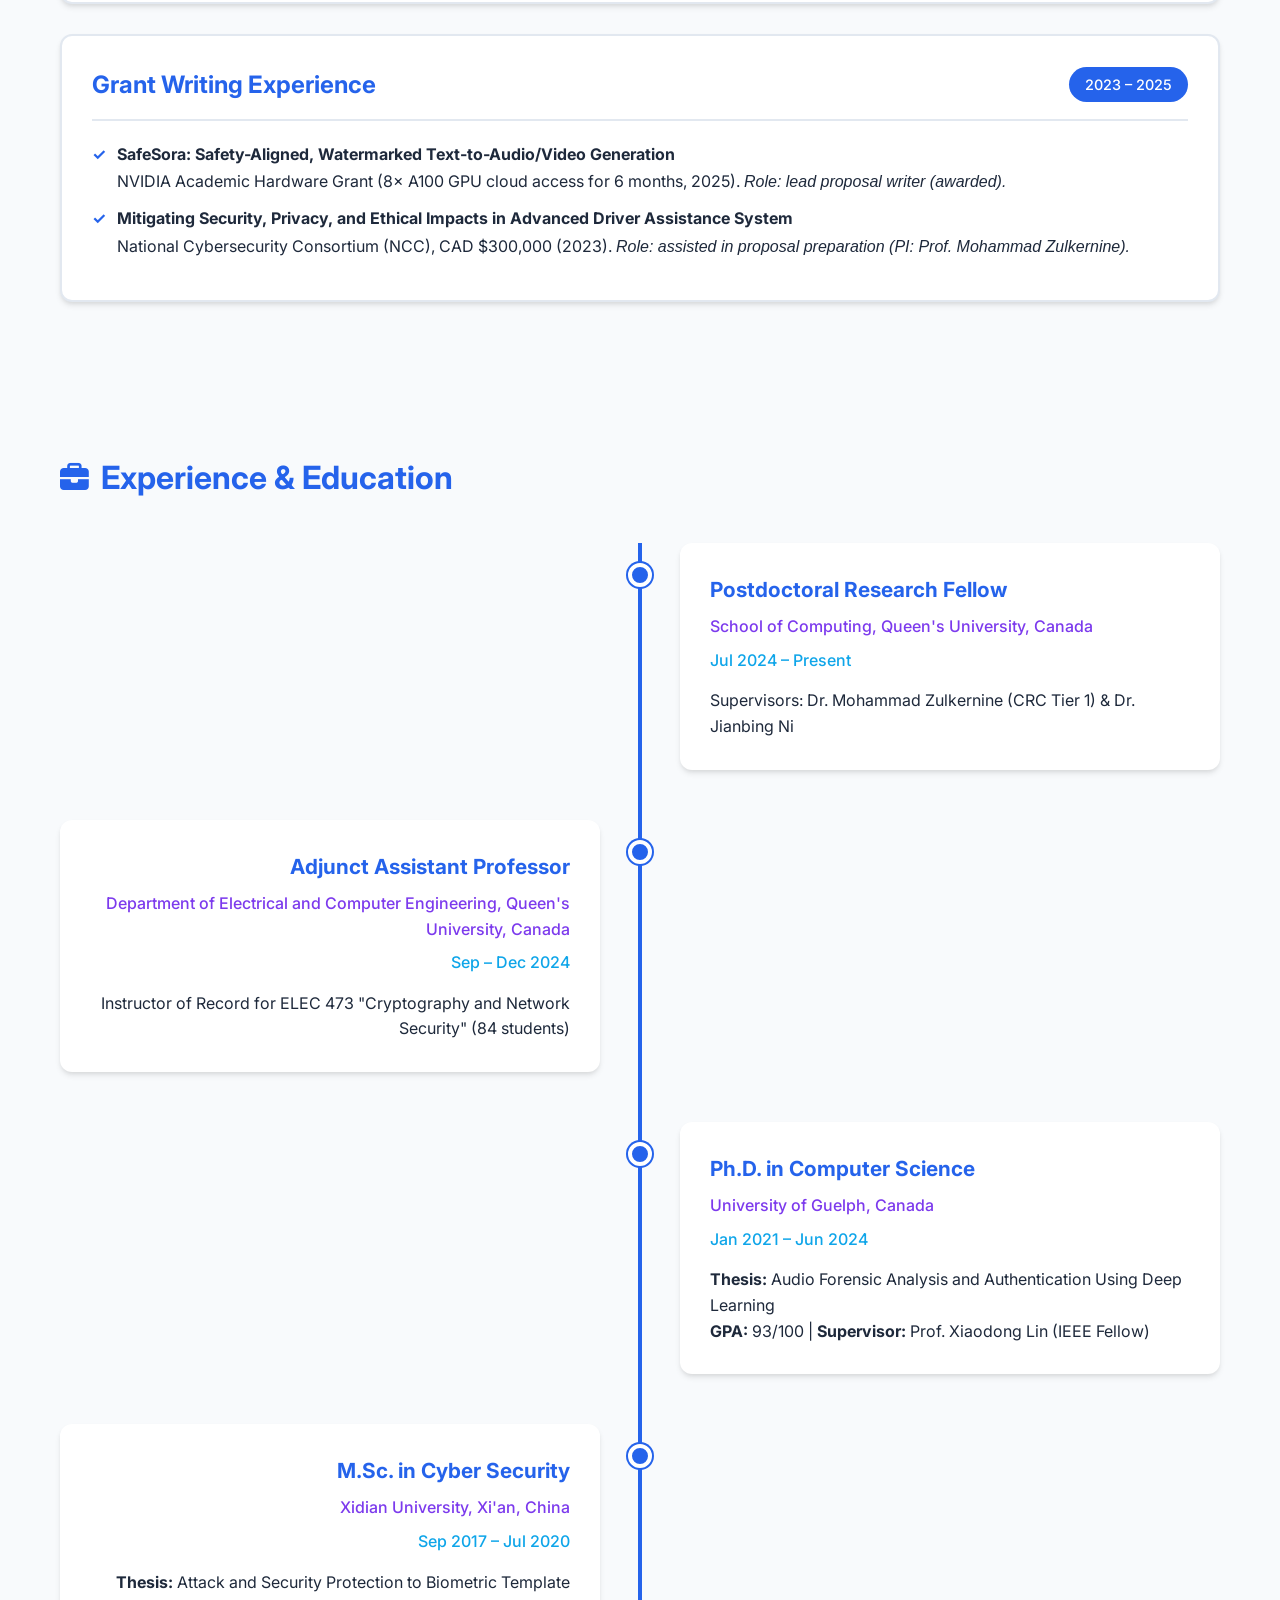
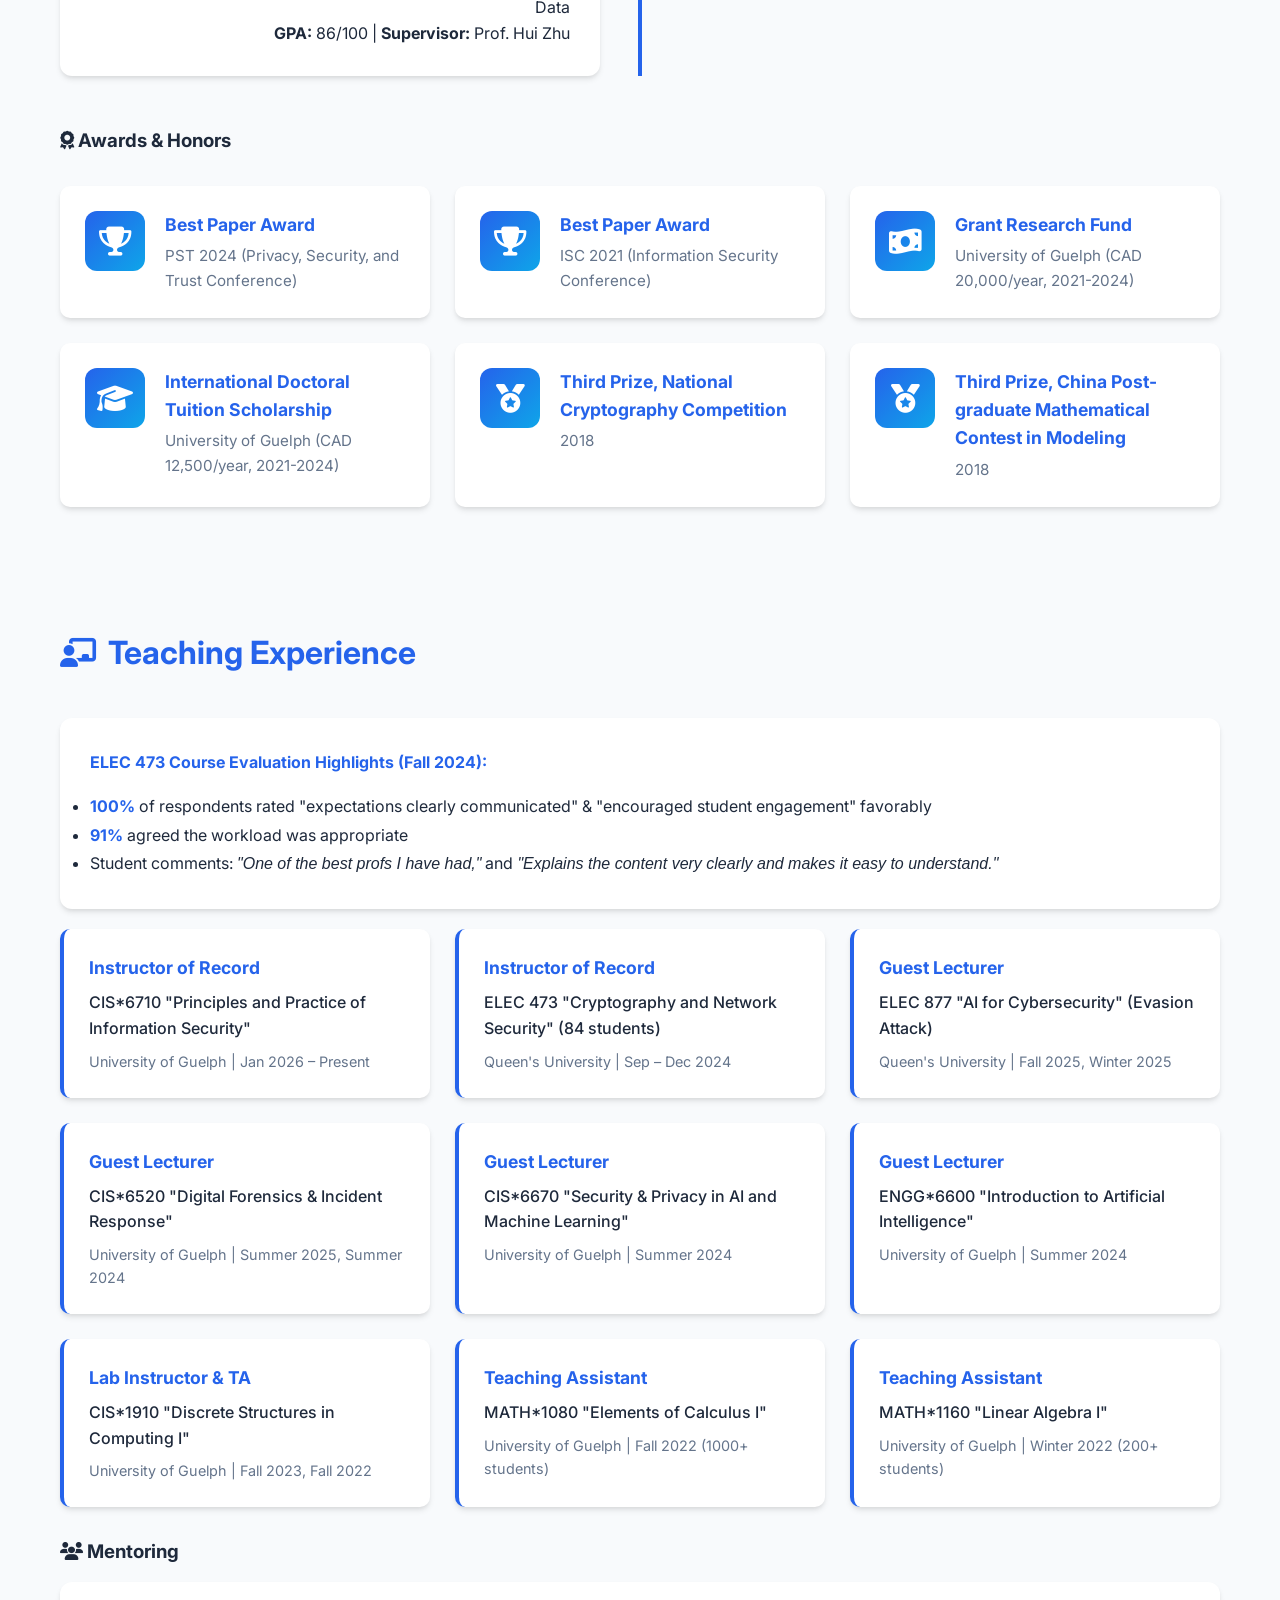
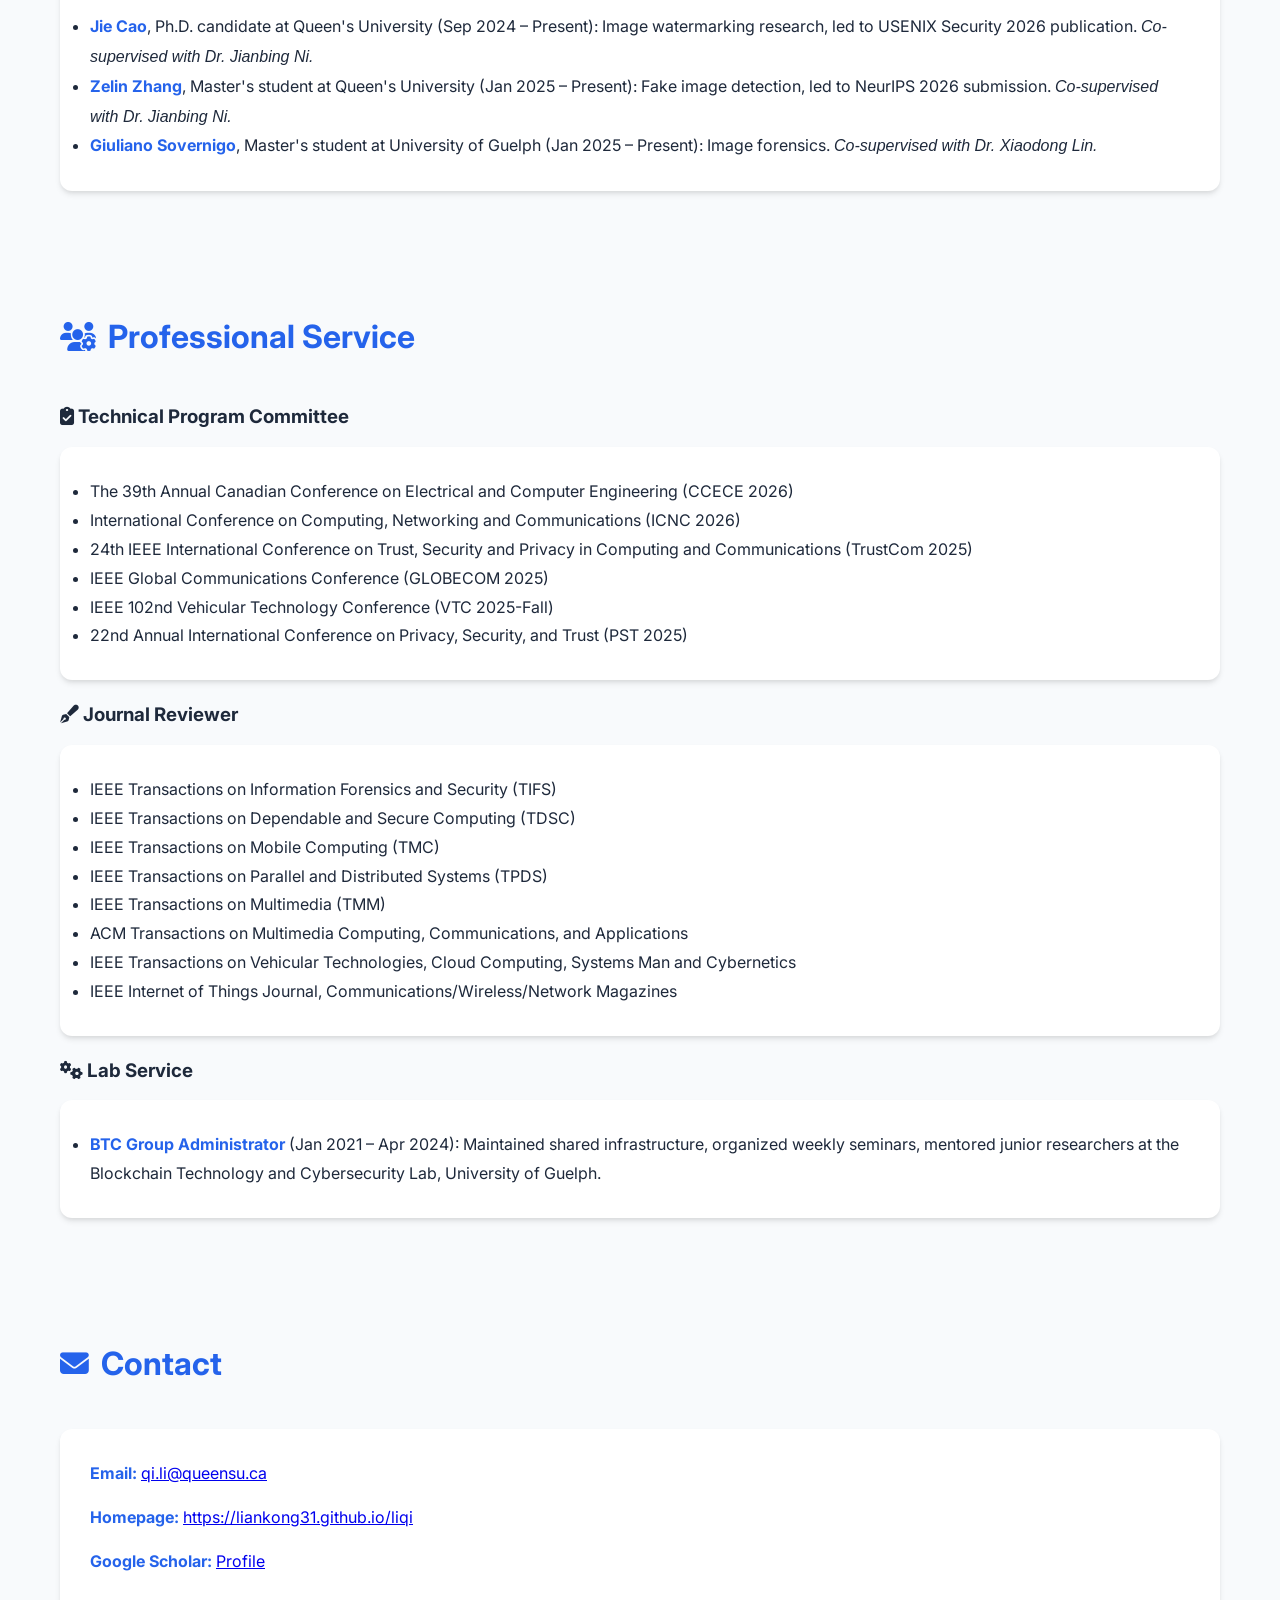
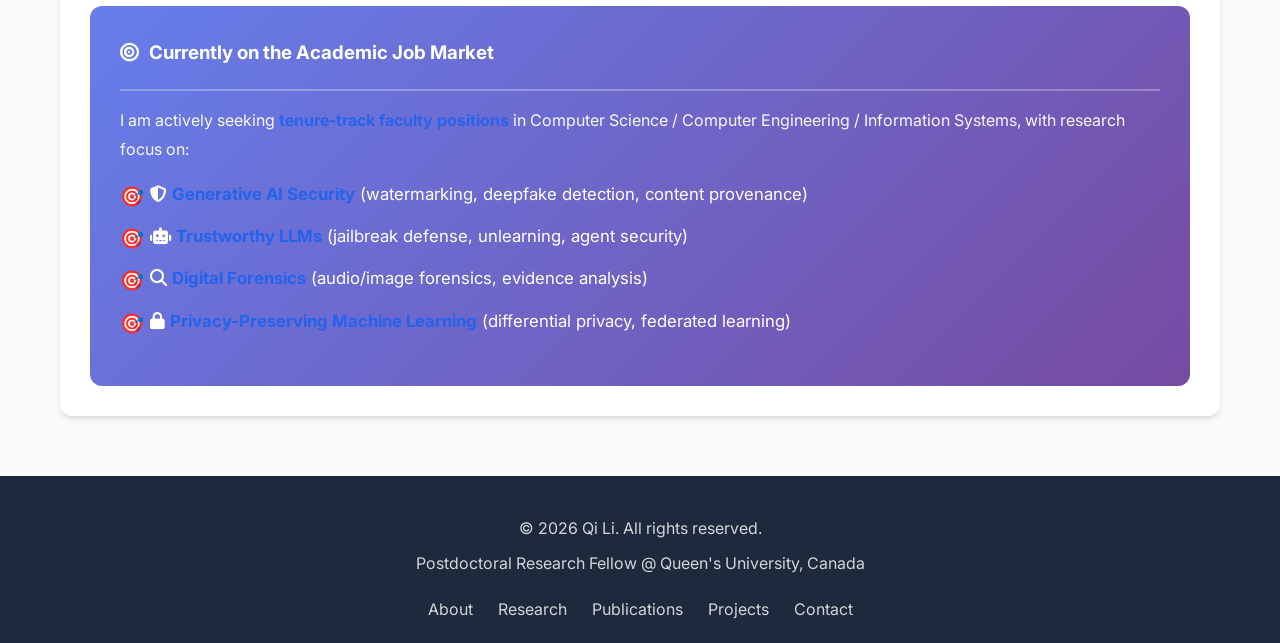
==== commit 976696f4: "Update index.html" ====
--- a/index.html
+++ b/index.html
@@ -128,7 +128,6 @@
             <div class="pubs-tabs">
                 <button class="tab-btn active" data-tab="journal">Journal Papers (6)</button>
                 <button class="tab-btn" data-tab="conference">Conference Papers (13)</button>
-                <button class="tab-btn" data-tab="under-review">Under Review / In Preparation (13)</button>
             </div>
 
             <!-- Journal Papers -->
@@ -274,87 +273,6 @@
                 </div>
             </div>
 
-            <!-- Under Review / In Preparation -->
-            <div id="under-review" class="pubs-content">
-                <div class="publication">
-                    <div class="pub-meta">
-                        <span class="pub-badge">IEEE TIFS</span>
-                        <span class="pub-year">2026</span>
-                        <span class="award-badge">Minor Revision</span>
-                    </div>
-                    <h4>Wenjing Zhang, <strong>Qi Li*</strong>, Ming Li, Ravi Tandon, Xiaodong Lin. "Releasing Spatial-Temporal Density Data with Generative Adversarial Privacy." (*Corresponding Author)</h4>
-                </div>
-                <div class="publication">
-                    <div class="pub-meta">
-                        <span class="pub-badge">ACM CCS 2026</span>
-                        <span class="pub-year">2026</span>
-                    </div>
-                    <h4><strong>Qi Li</strong>, Jianbing Ni, Mohammad Zulkernine. "Information-Theoretic Impossibility of Token-Level Watermark Recovery in Multi-LLM Pipelines." (under review)</h4>
-                </div>
-                <div class="publication">
-                    <div class="pub-meta">
-                        <span class="pub-badge">ACM CCS 2026</span>
-                        <span class="pub-year">2026</span>
-                    </div>
-                    <h4>Xiaodong Wu, Zhimin Zhao, <strong>Qi Li</strong>, Bram Adams, Jianbing Ni. "SkillShield: Prompt-Space Security Skills for LLM Coding Agents." (under review)</h4>
-                </div>
-                <div class="publication">
-                    <div class="pub-meta">
-                        <span class="pub-badge">ACM CCS 2026</span>
-                        <span class="pub-year">2026</span>
-                    </div>
-                    <h4><strong>Qi Li</strong>, Jianbing Ni, Mohammad Zulkernine. "MIRAGE: Robust and Undetectable Watermarking for Diffusion-Generated Images." (to be submitted)</h4>
-                </div>
-                <div class="publication">
-                    <div class="pub-meta">
-                        <span class="pub-badge">NeurIPS 2026</span>
-                        <span class="pub-year">2026</span>
-                    </div>
-                    <h4><strong>Qi Li</strong>, Jie Cao, Jianbing Ni, Mohammad Zulkernine. "Stratified Count Fairness: Resolving the Global-Local Mismatch in Red-Green LLM Watermarking." (to be submitted)</h4>
-                </div>
-                <div class="publication">
-                    <div class="pub-meta">
-                        <span class="pub-badge">NeurIPS 2026</span>
-                        <span class="pub-year">2026</span>
-                    </div>
-                    <h4>Zelin Zhang, <strong>Qi Li</strong>, Lingshuang Liu, Jianbing Ni, Yong Yu, Xiaodong Wu. "Manifold Signatures: Detecting AI-Generated Images from Diffusion Inversion Geometry." (submitted)</h4>
-                </div>
-                <div class="publication">
-                    <div class="pub-meta">
-                        <span class="pub-badge">NeurIPS 2026</span>
-                        <span class="pub-year">2026</span>
-                    </div>
-                    <h4>Xiaodong Wu, <strong>Qi Li</strong>, Jie Cao, Xiangman Li, Lingshuang Liu, Jianbing Ni. "Are Watermarked Images Editable? SafeMark for Watermark-Preserving Text-Guided Image Editing." (to be submitted)</h4>
-                </div>
-                <div class="publication">
-                    <div class="pub-meta">
-                        <span class="pub-badge">IEEE TDSC</span>
-                        <span class="pub-year">2026</span>
-                    </div>
-                    <h4>Xiangman Li, Xiaodong Wu, <strong>Qi Li</strong>, Jianbing Ni, Rongxing Lu. "SafeLLM: Unlearning Harmful Outputs from Large Language Models against Jailbreak Attacks." (under review)</h4>
-                </div>
-                <div class="publication">
-                    <div class="pub-meta">
-                        <span class="pub-badge">IEEE IoT Journal</span>
-                        <span class="pub-year">2026</span>
-                    </div>
-                    <h4>Razieh Abbasi, <strong>Qi Li</strong>, Jianbing Ni, Mohammad Zulkernine. "PUAD-CAV: Privacy-Preserving Unsupervised Anomaly Detection for Connected and Autonomous Vehicles." (under review)</h4>
-                </div>
-                <div class="publication">
-                    <div class="pub-meta">
-                        <span class="pub-badge">Engineering</span>
-                        <span class="pub-year">2026</span>
-                    </div>
-                    <h4>Jianbing Ni, Jie Cao, <strong>Qi Li</strong>, Zelin Zhang, Rongxing Lu, Xuemin (Sherman) Shen. "Secure and Robust Watermarking for AI-generated Images: A Comprehensive Survey." (under review)</h4>
-                </div>
-                <div class="publication">
-                    <div class="pub-meta">
-                        <span class="pub-badge">DFRWS APAC 2026</span>
-                        <span class="pub-year">2026</span>
-                    </div>
-                    <h4><strong>Qi Li</strong>, Xiaodong Lin, Jianbing Ni, Mohammad Zulkernine. "Deep Learning-Based Facial Reconstruction from Eyewitness Accounts in Forensics." (submitted)</h4>
-                </div>
-            </div>
         </section>
 
         <!-- Projects Section -->
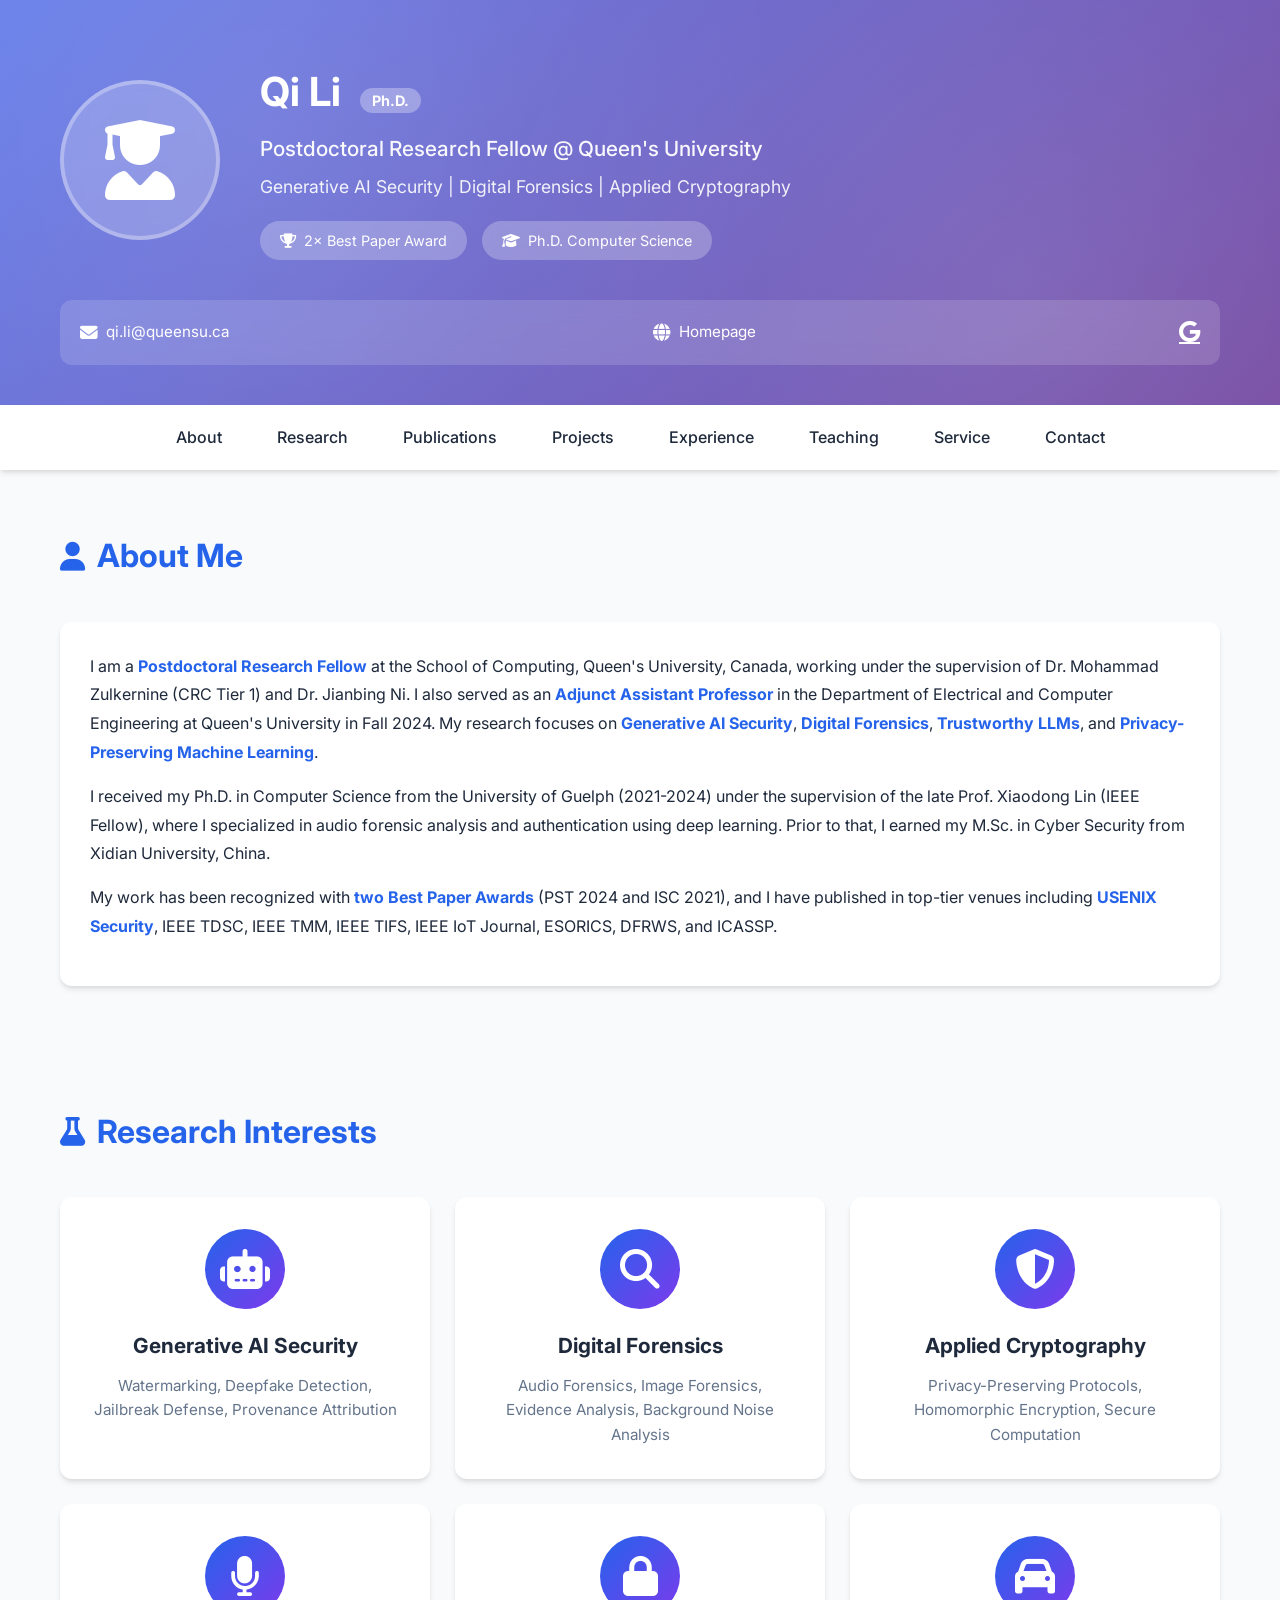
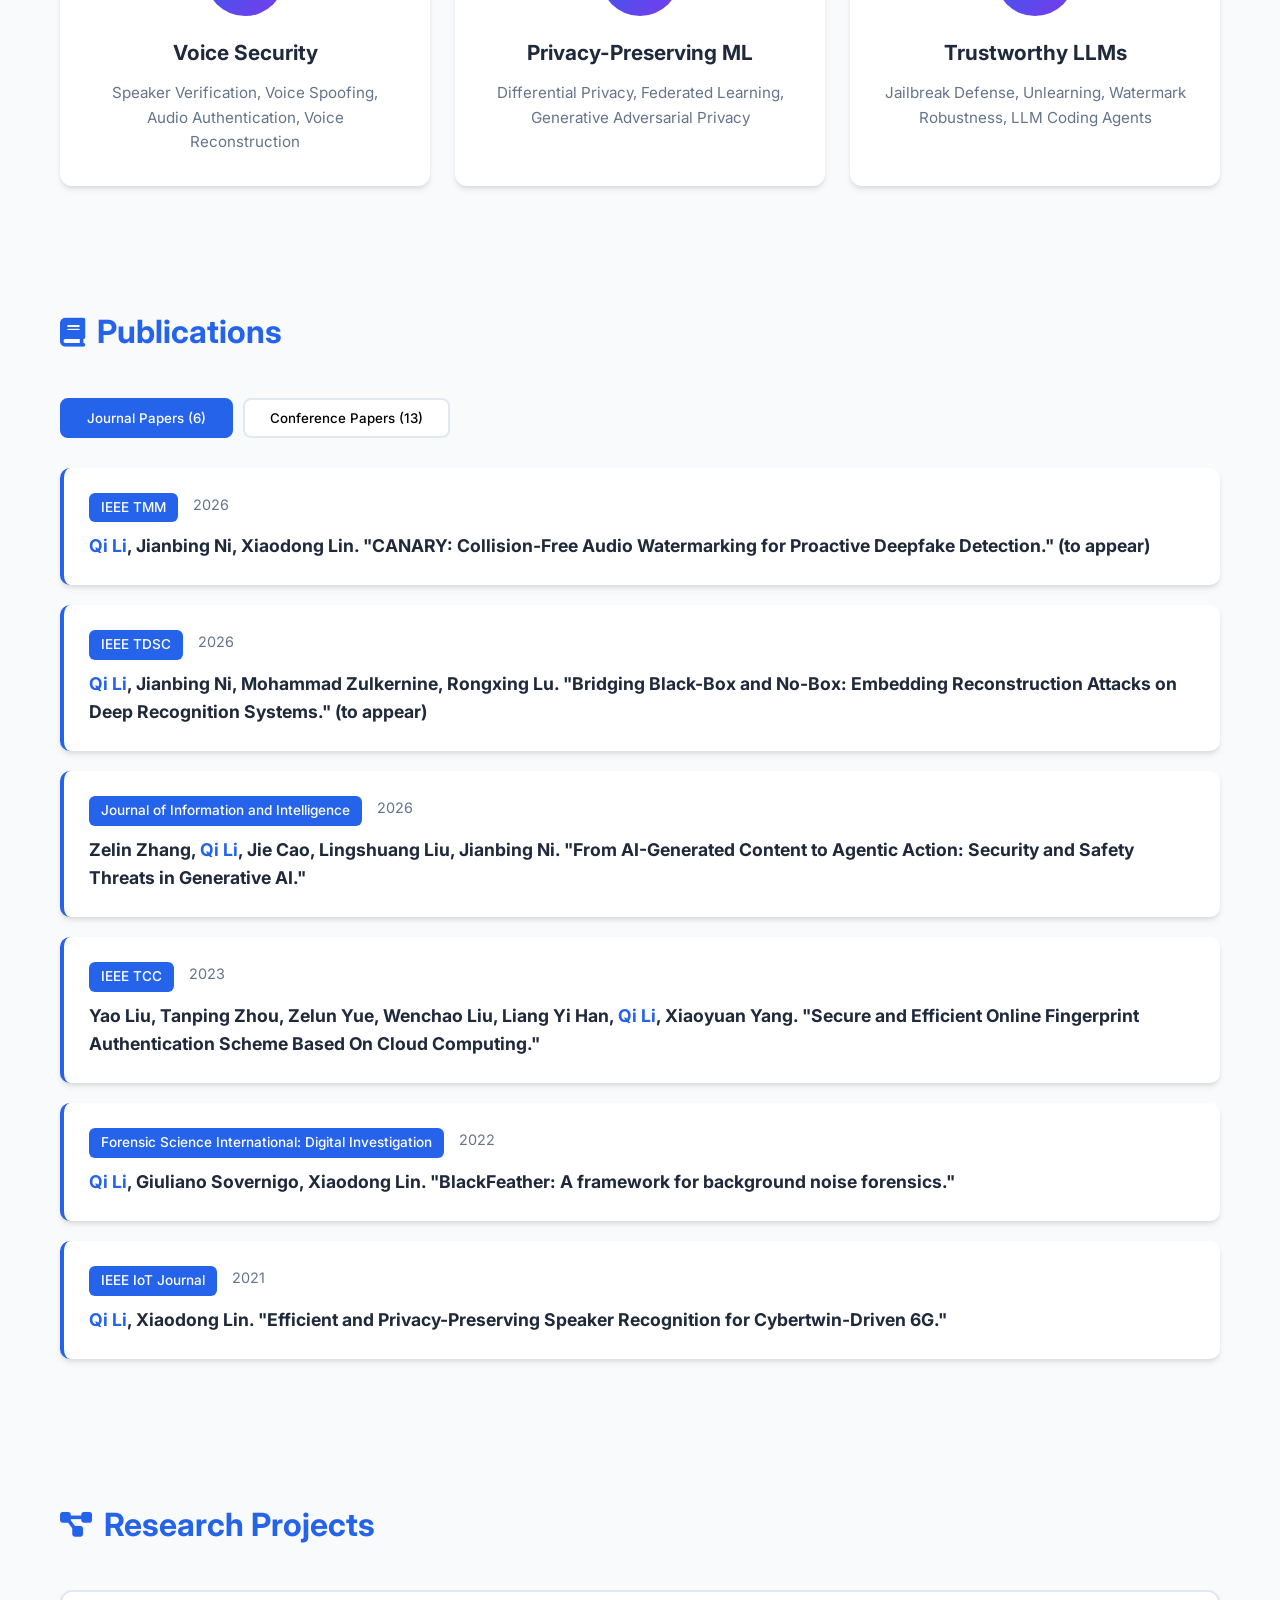
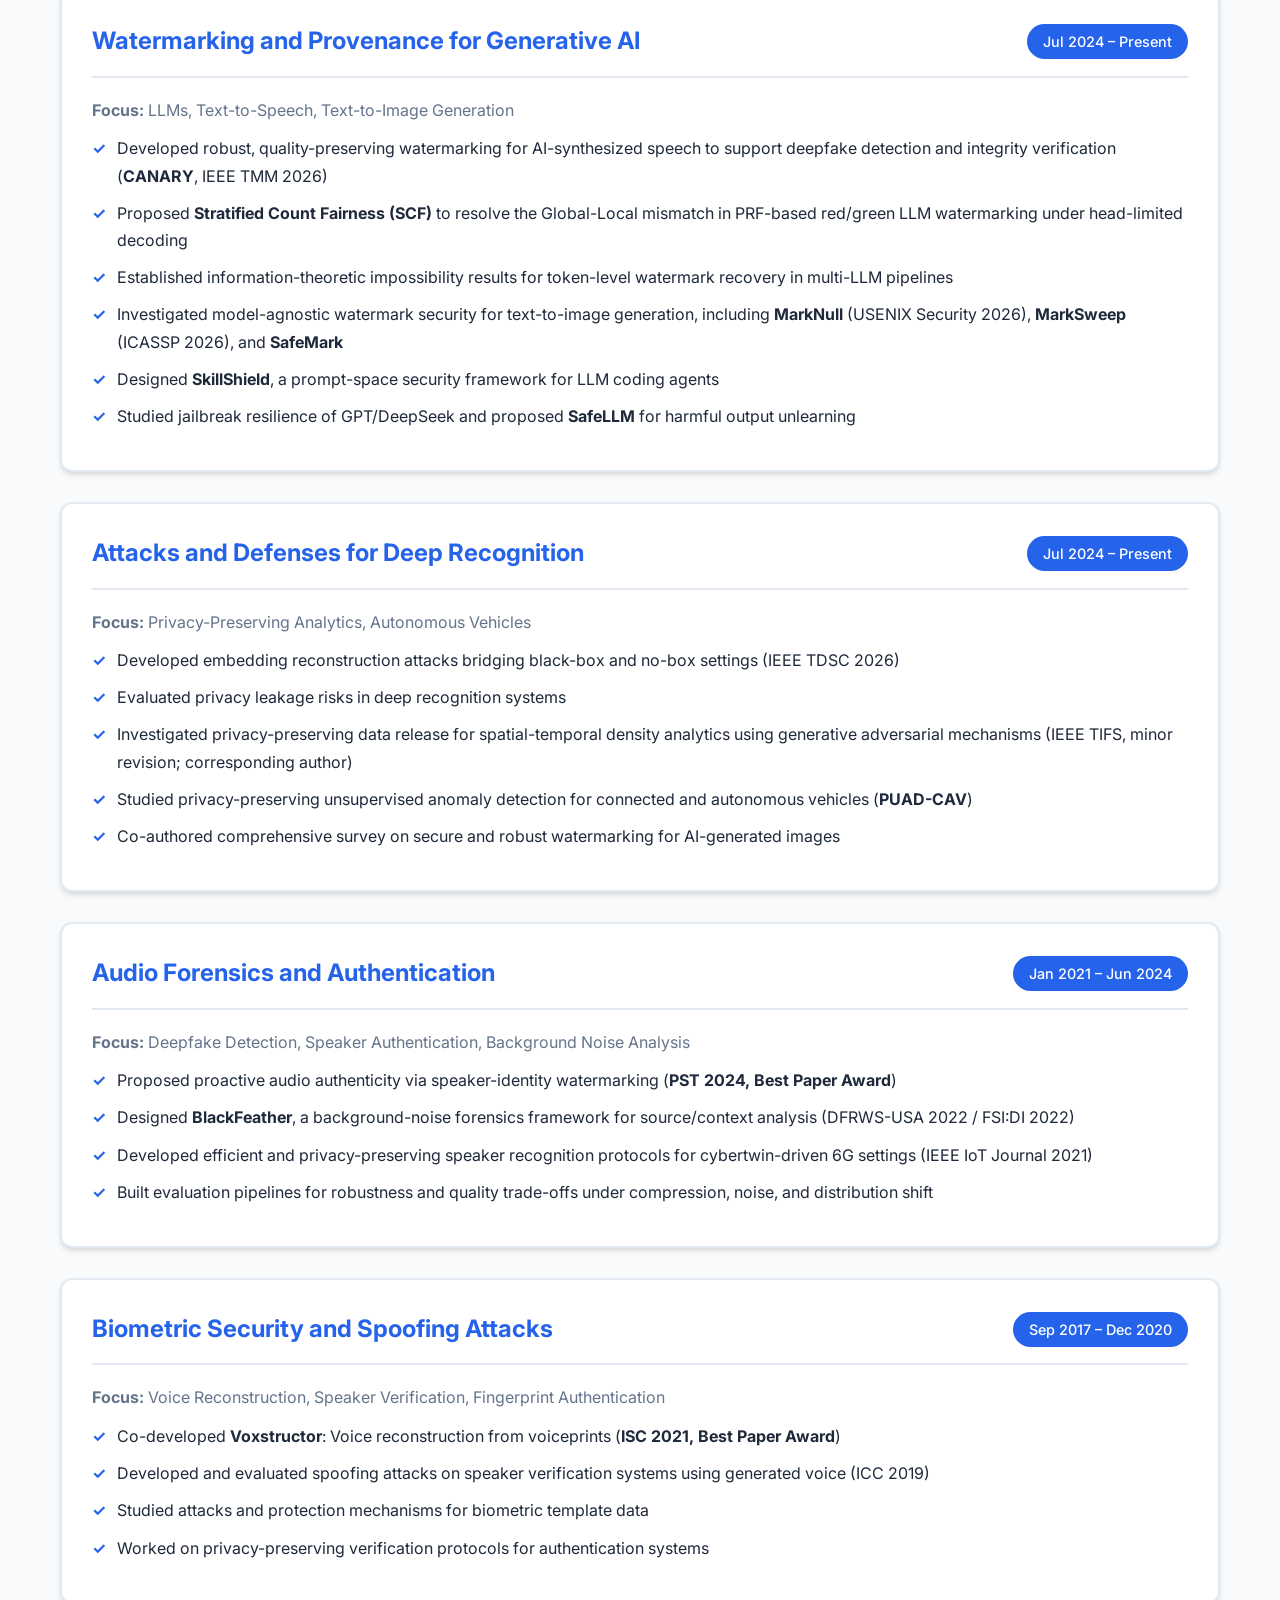
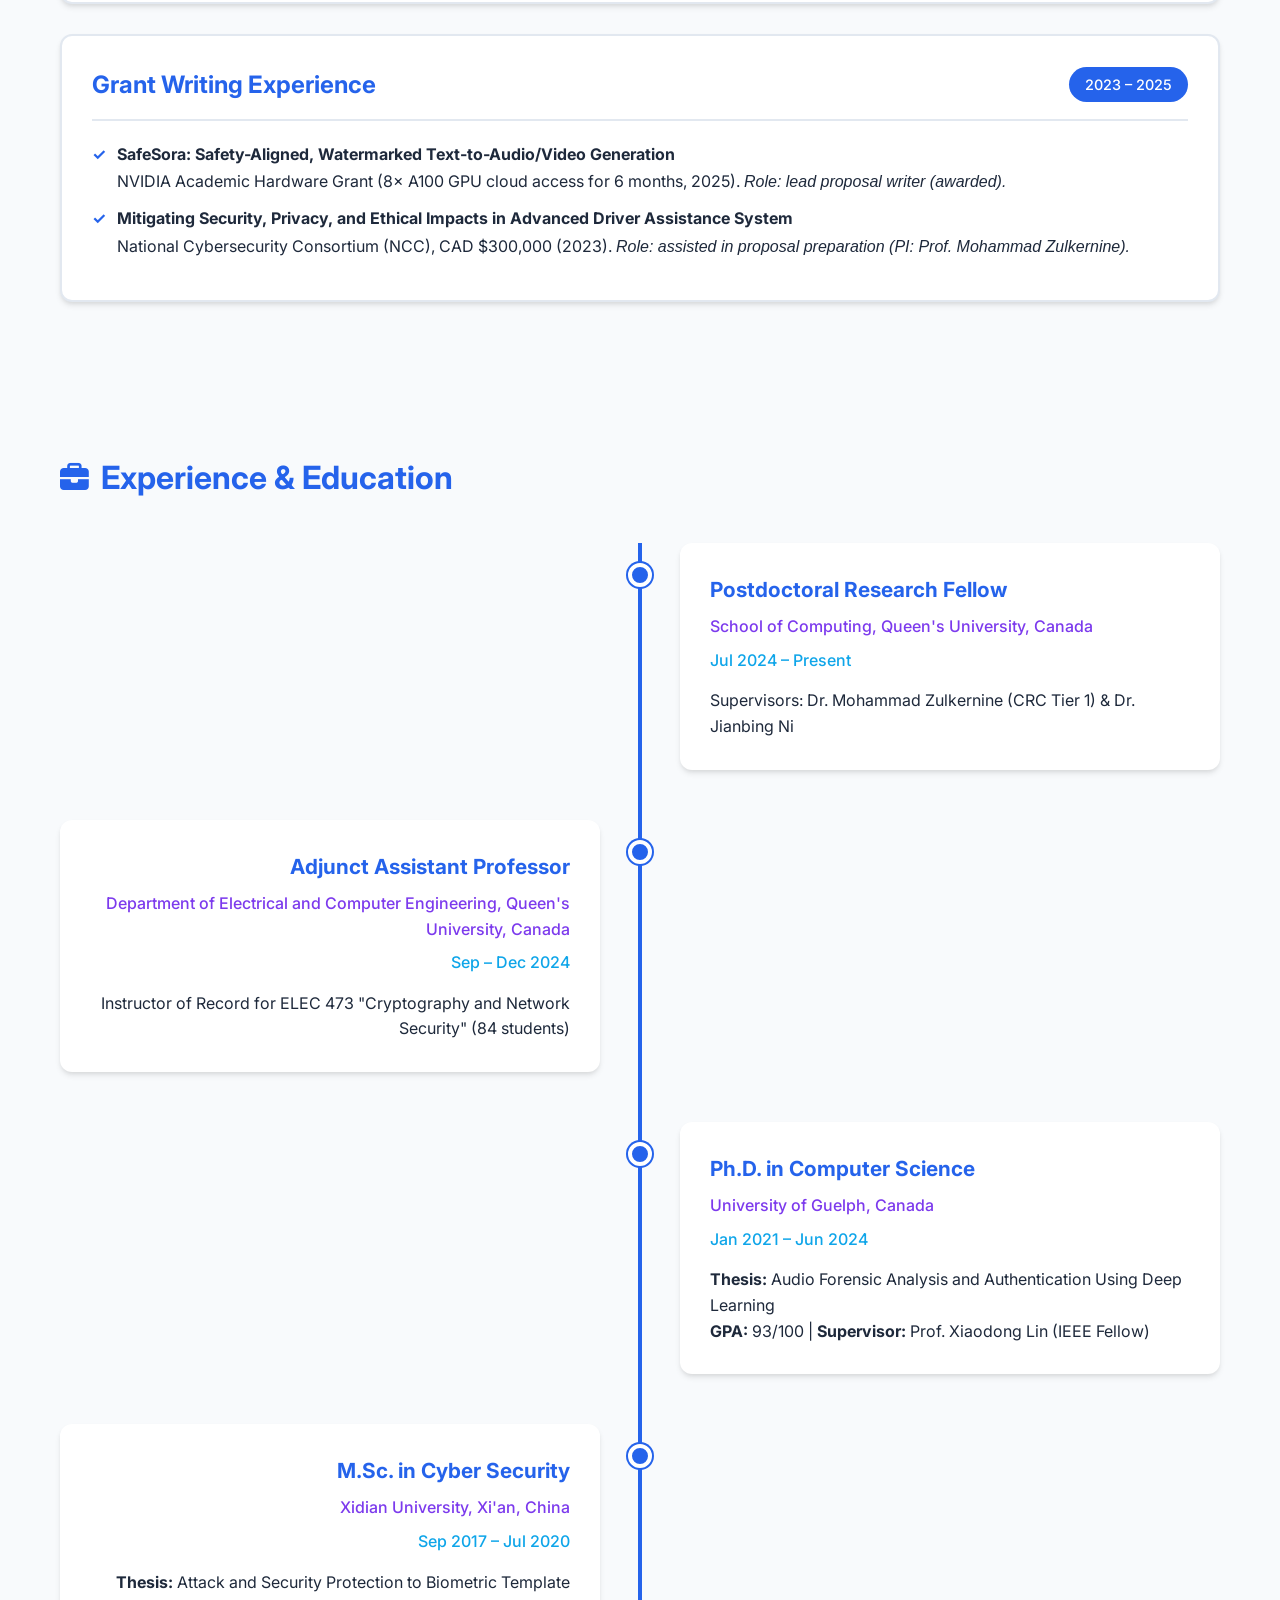
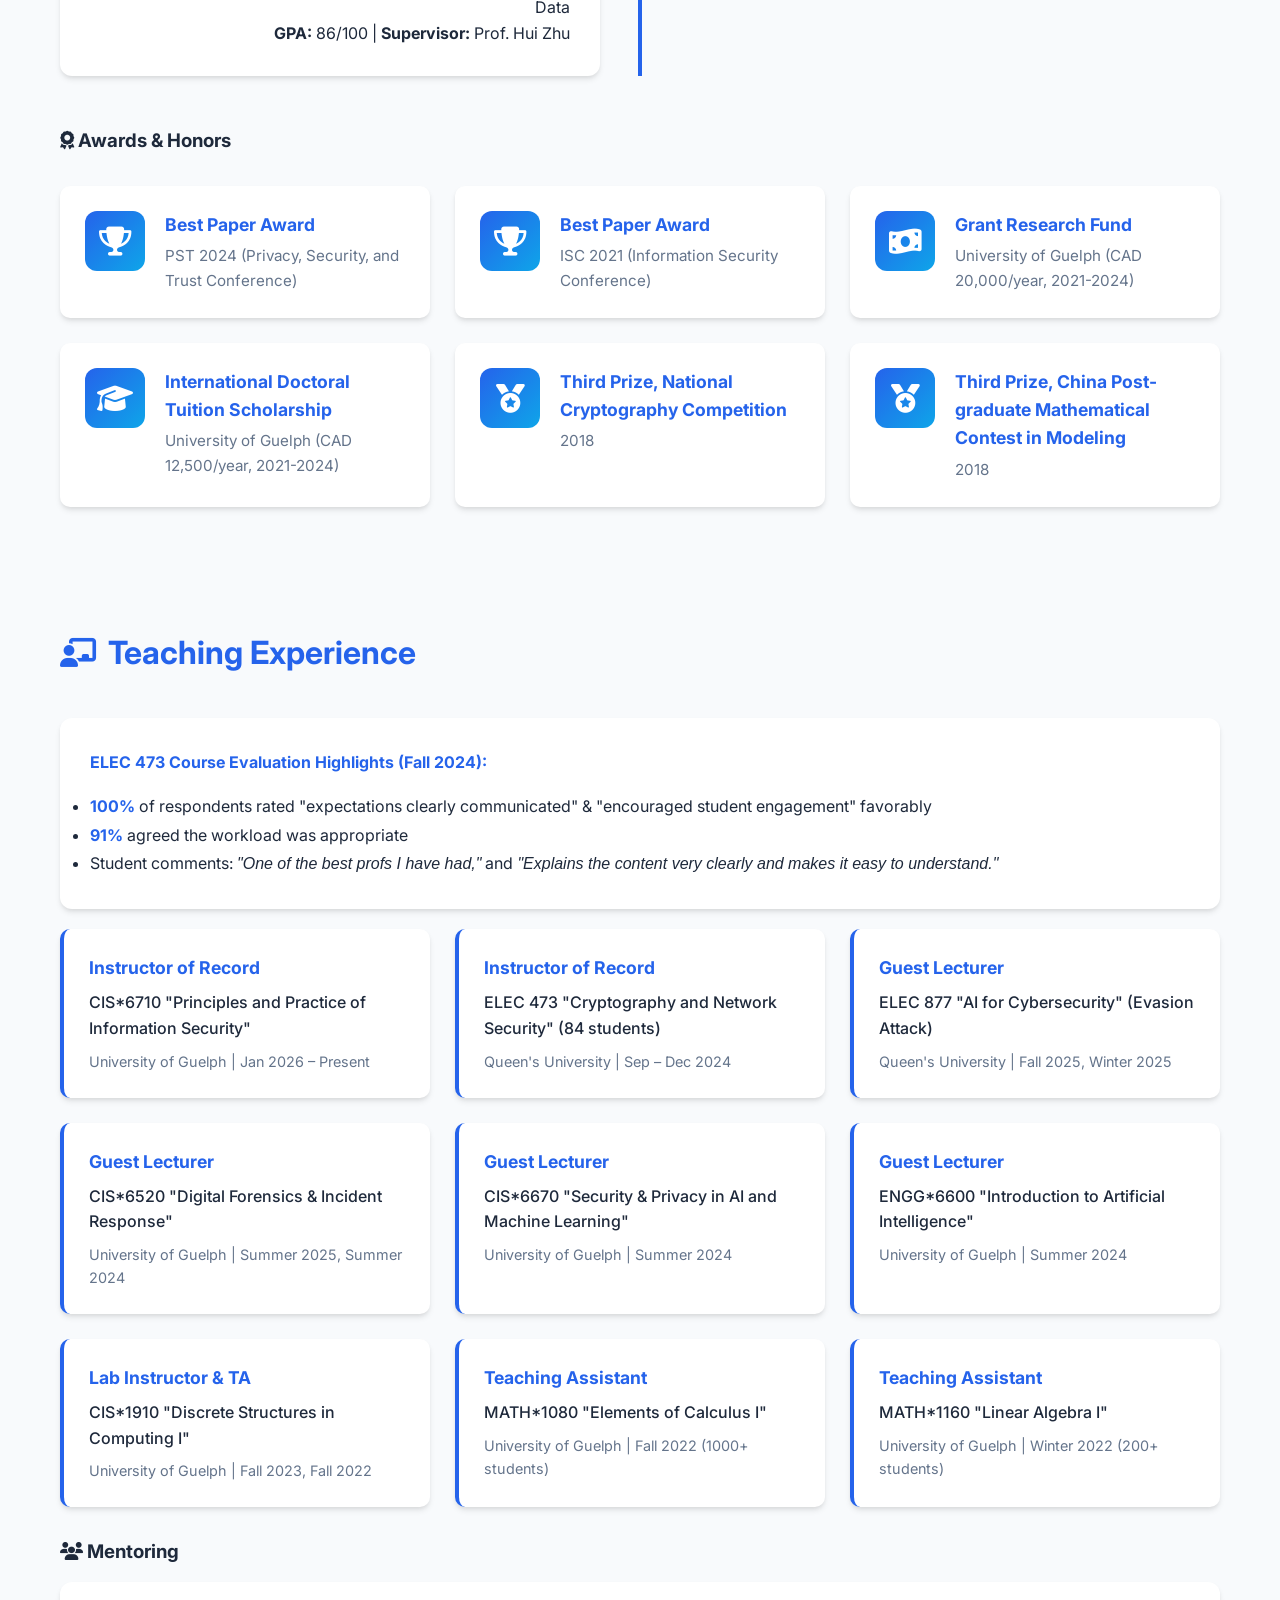
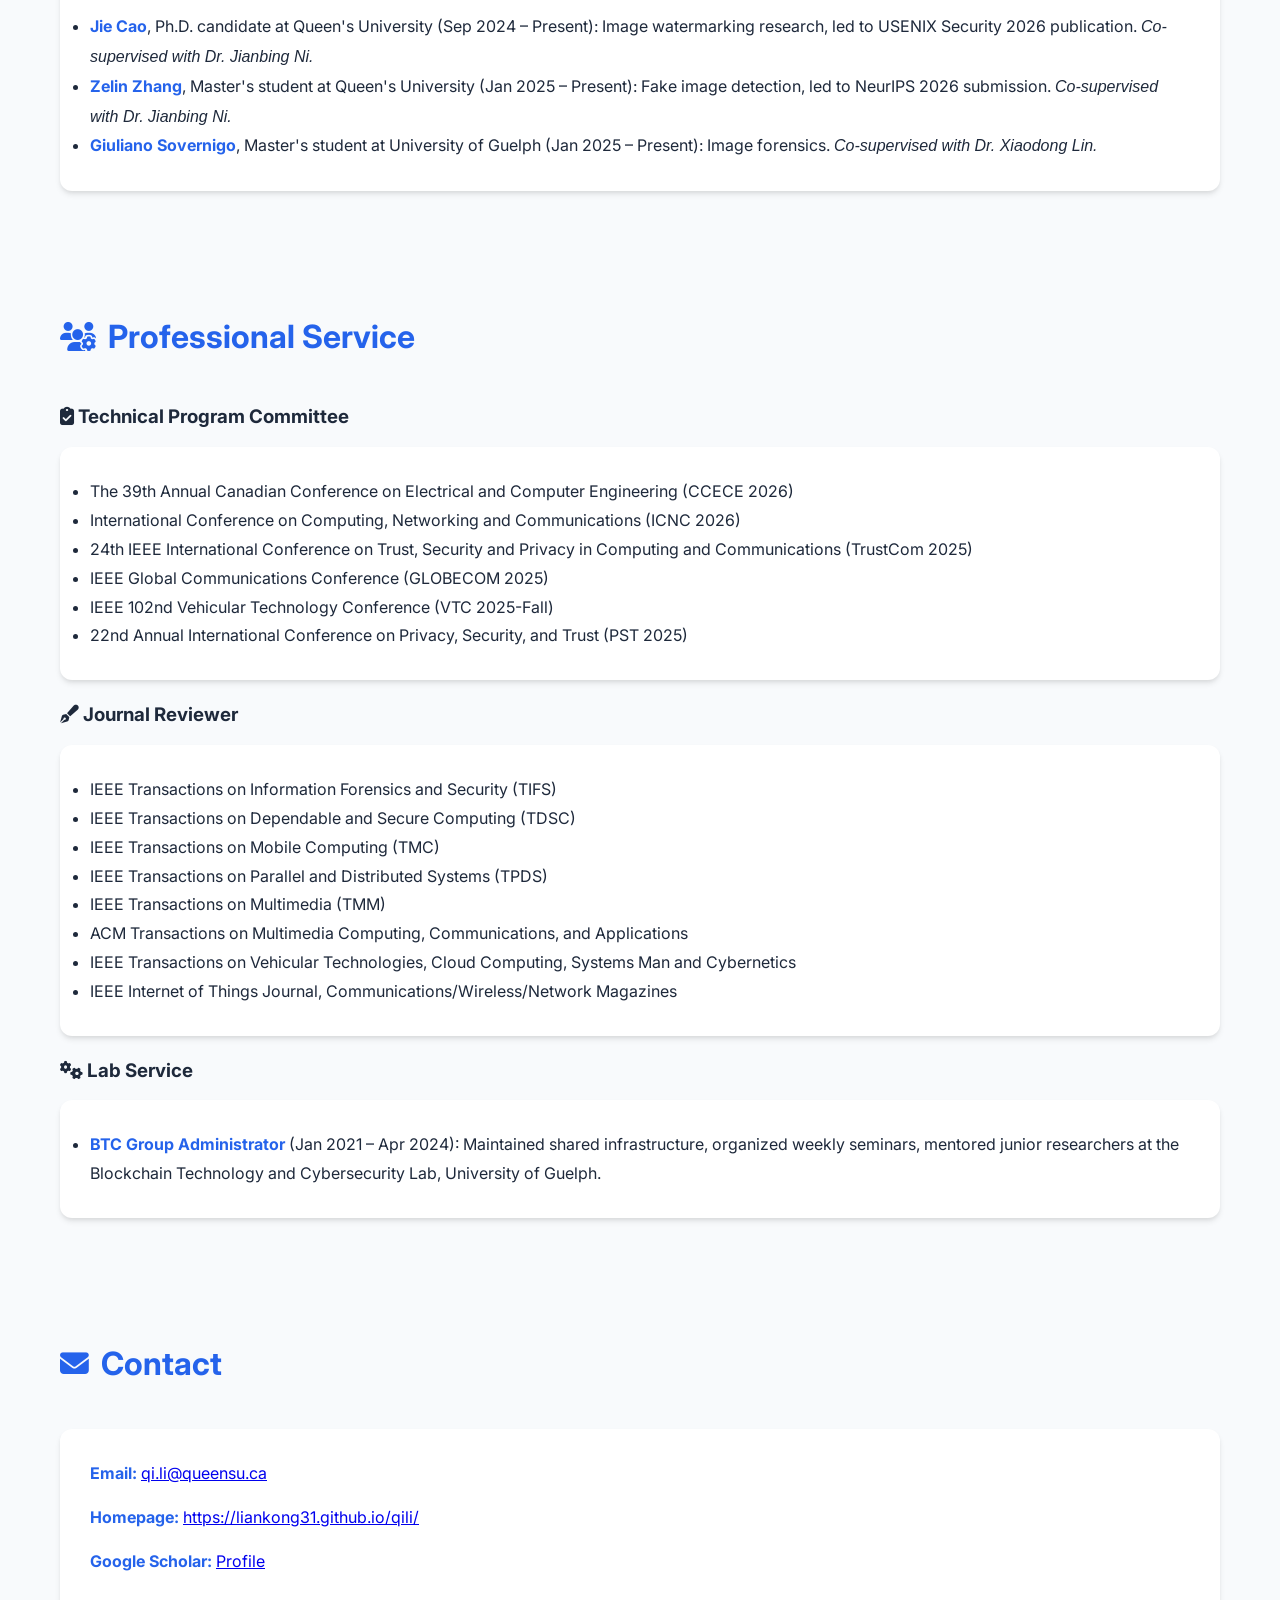
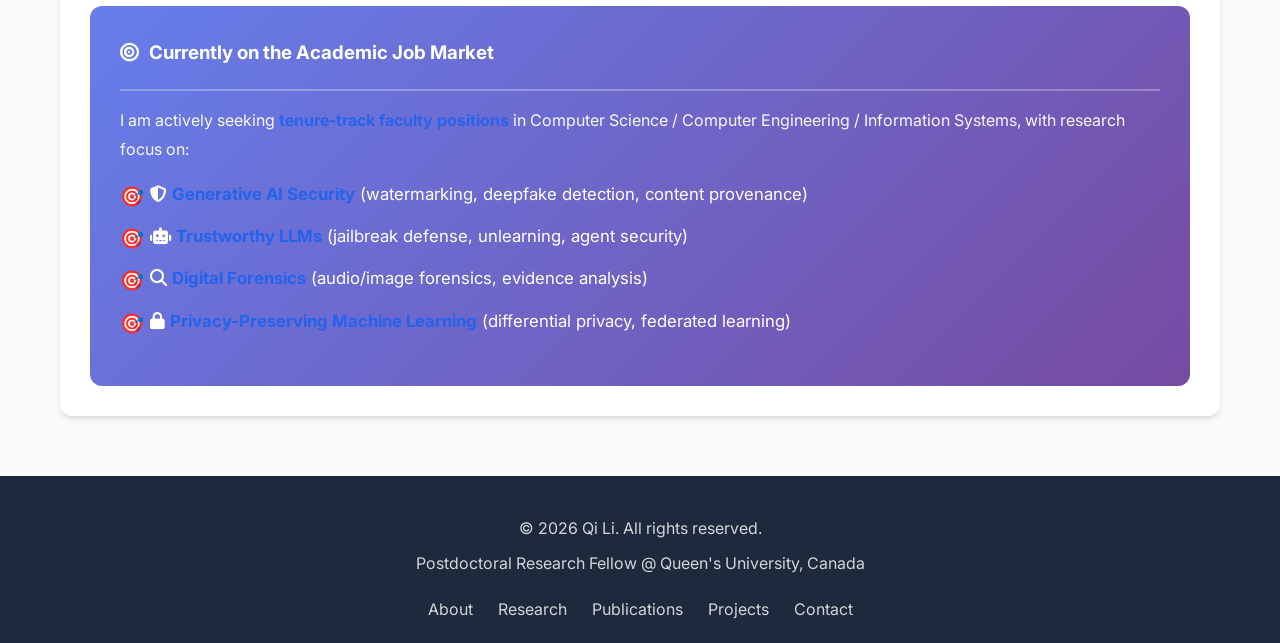
==== commit be552c1a: "Update index.html" ====
--- a/index.html
+++ b/index.html
@@ -31,7 +31,7 @@
                 <a href="mailto:qi.li@queensu.ca" class="contact-link">
                     <i class="fas fa-envelope"></i> qi.li@queensu.ca
                 </a>
-                <a href="https://liankong31.github.io/liqi" class="contact-link" target="_blank">
+                <a href="https://liankong31.github.io/qili/" class="contact-link" target="_blank">
                     <i class="fas fa-globe"></i> Homepage
                 </a>
                 <div class="social-links">
@@ -572,7 +572,7 @@
             <h2 class="section-title"><i class="fas fa-envelope"></i> Contact</h2>
             <div class="content-box">
                 <p><strong>Email:</strong> <a href="mailto:qi.li@queensu.ca">qi.li@queensu.ca</a></p>
-                <p><strong>Homepage:</strong> <a href="https://liankong31.github.io/liqi" target="_blank">https://liankong31.github.io/liqi</a></p>
+                <p><strong>Homepage:</strong> <a href="https://liankong31.github.io/qili/" target="_blank">https://liankong31.github.io/qili/</a></p>
                 <p><strong>Google Scholar:</strong> <a href="https://scholar.google.ca/citations?hl=en&user=bv4ckZgAAAAJ" target="_blank">Profile</a></p>
 
                 <div class="job-seeking">
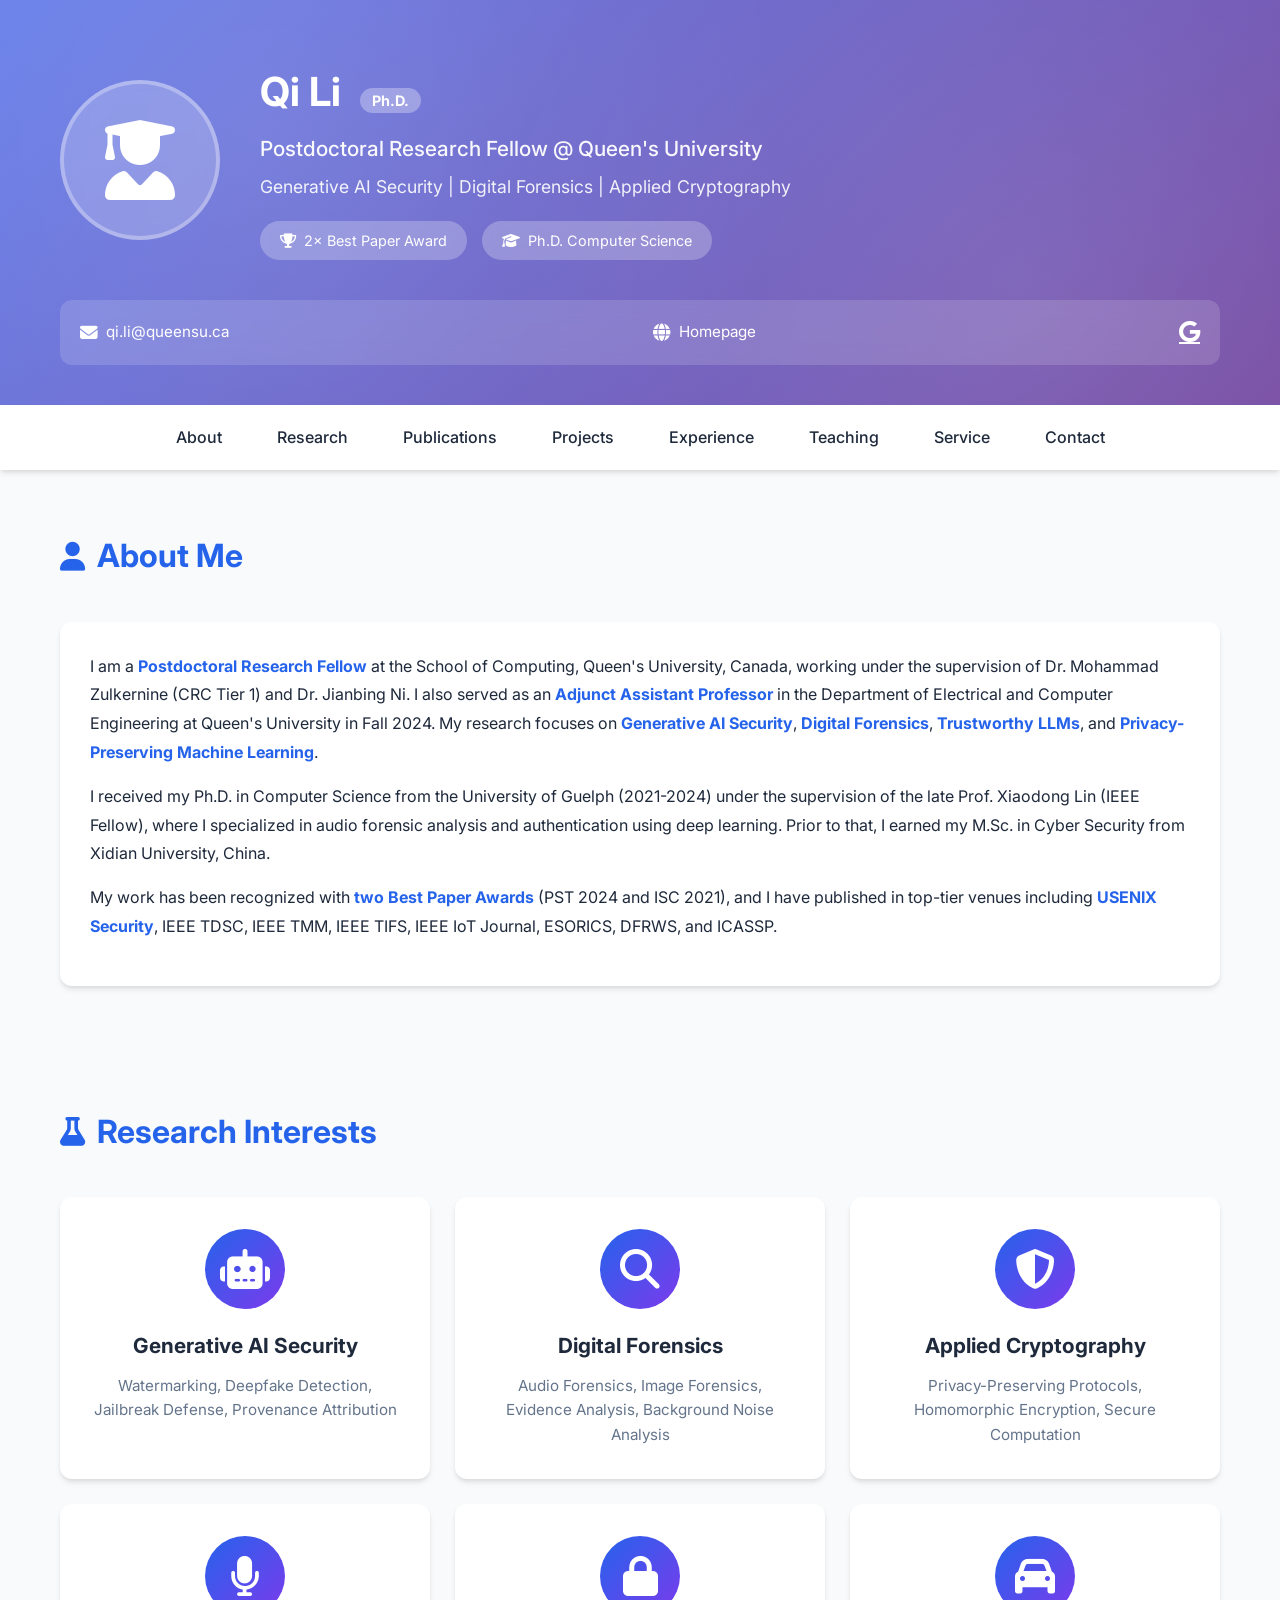
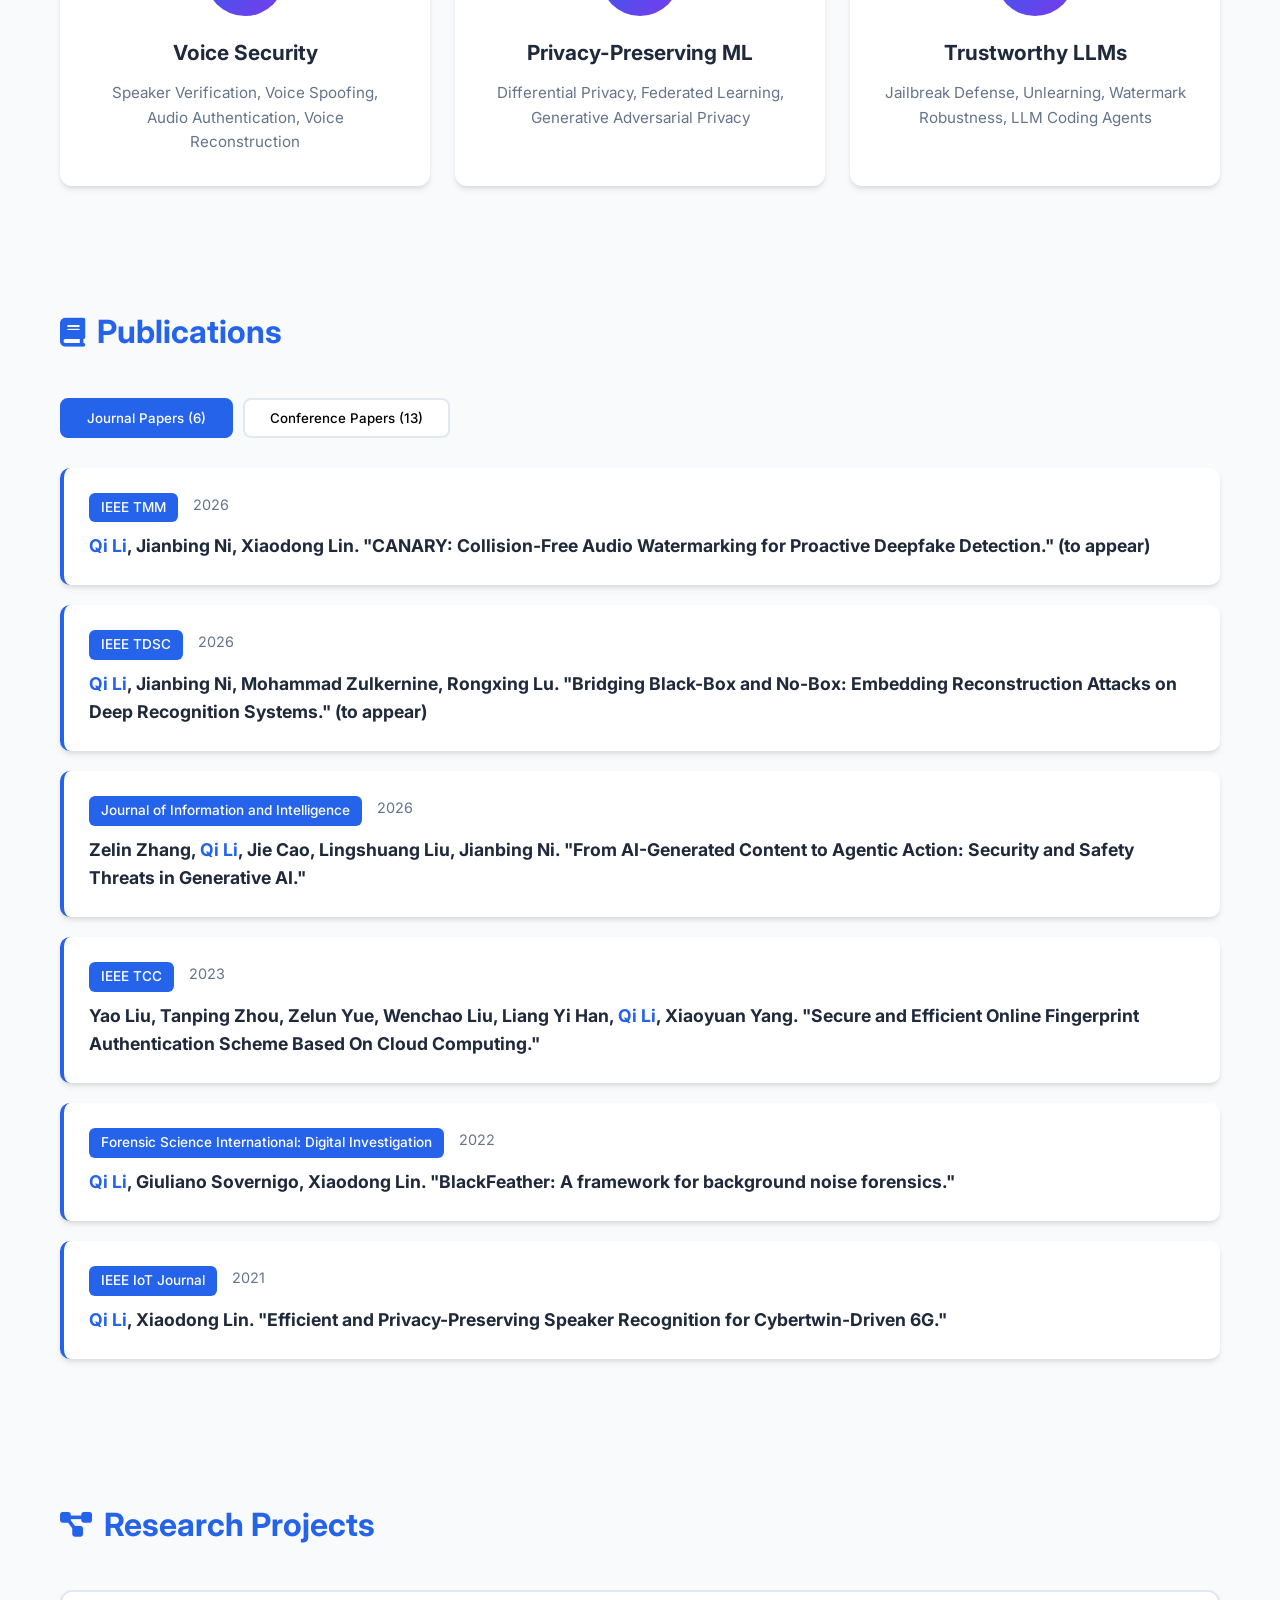
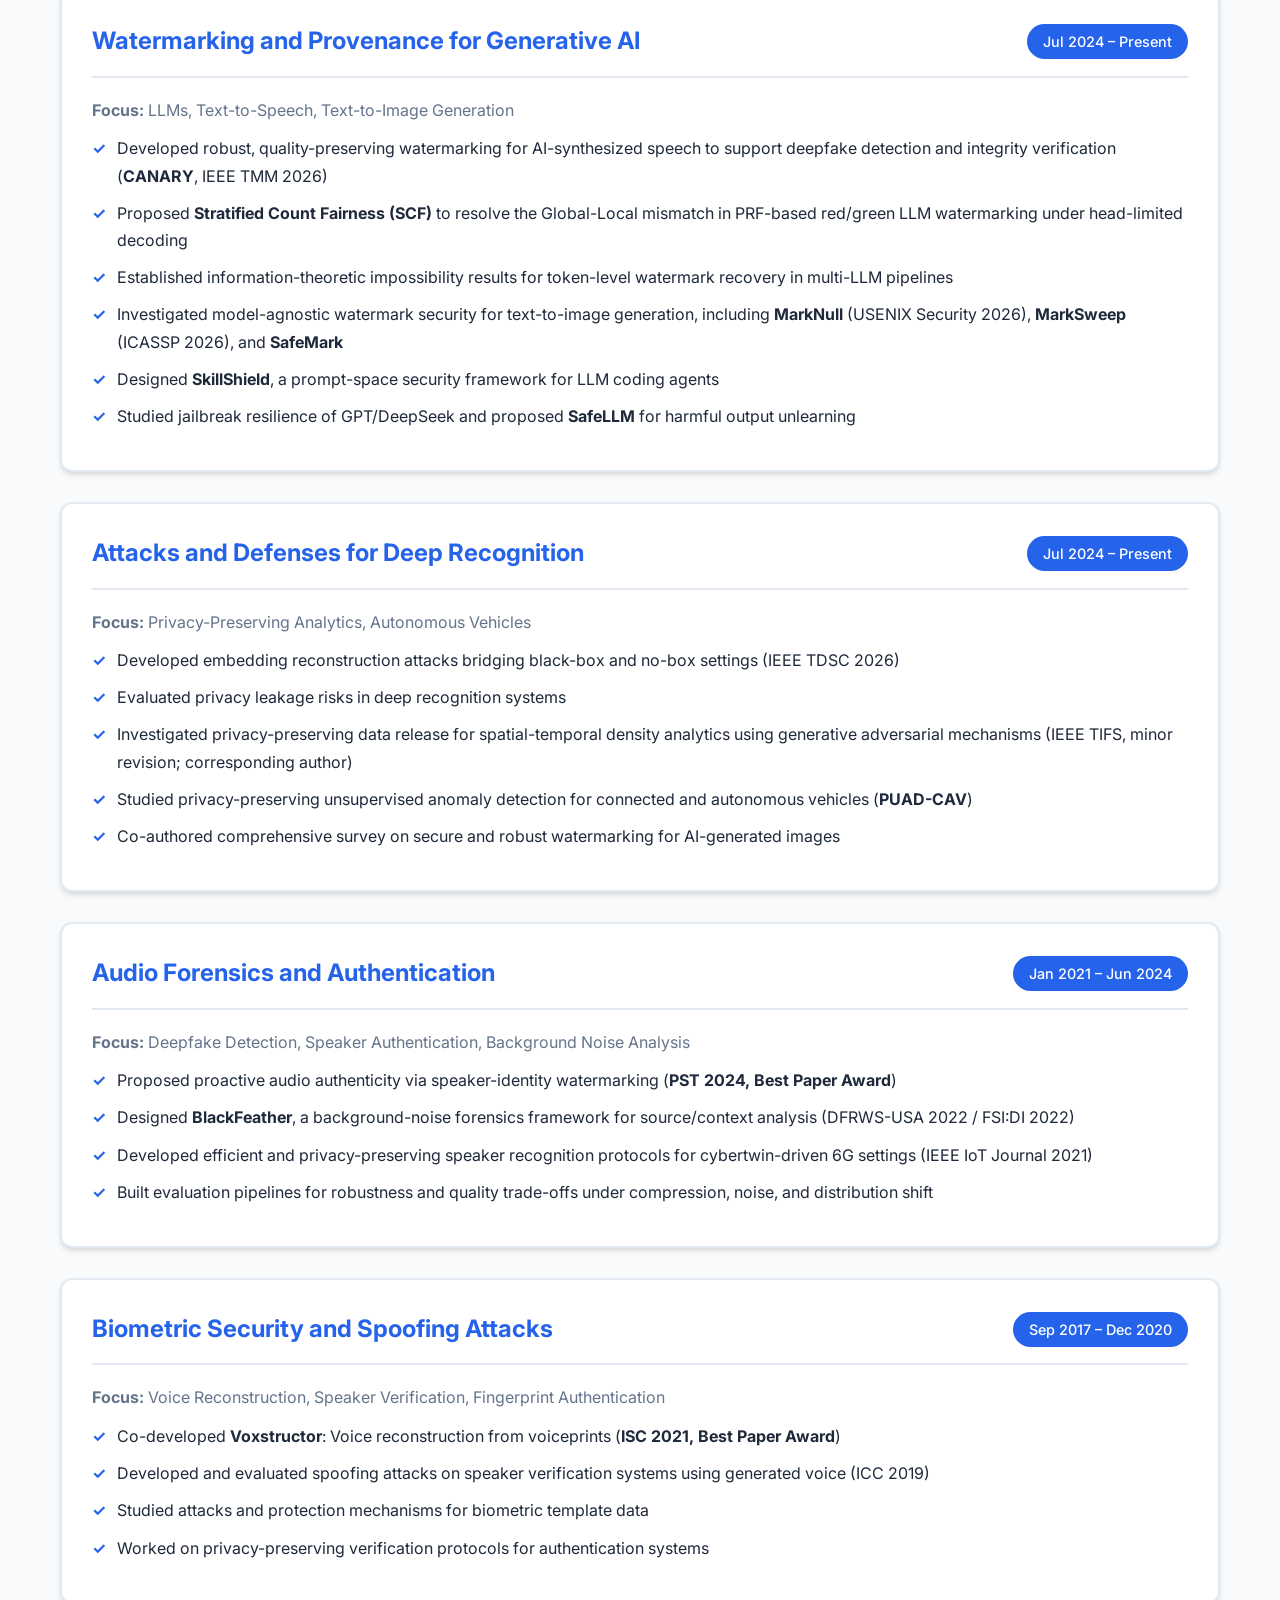
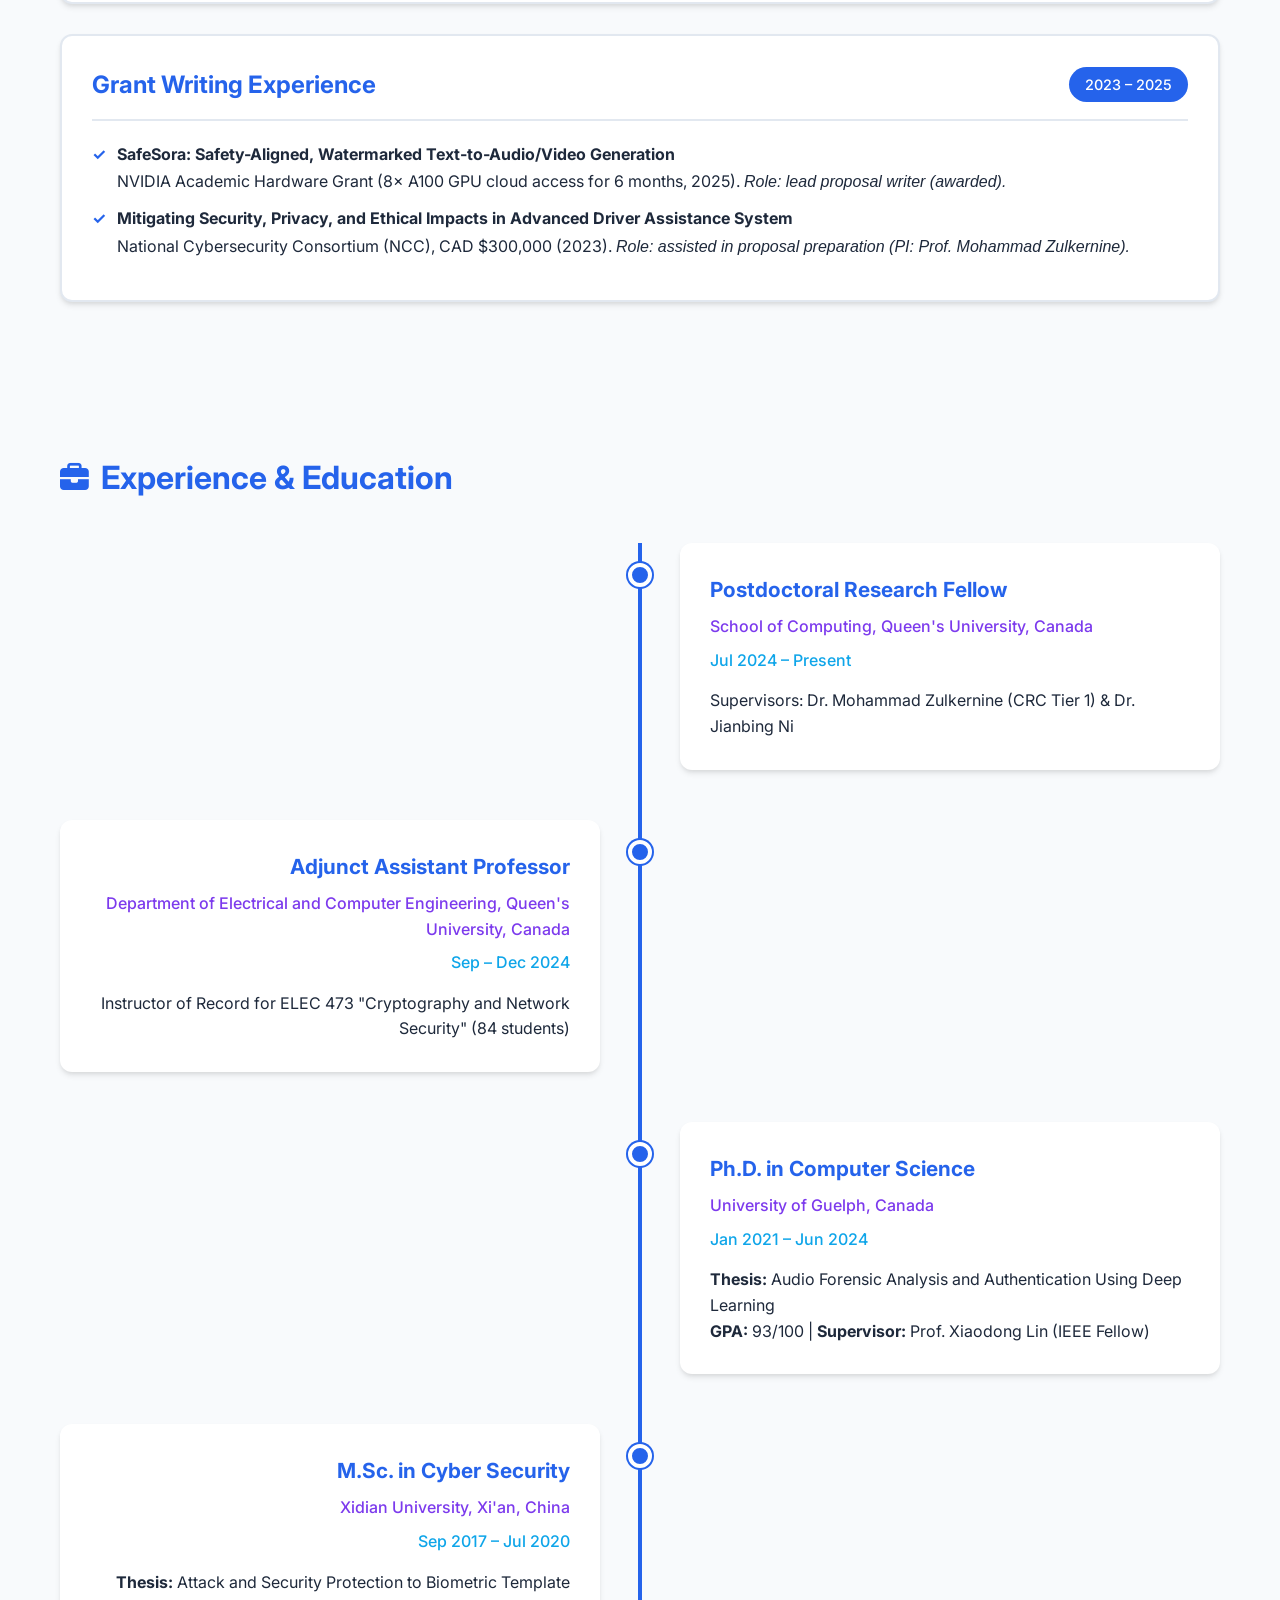
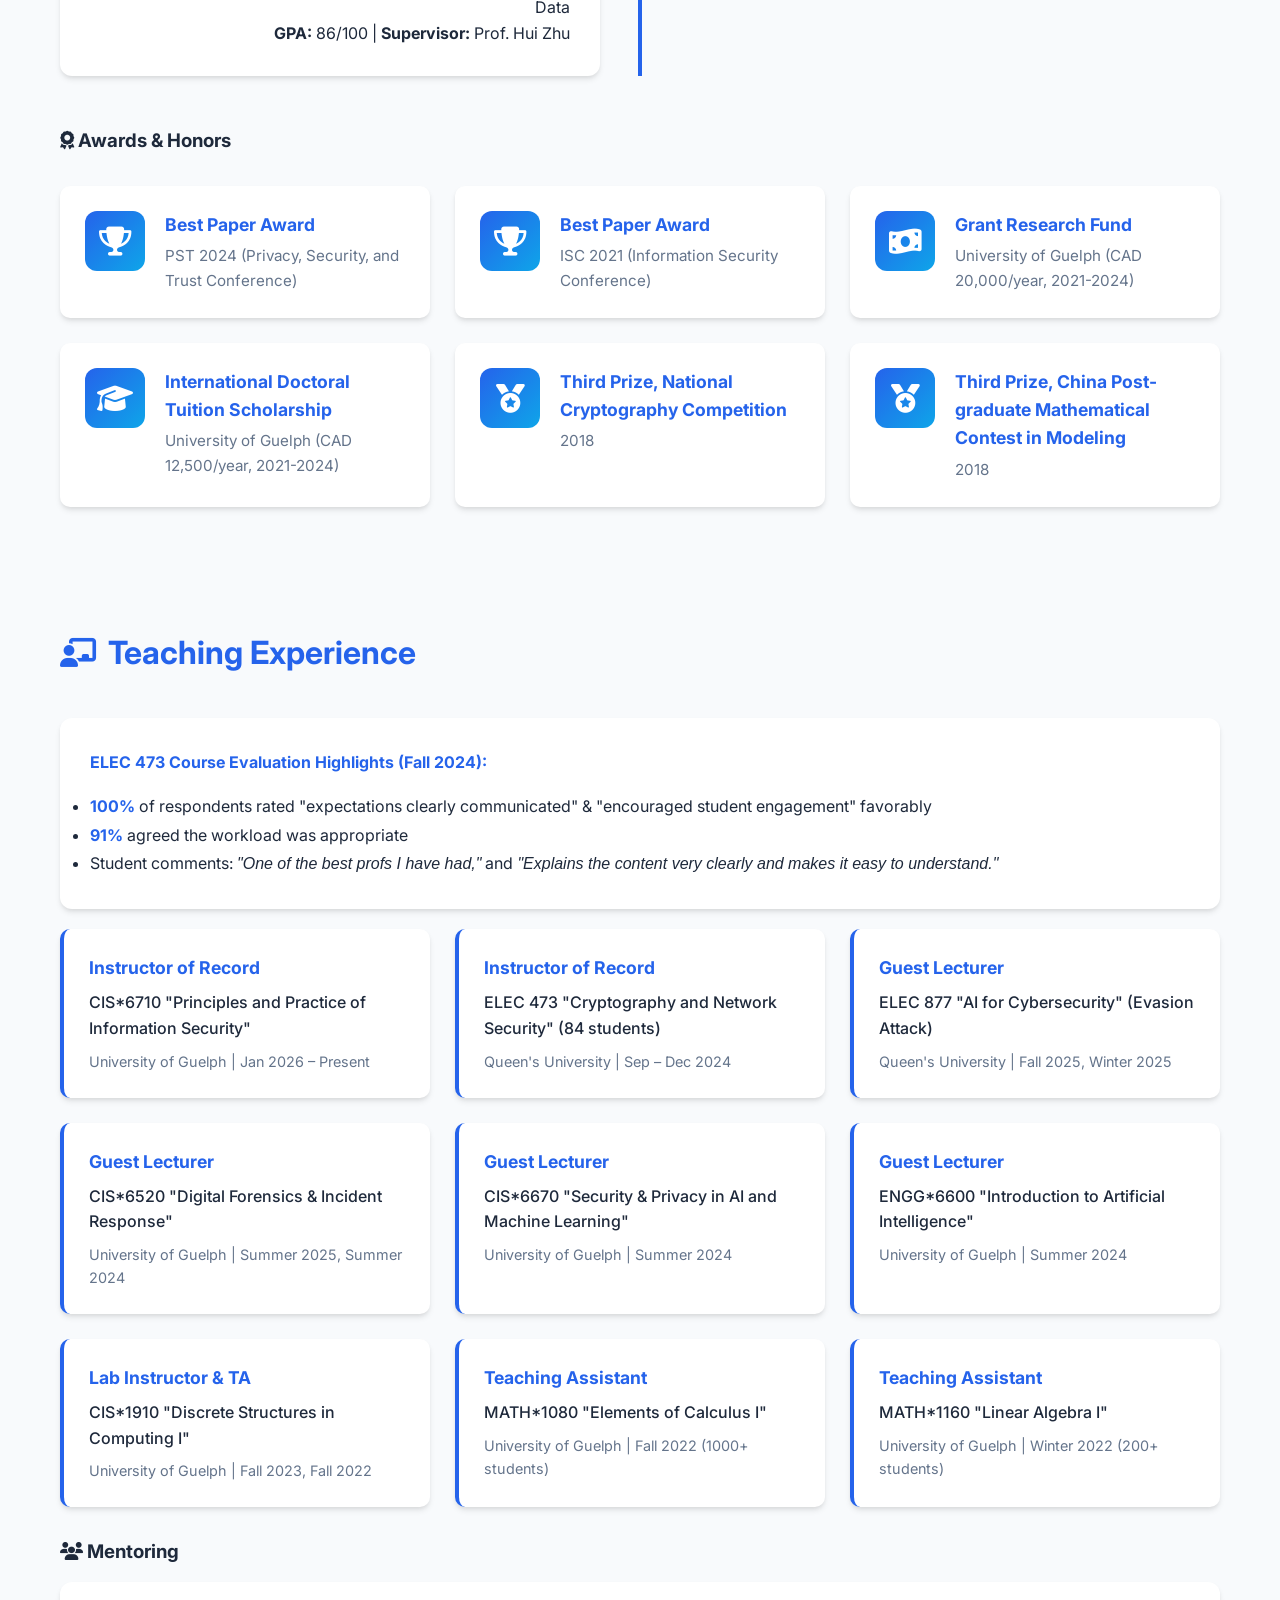
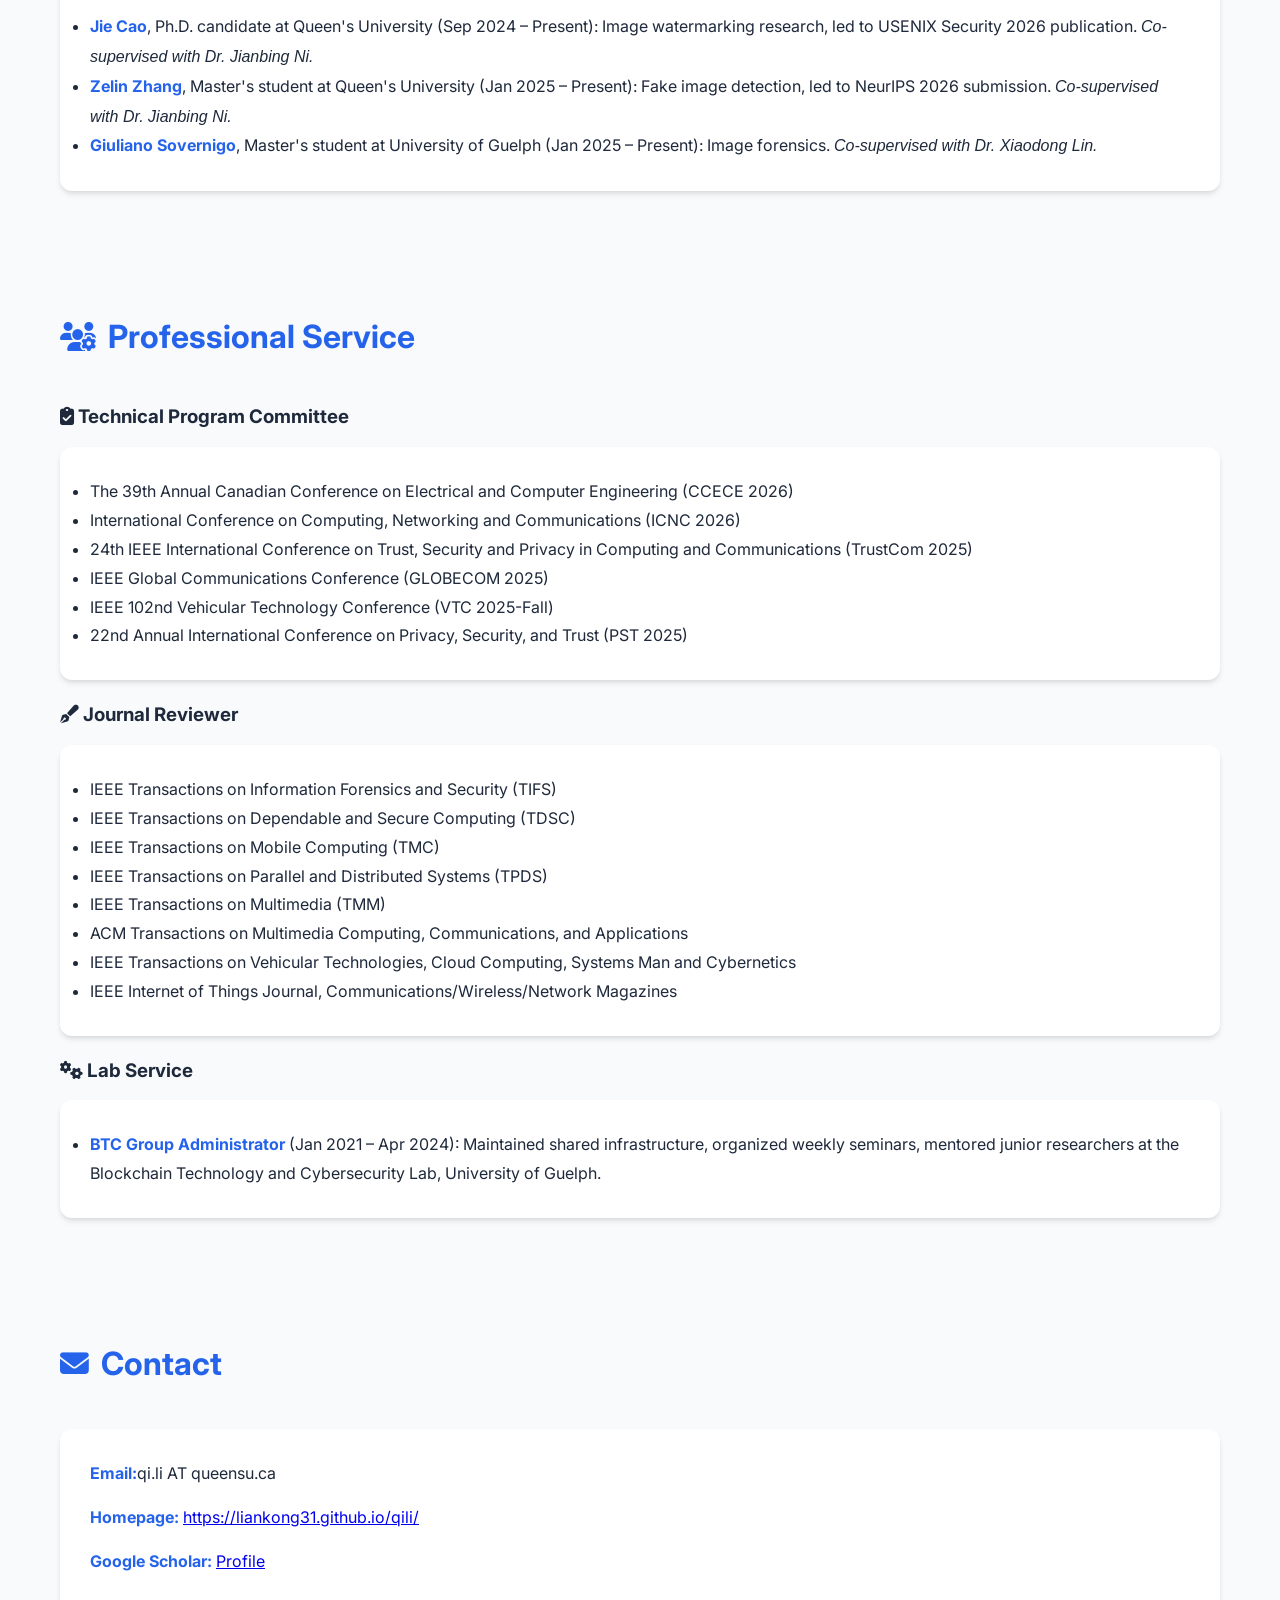
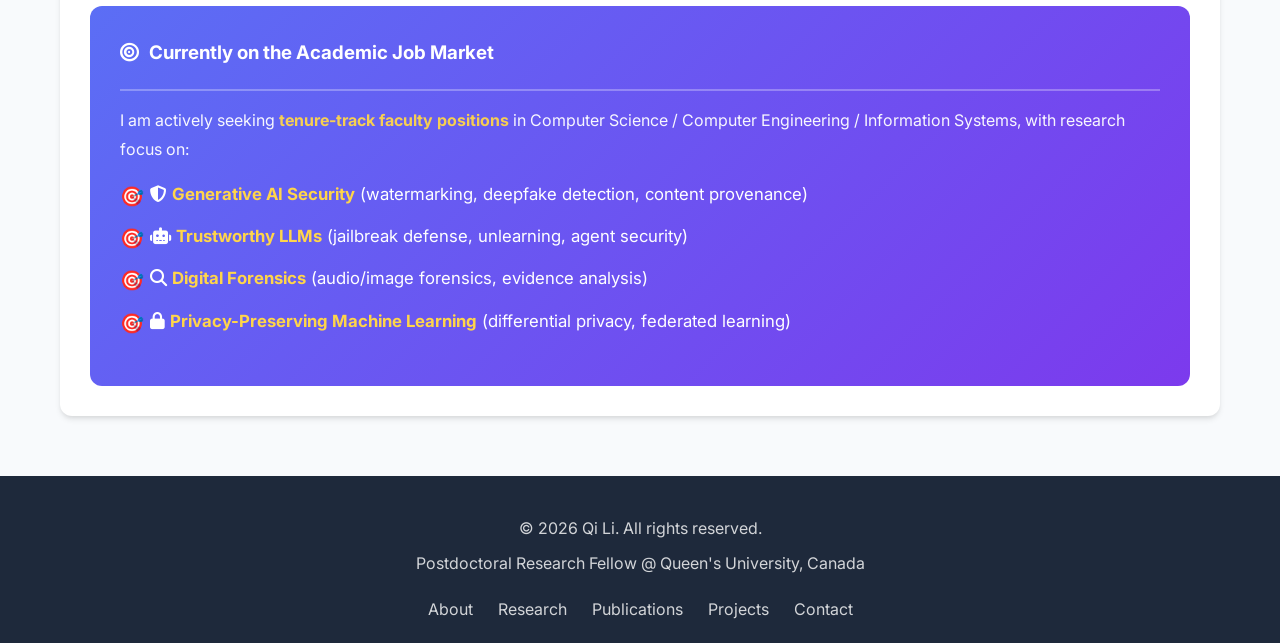
==== commit e20aad2f: "Update index.html" ====
--- a/index.html
+++ b/index.html
@@ -571,7 +571,7 @@
         <section id="contact" class="section">
             <h2 class="section-title"><i class="fas fa-envelope"></i> Contact</h2>
             <div class="content-box">
-                <p><strong>Email:</strong> <a href="mailto:qi.li@queensu.ca">qi.li@queensu.ca</a></p>
+                <p><strong>Email:</strong>qi.li AT queensu.ca</p>
                 <p><strong>Homepage:</strong> <a href="https://liankong31.github.io/qili/" target="_blank">https://liankong31.github.io/qili/</a></p>
                 <p><strong>Google Scholar:</strong> <a href="https://scholar.google.ca/citations?hl=en&user=bv4ckZgAAAAJ" target="_blank">Profile</a></p>
 
--- a/styles.css
+++ b/styles.css
@@ -702,12 +702,17 @@
 
 /* Job Seeking */
 .job-seeking {
-    background: linear-gradient(135deg, #667eea 0%, #764ba2 100%);
+    background: linear-gradient(135deg, #5b6ef5 0%, #7c3aed 100%); 
     padding: 30px;
     border-radius: 12px;
     color: white;
     margin-top: 30px;
 }
+
+ .job-seeking strong {
+      color: #ffd54a;   /* 高对比金色，紫底上清晰 */                            
+      font-weight: 700;
+  }  
 
 .job-seeking h3 {
     color: white;
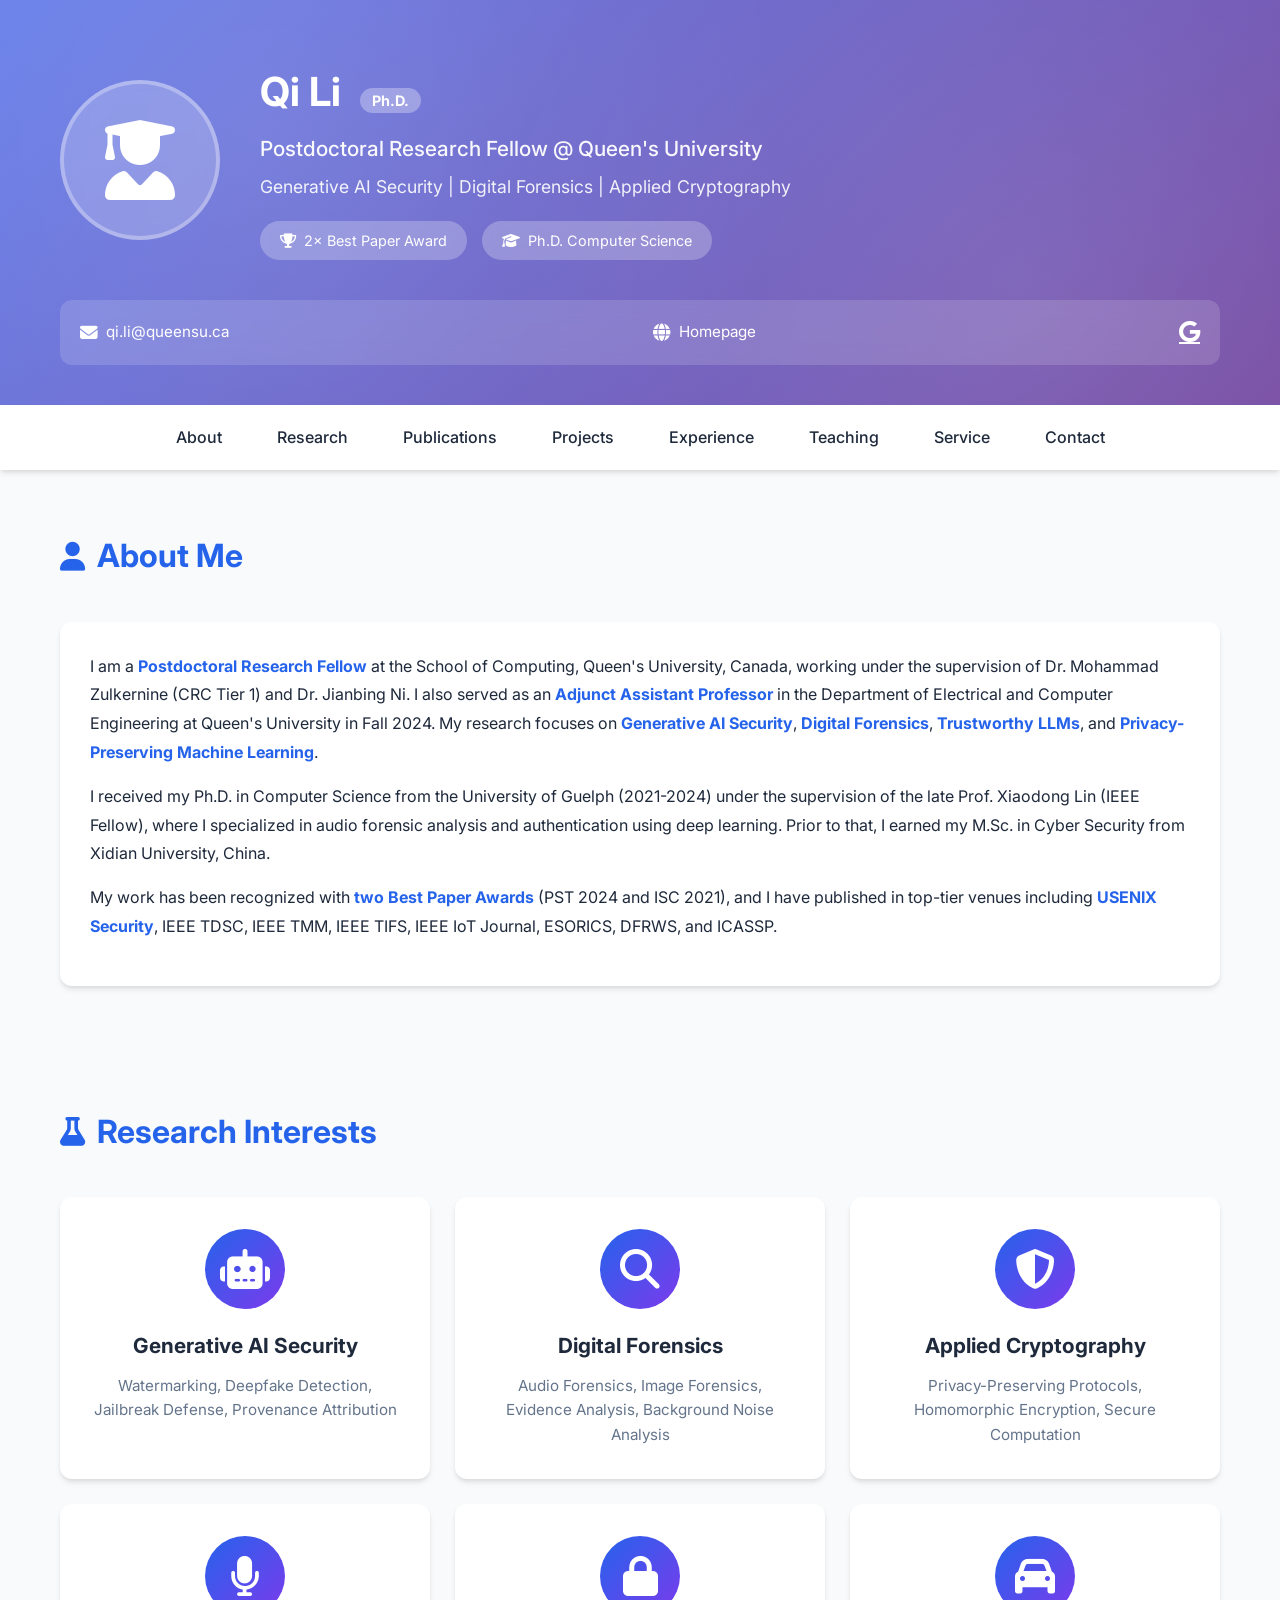
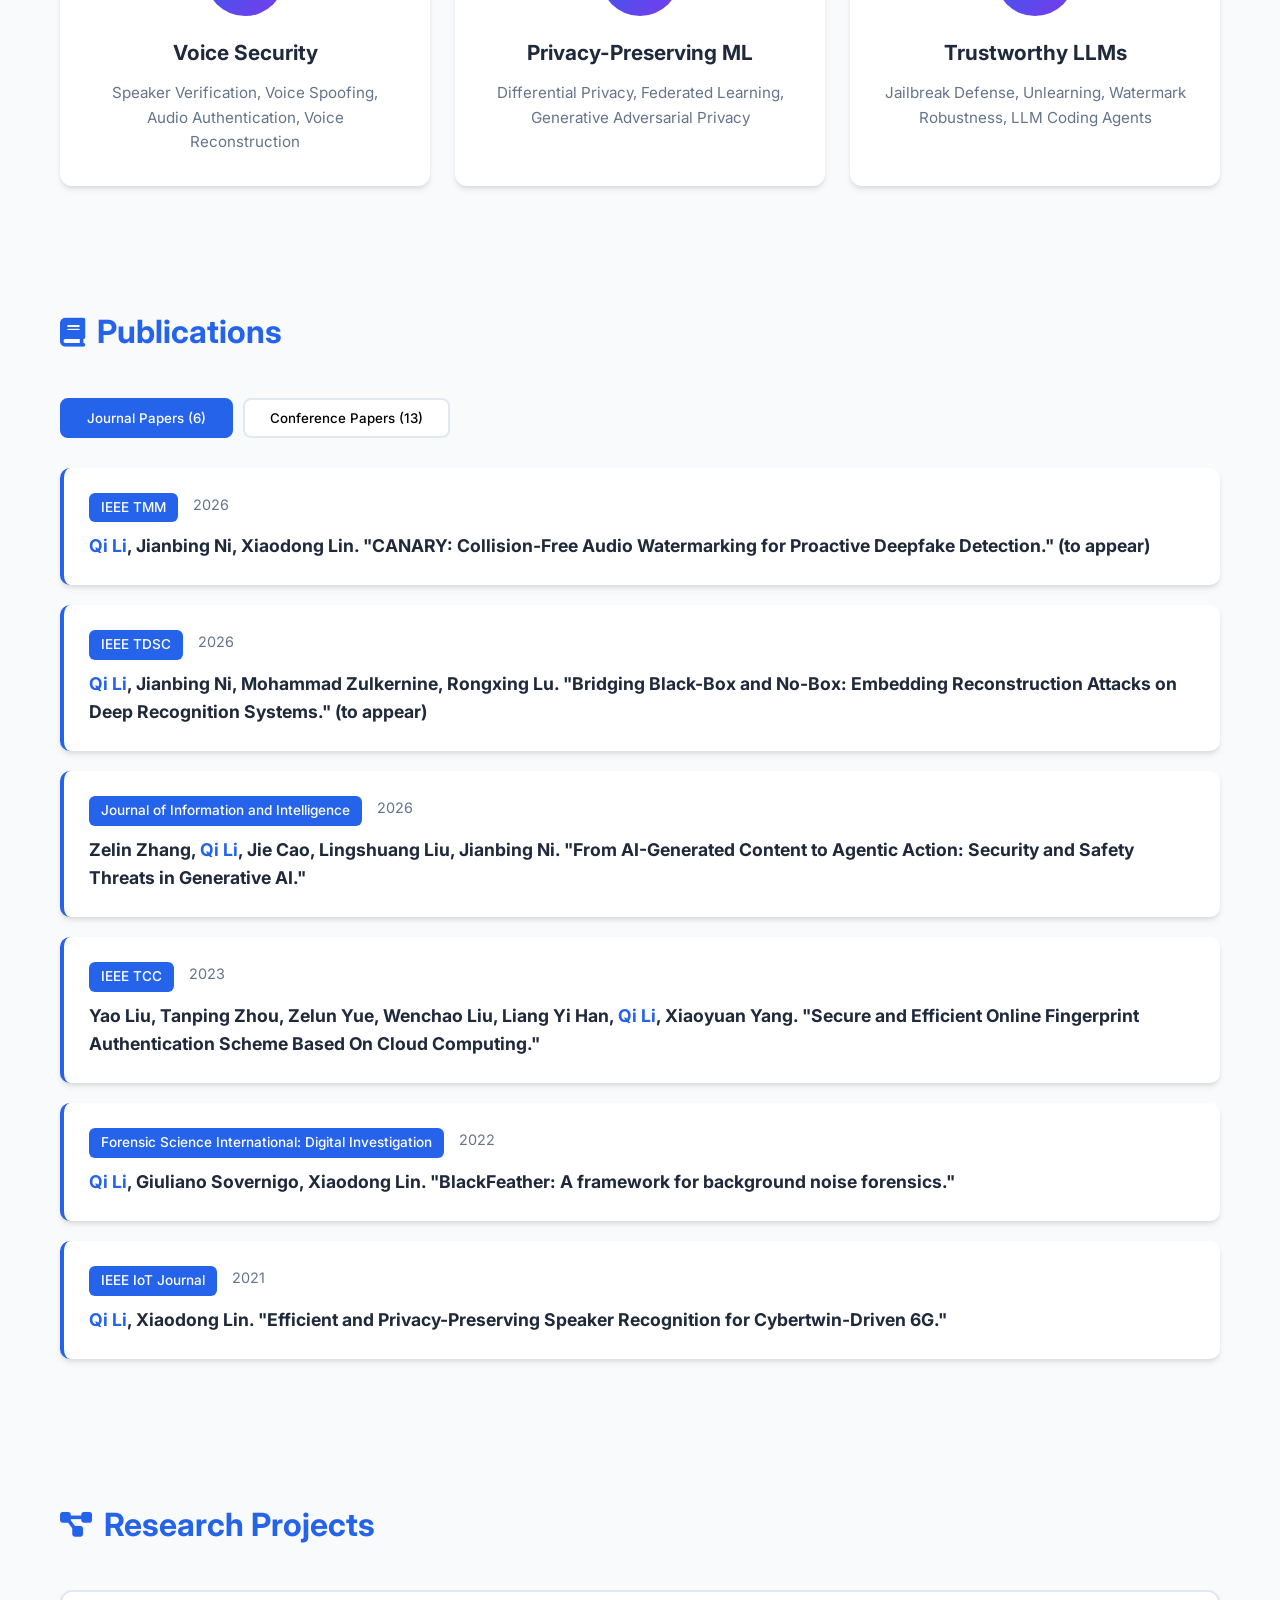
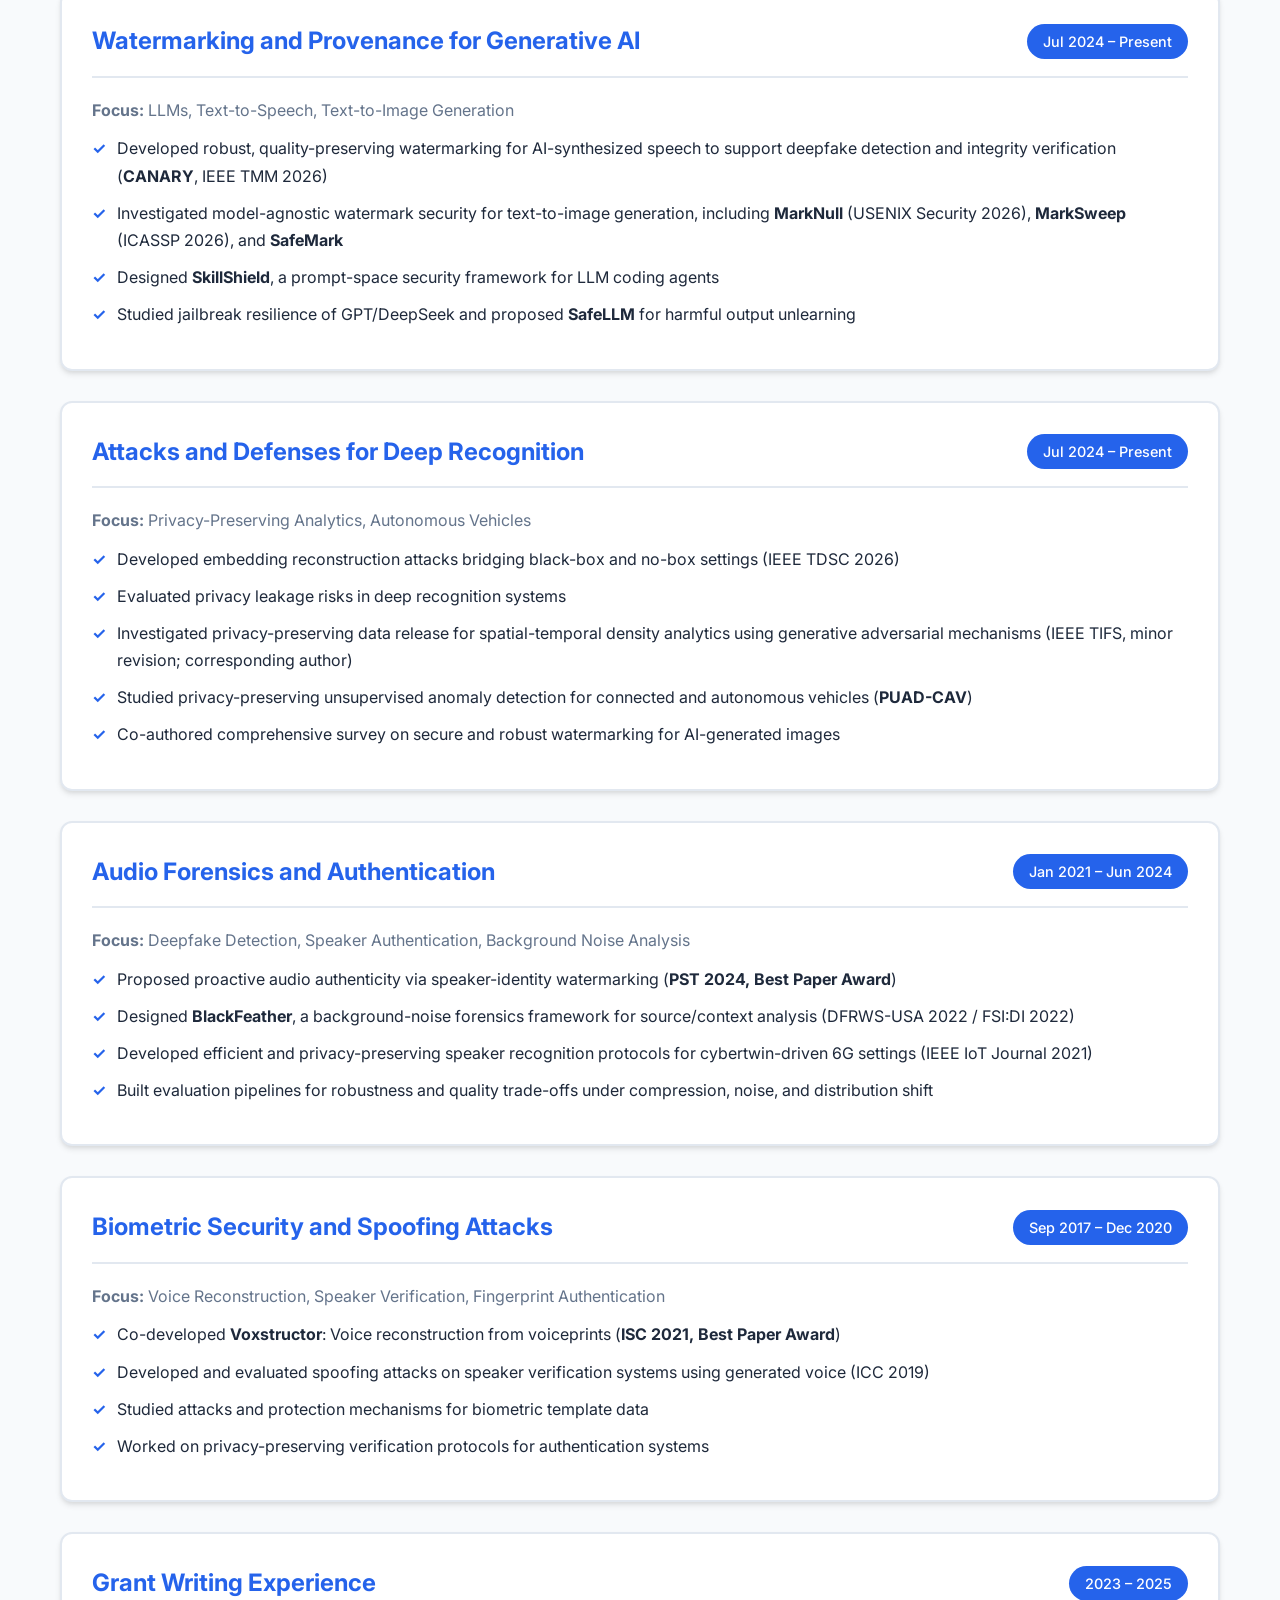
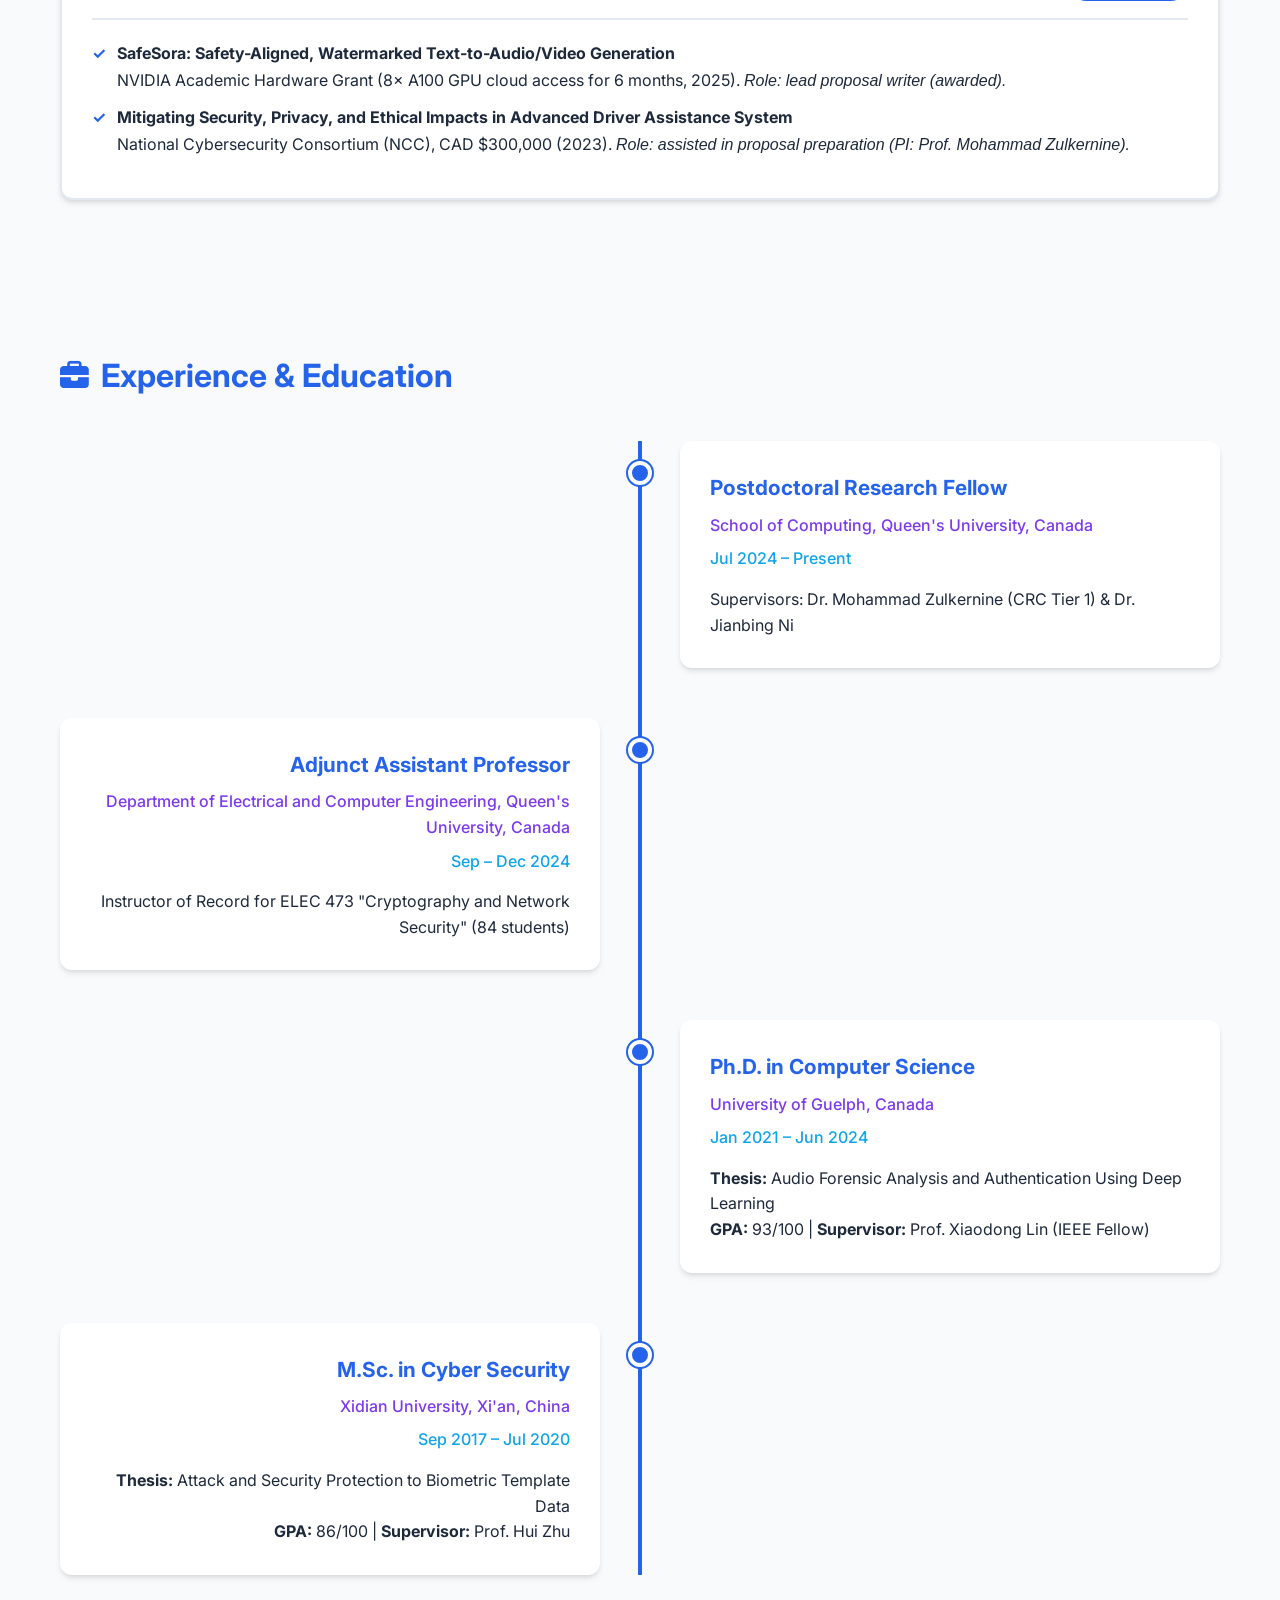
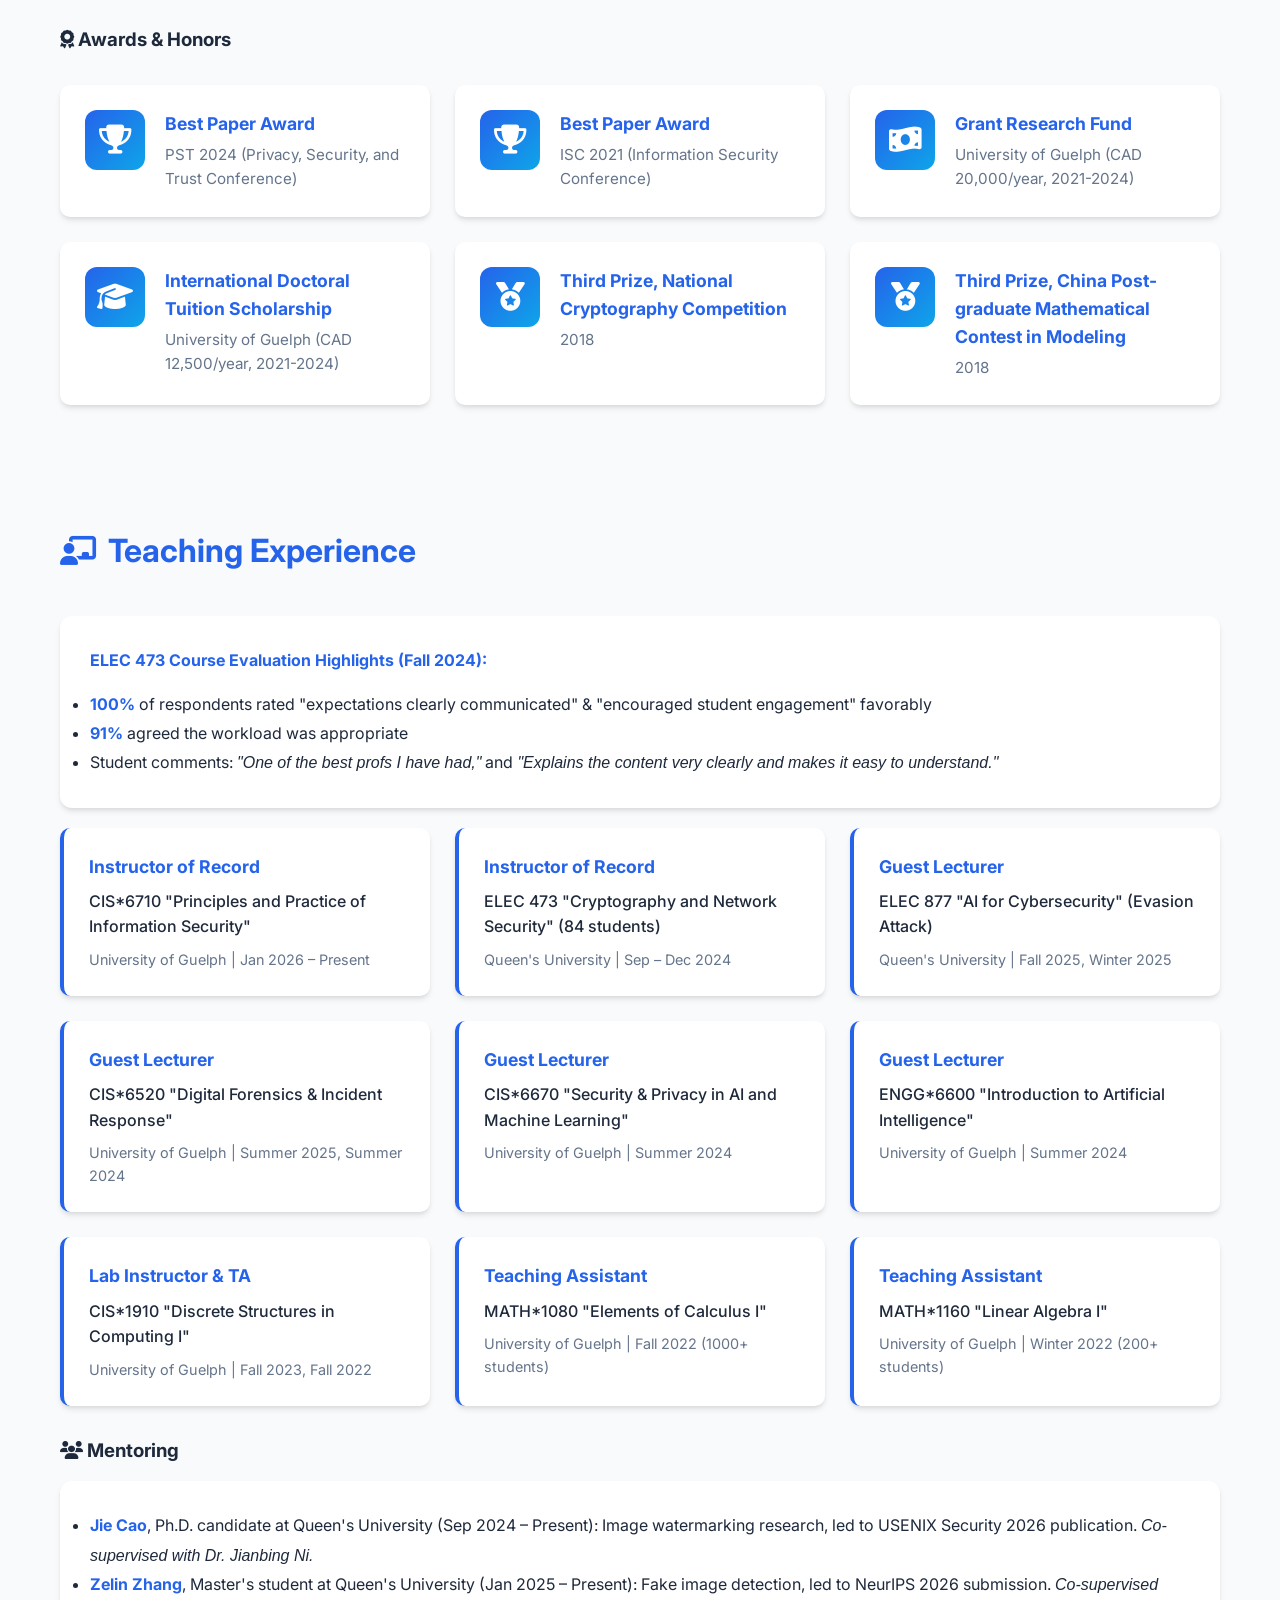
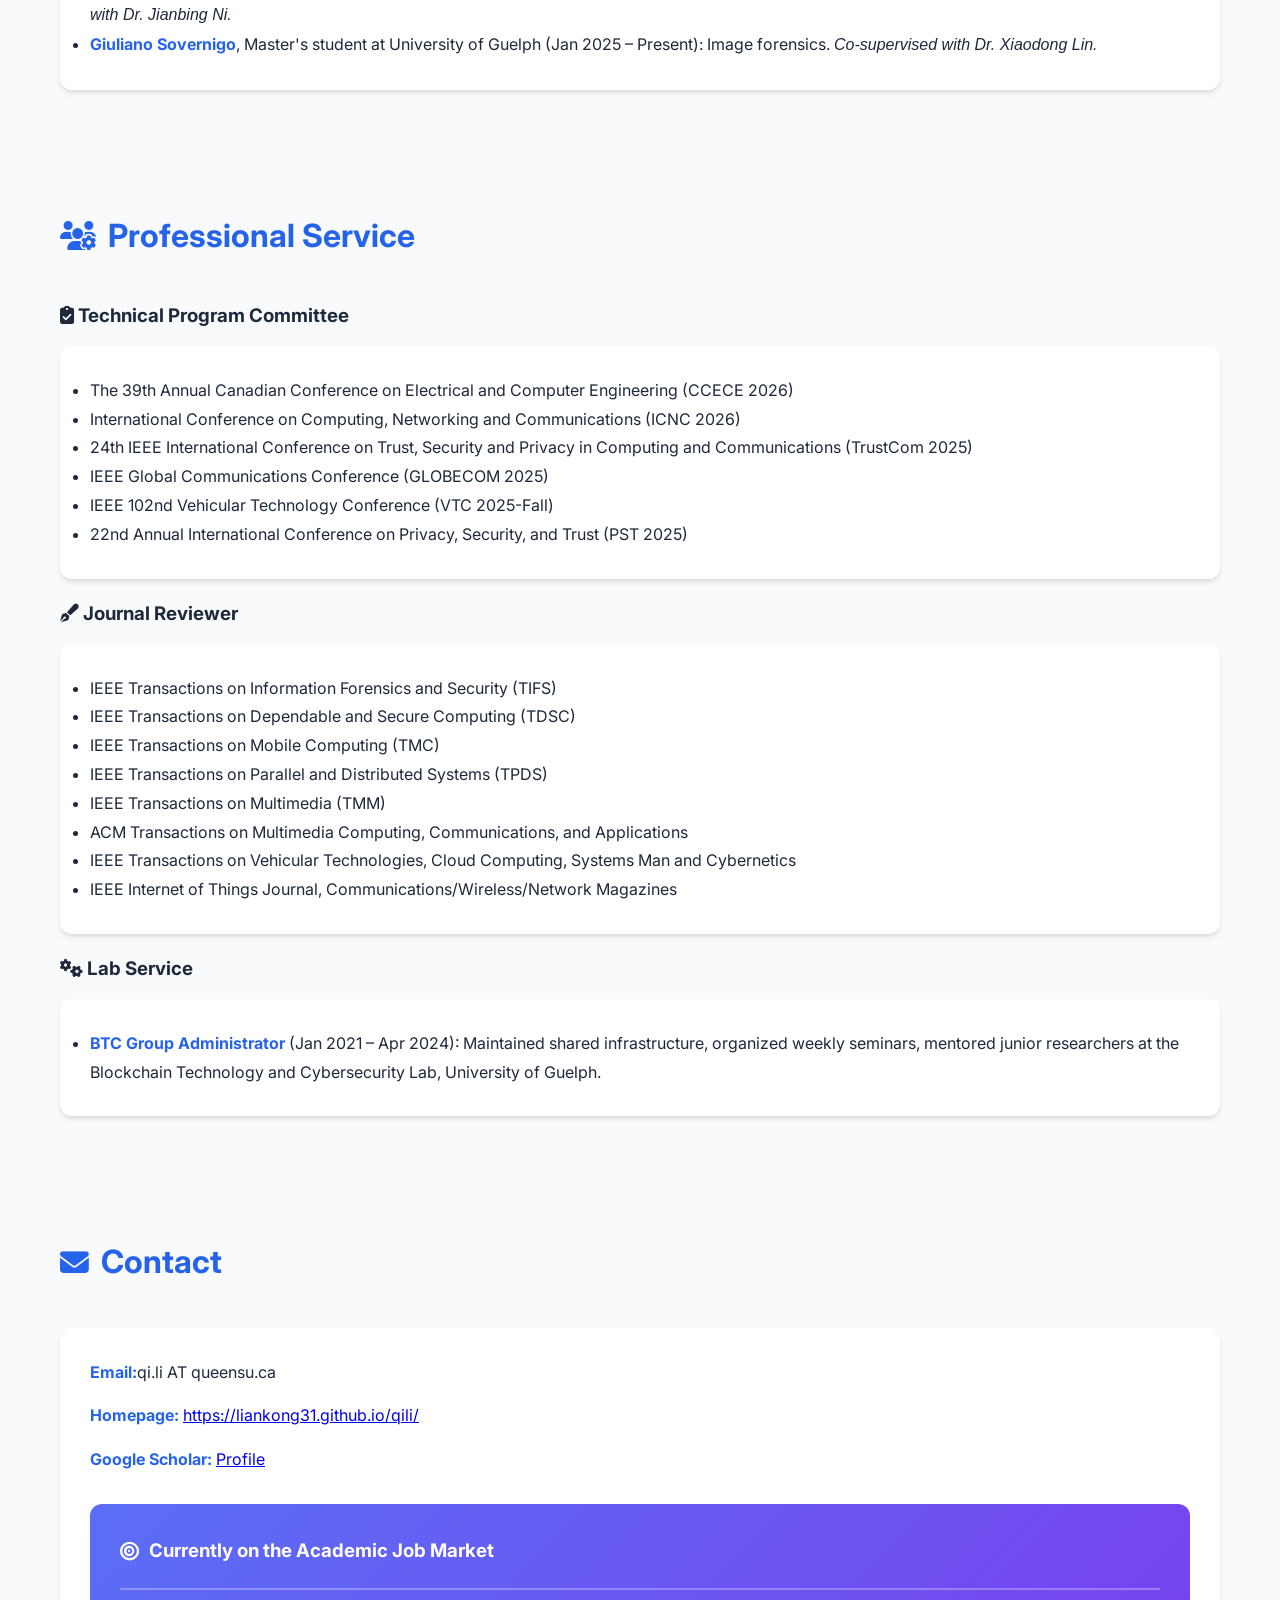
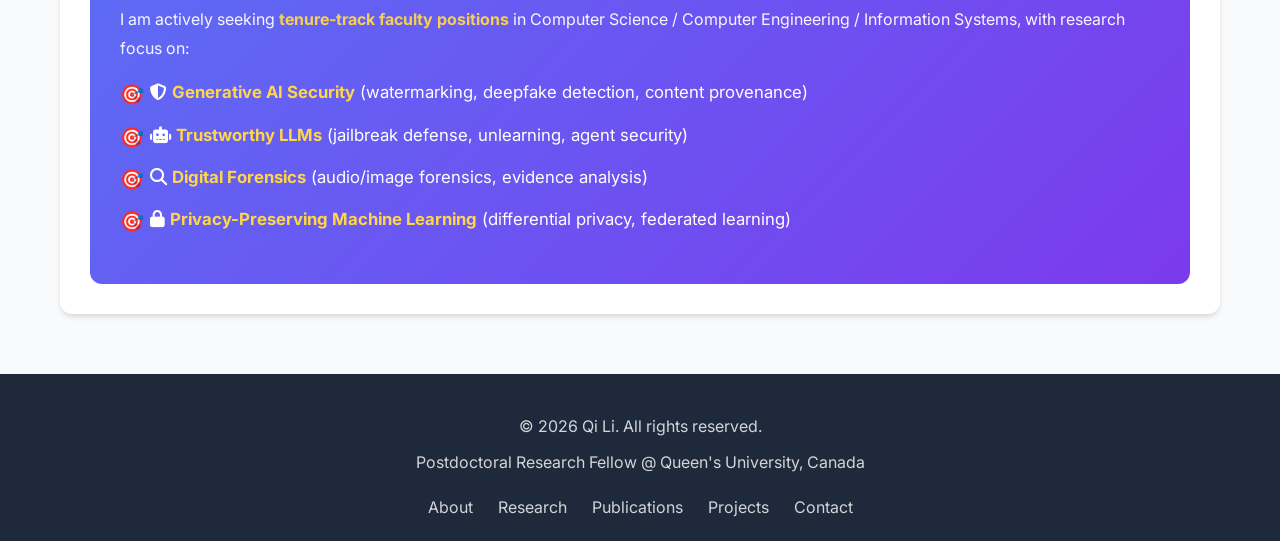
==== commit 4a351ead: "Update index.html" ====
--- a/index.html
+++ b/index.html
@@ -288,8 +288,6 @@
                     <p><strong>Focus:</strong> LLMs, Text-to-Speech, Text-to-Image Generation</p>
                     <ul>
                         <li>Developed robust, quality-preserving watermarking for AI-synthesized speech to support deepfake detection and integrity verification (<strong>CANARY</strong>, IEEE TMM 2026)</li>
-                        <li>Proposed <strong>Stratified Count Fairness (SCF)</strong> to resolve the Global-Local mismatch in PRF-based red/green LLM watermarking under head-limited decoding</li>
-                        <li>Established information-theoretic impossibility results for token-level watermark recovery in multi-LLM pipelines</li>
                         <li>Investigated model-agnostic watermark security for text-to-image generation, including <strong>MarkNull</strong> (USENIX Security 2026), <strong>MarkSweep</strong> (ICASSP 2026), and <strong>SafeMark</strong></li>
                         <li>Designed <strong>SkillShield</strong>, a prompt-space security framework for LLM coding agents</li>
                         <li>Studied jailbreak resilience of GPT/DeepSeek and proposed <strong>SafeLLM</strong> for harmful output unlearning</li>
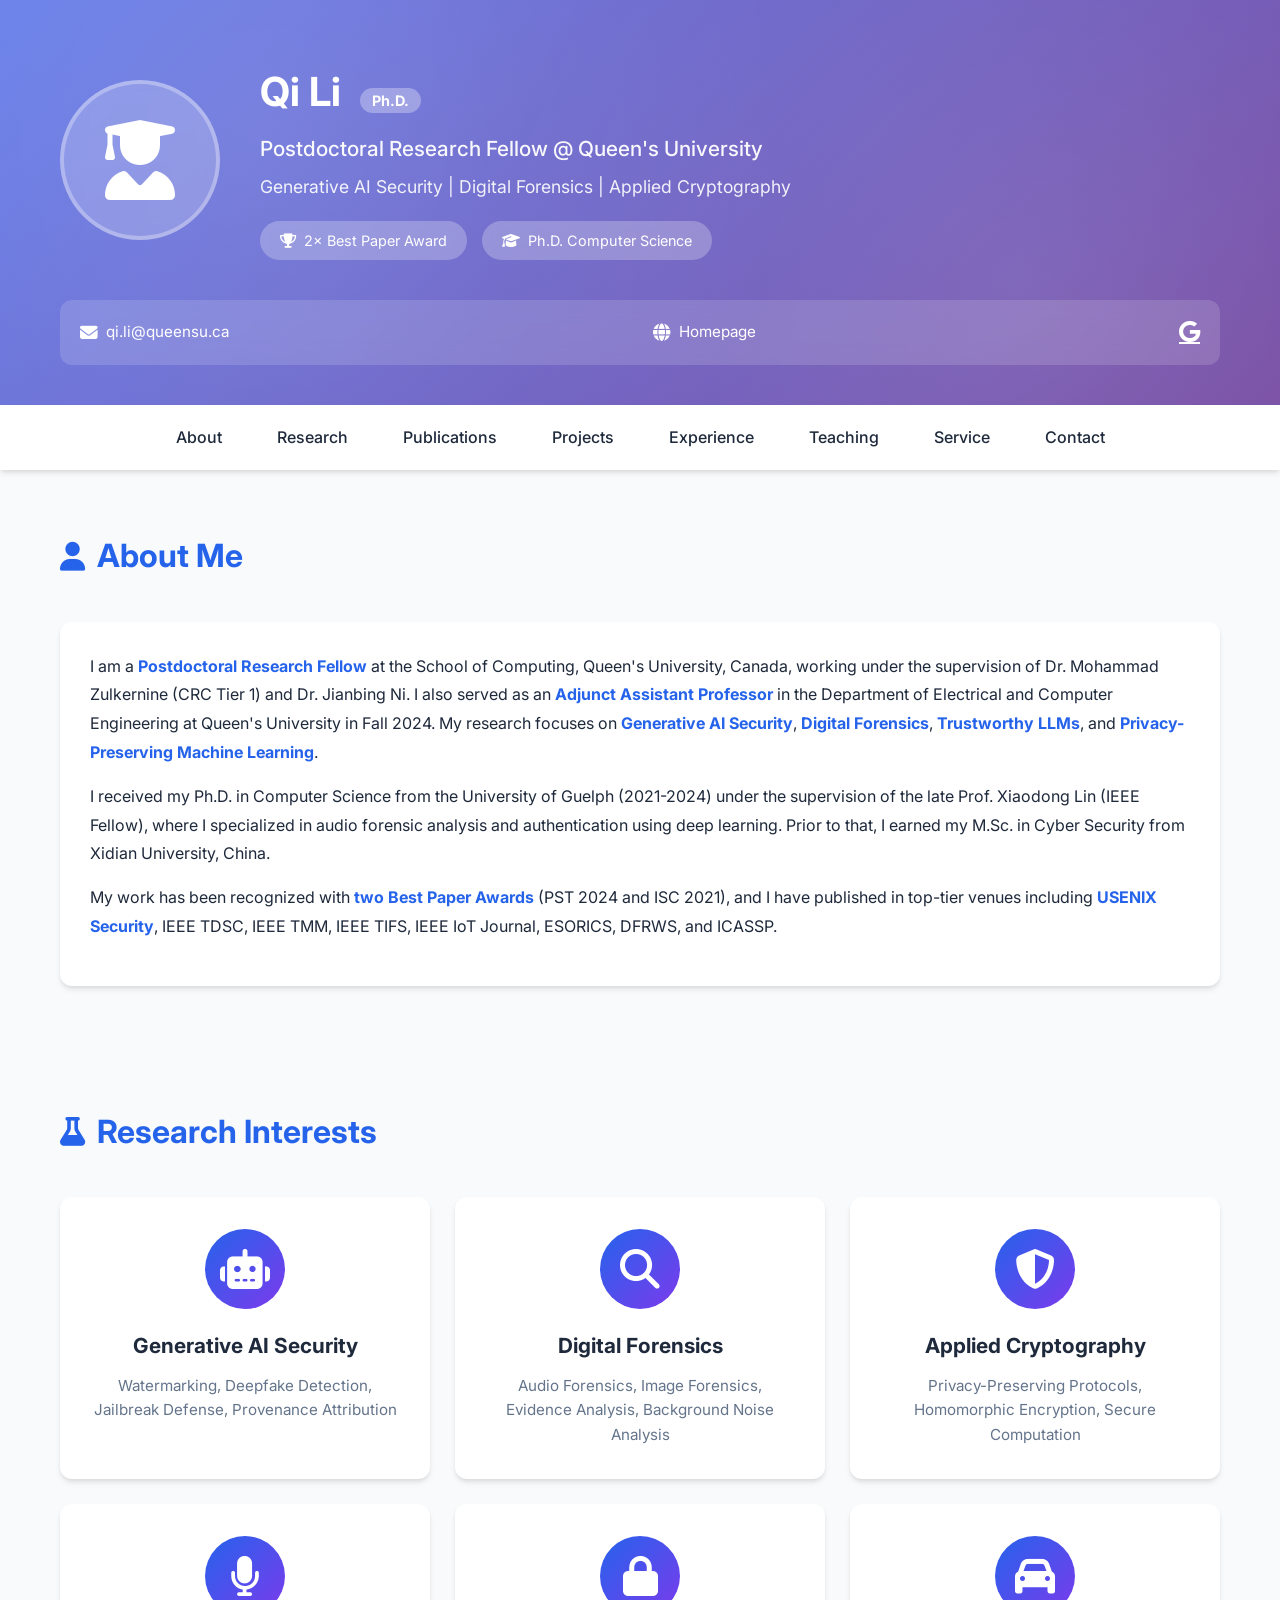
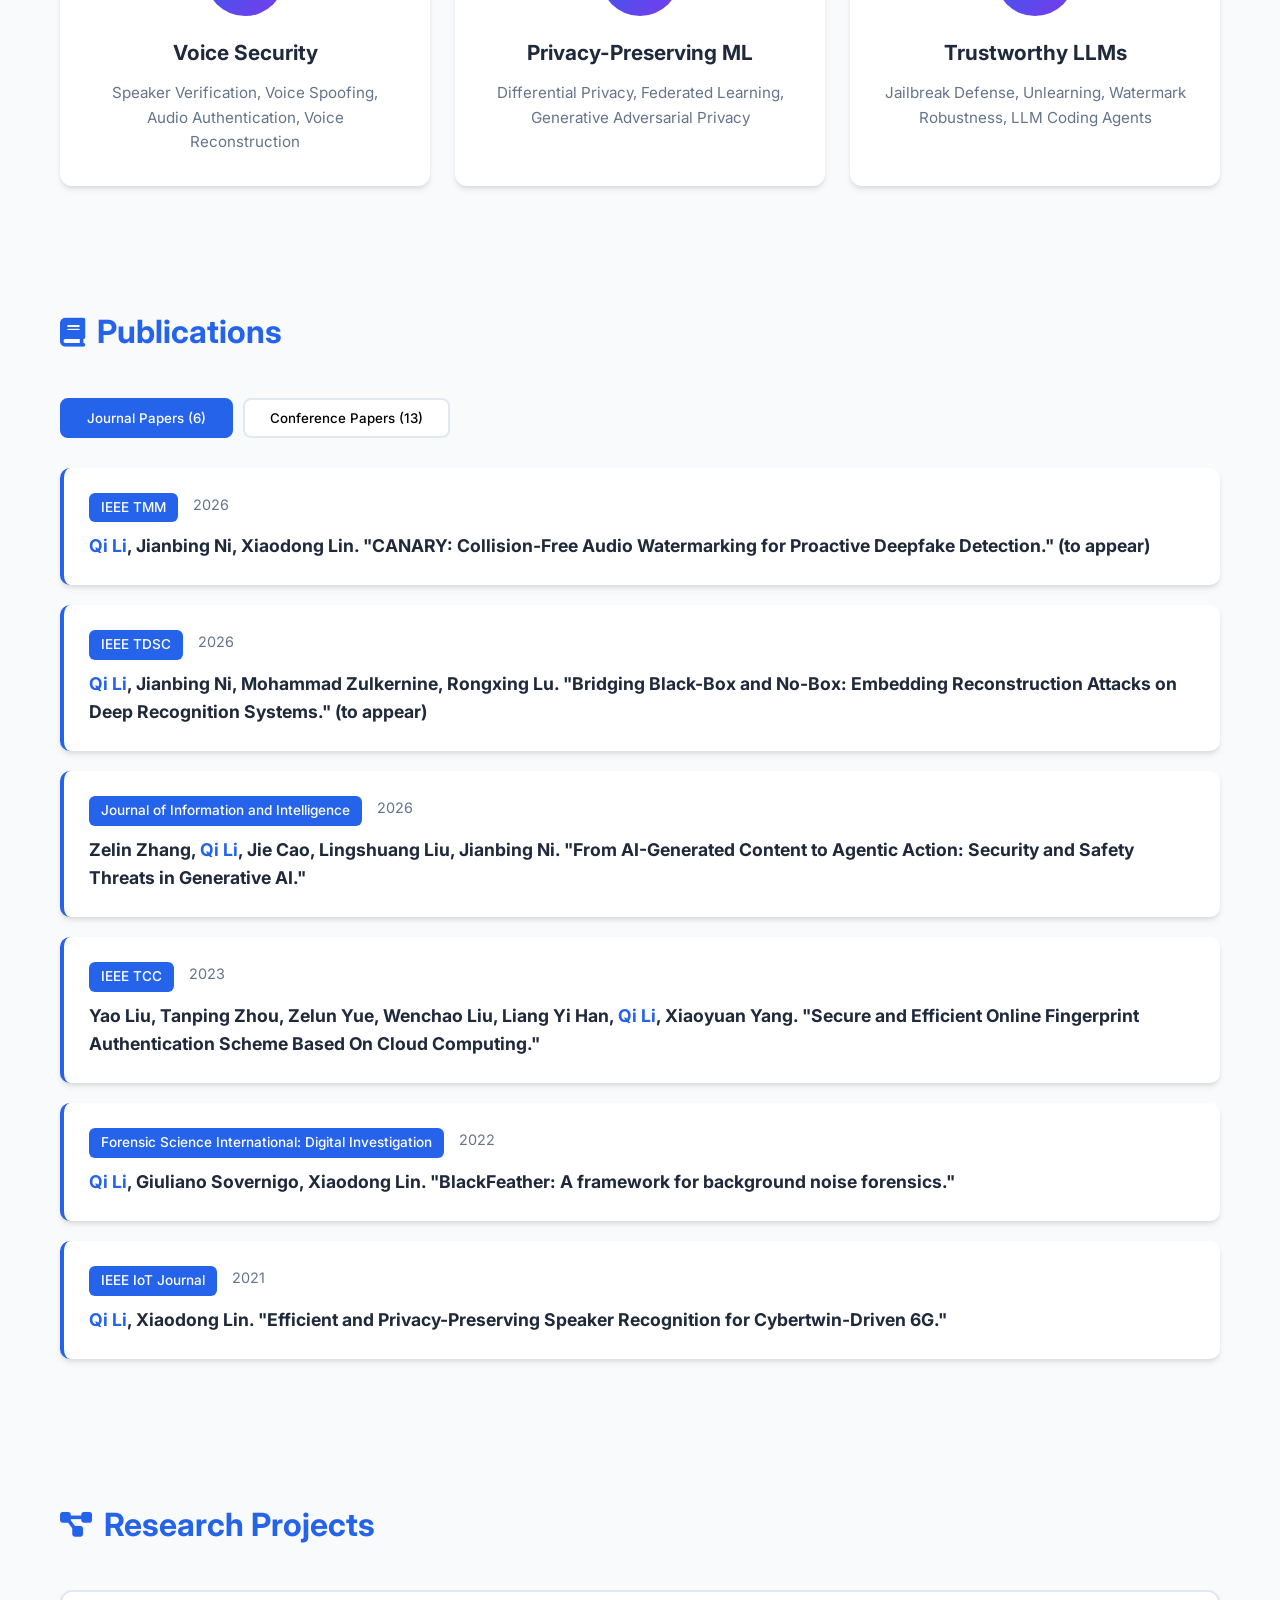
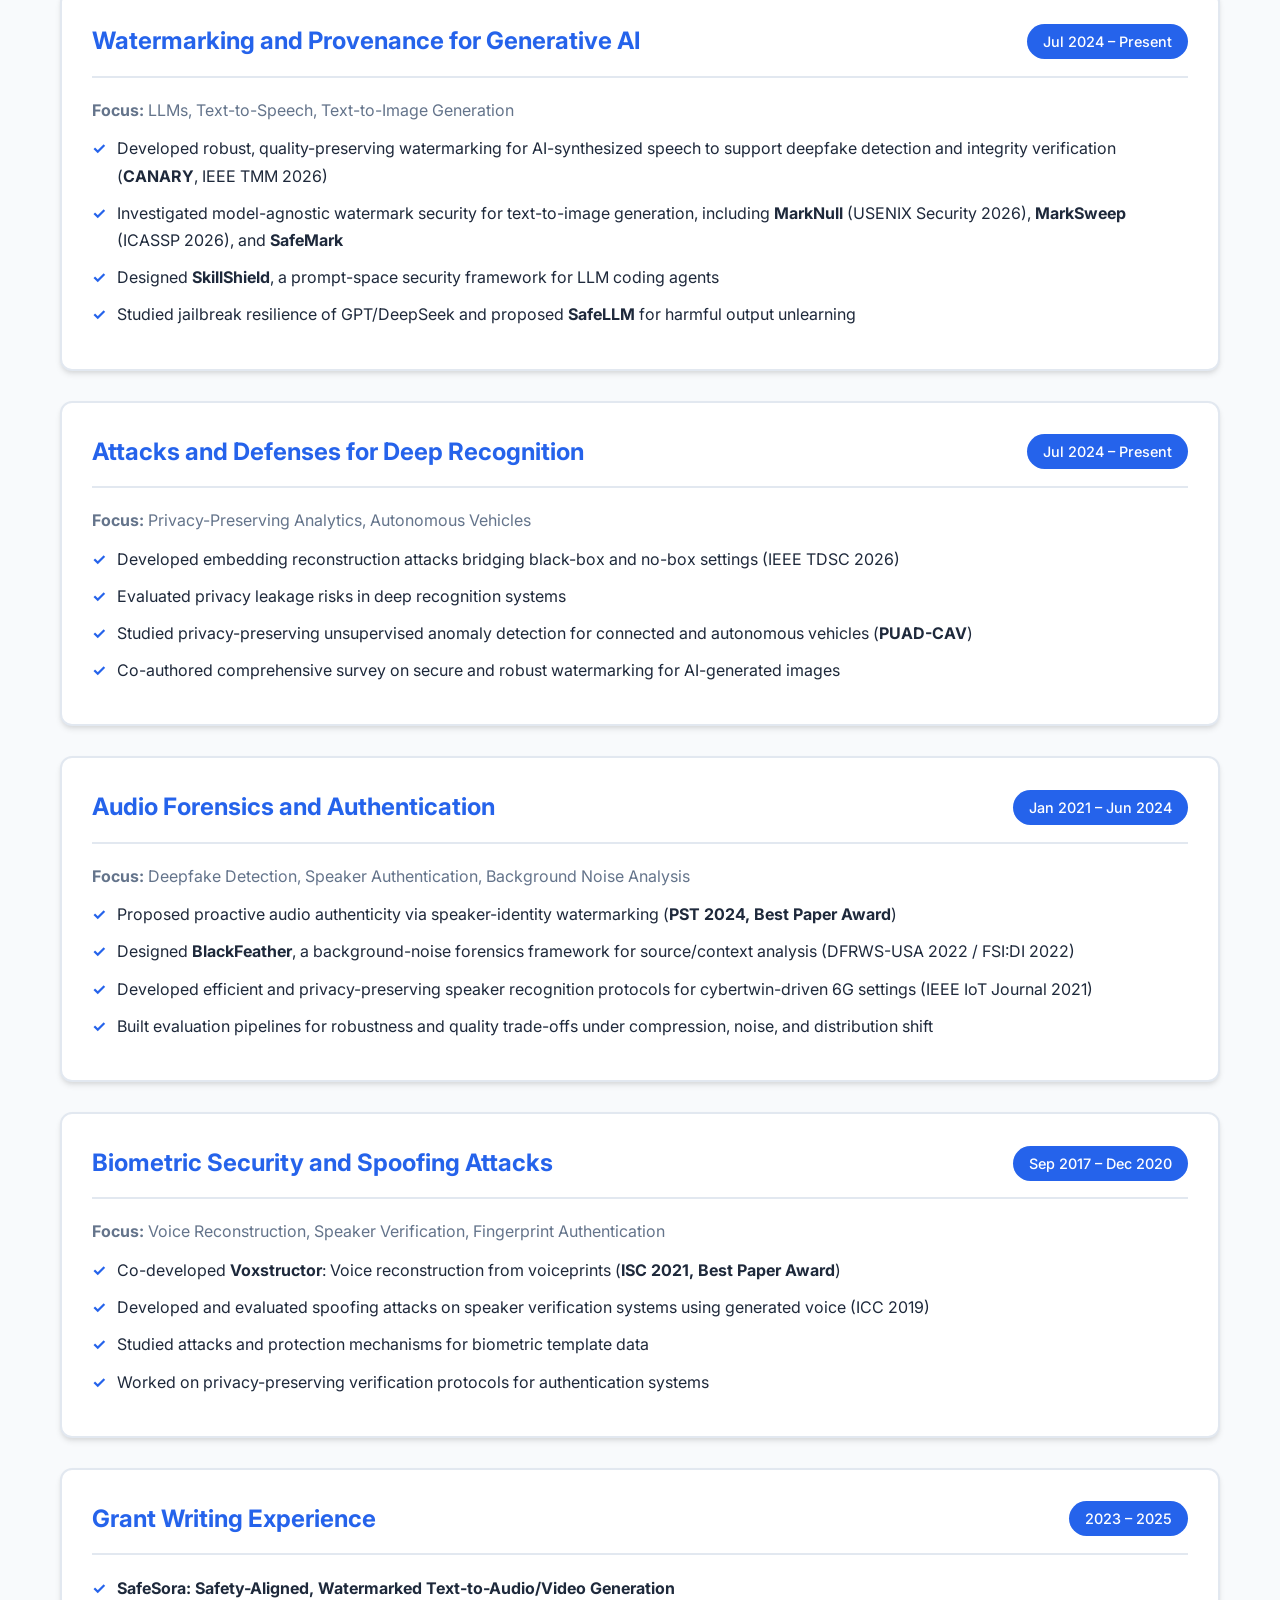
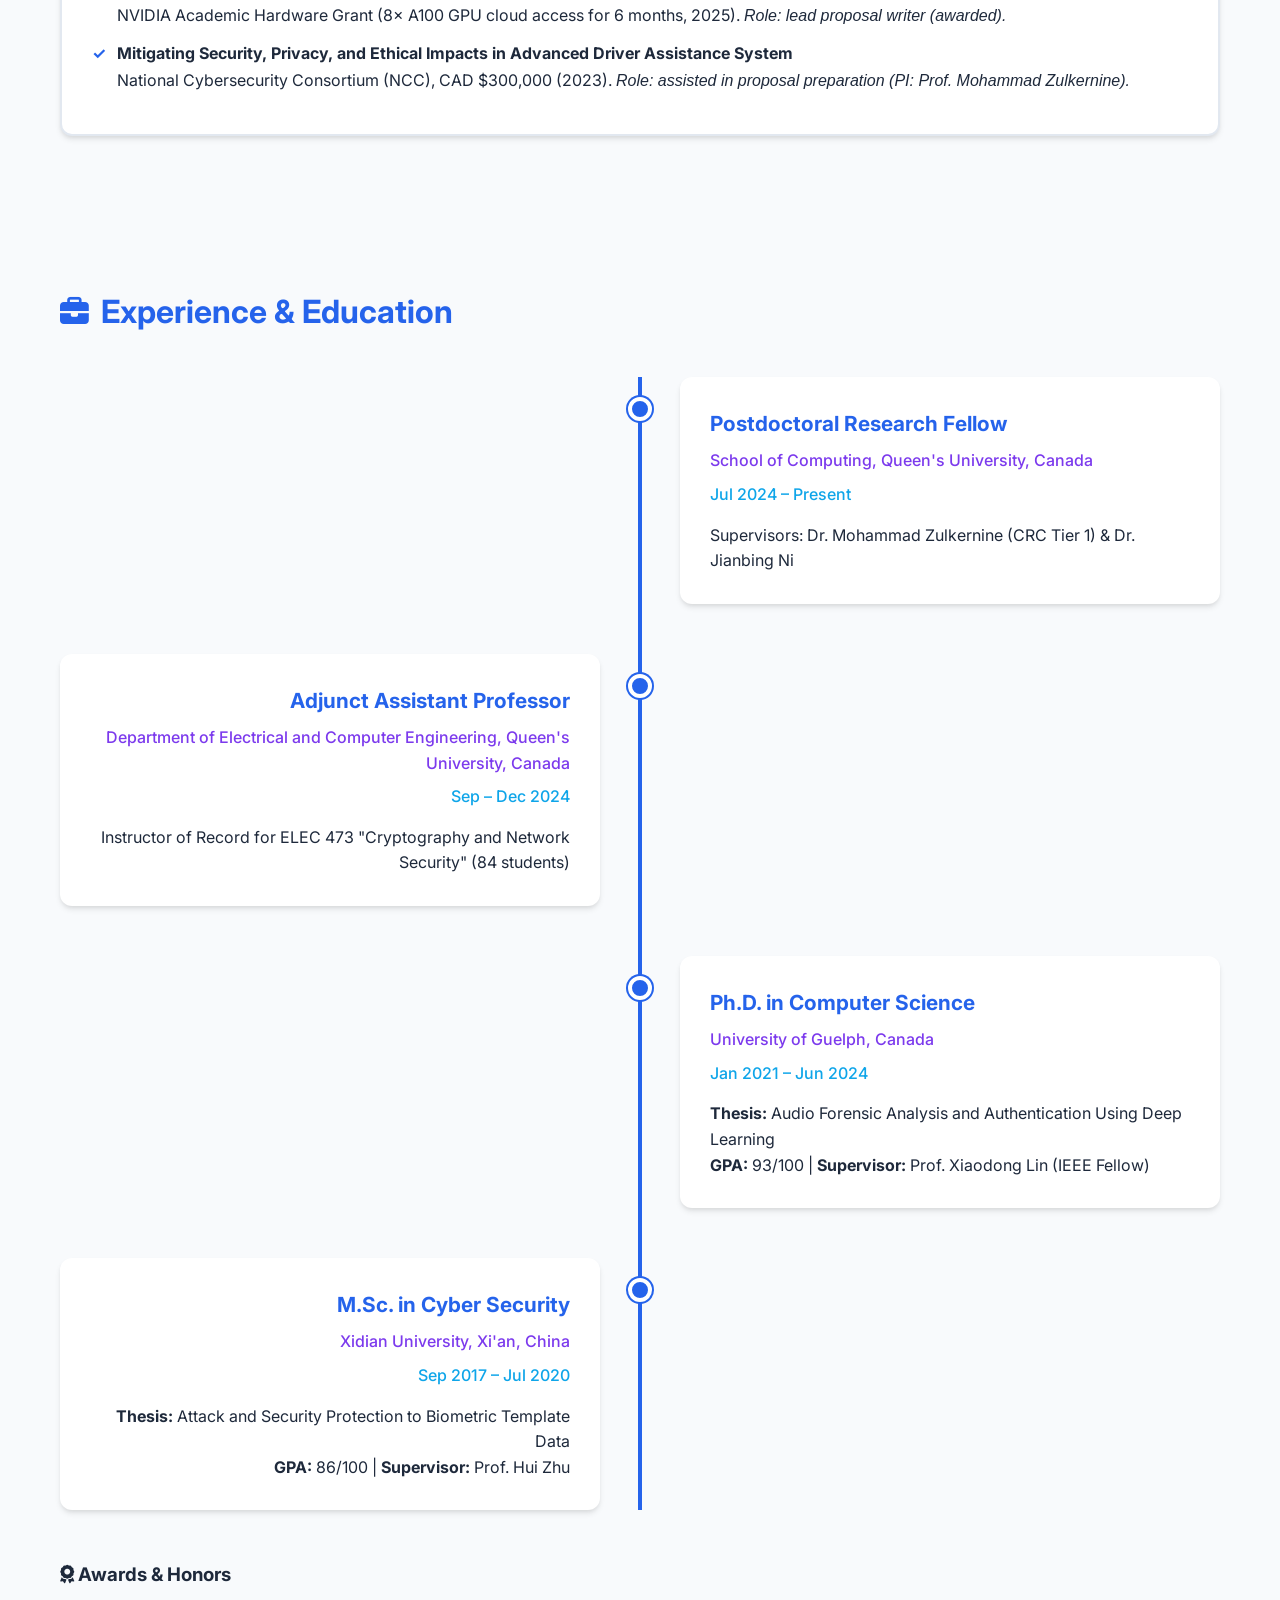
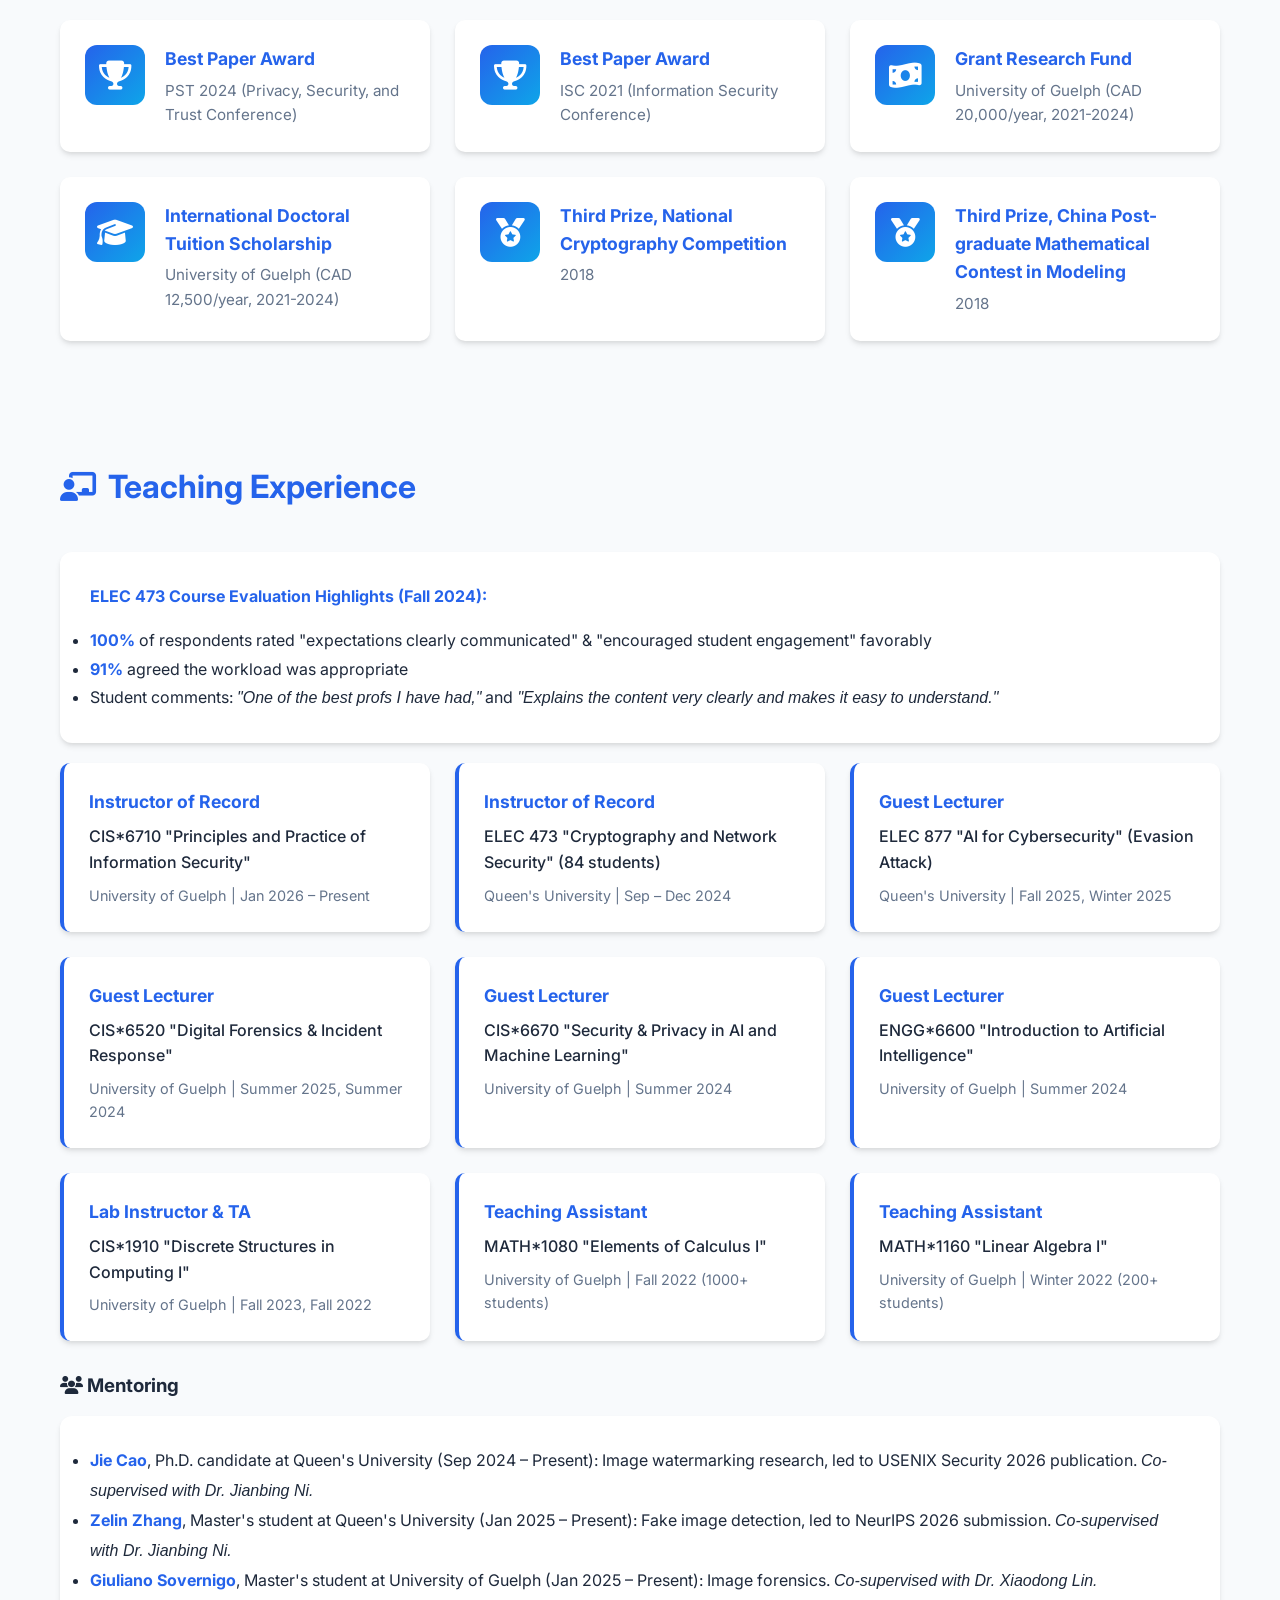
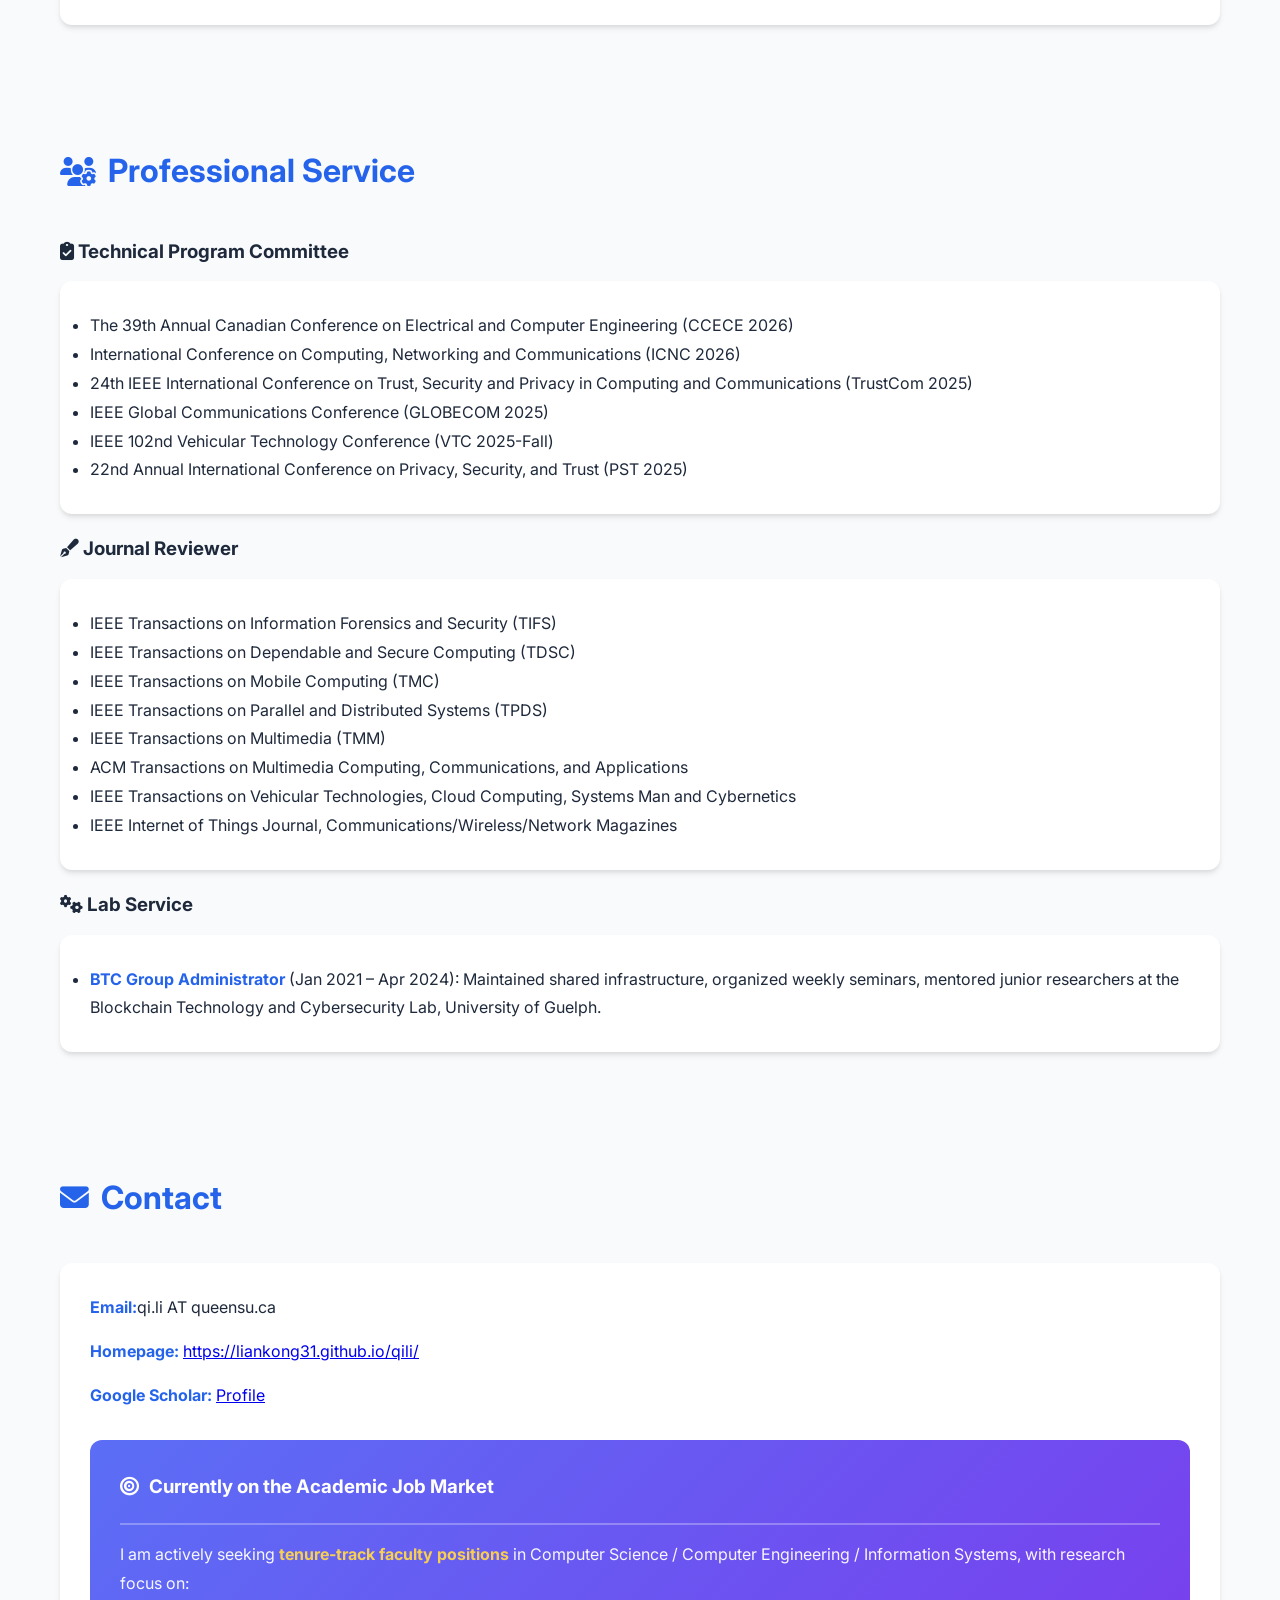
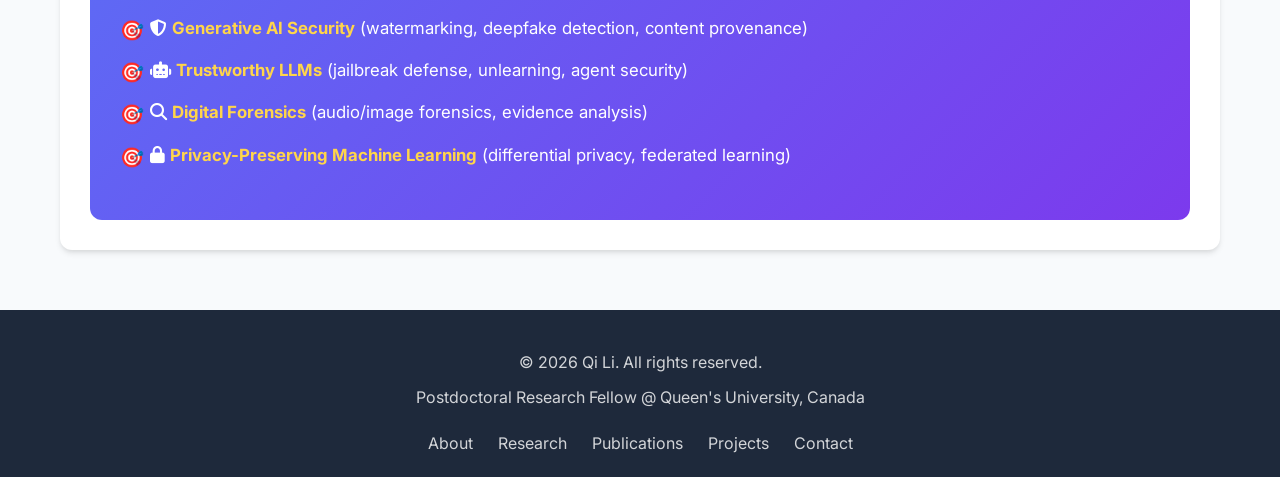
==== commit 97db96d7: "Update index.html" ====
--- a/index.html
+++ b/index.html
@@ -305,7 +305,7 @@
                     <ul>
                         <li>Developed embedding reconstruction attacks bridging black-box and no-box settings (IEEE TDSC 2026)</li>
                         <li>Evaluated privacy leakage risks in deep recognition systems</li>
-                        <li>Investigated privacy-preserving data release for spatial-temporal density analytics using generative adversarial mechanisms (IEEE TIFS, minor revision; corresponding author)</li>
+                        
                         <li>Studied privacy-preserving unsupervised anomaly detection for connected and autonomous vehicles (<strong>PUAD-CAV</strong>)</li>
                         <li>Co-authored comprehensive survey on secure and robust watermarking for AI-generated images</li>
                     </ul>
